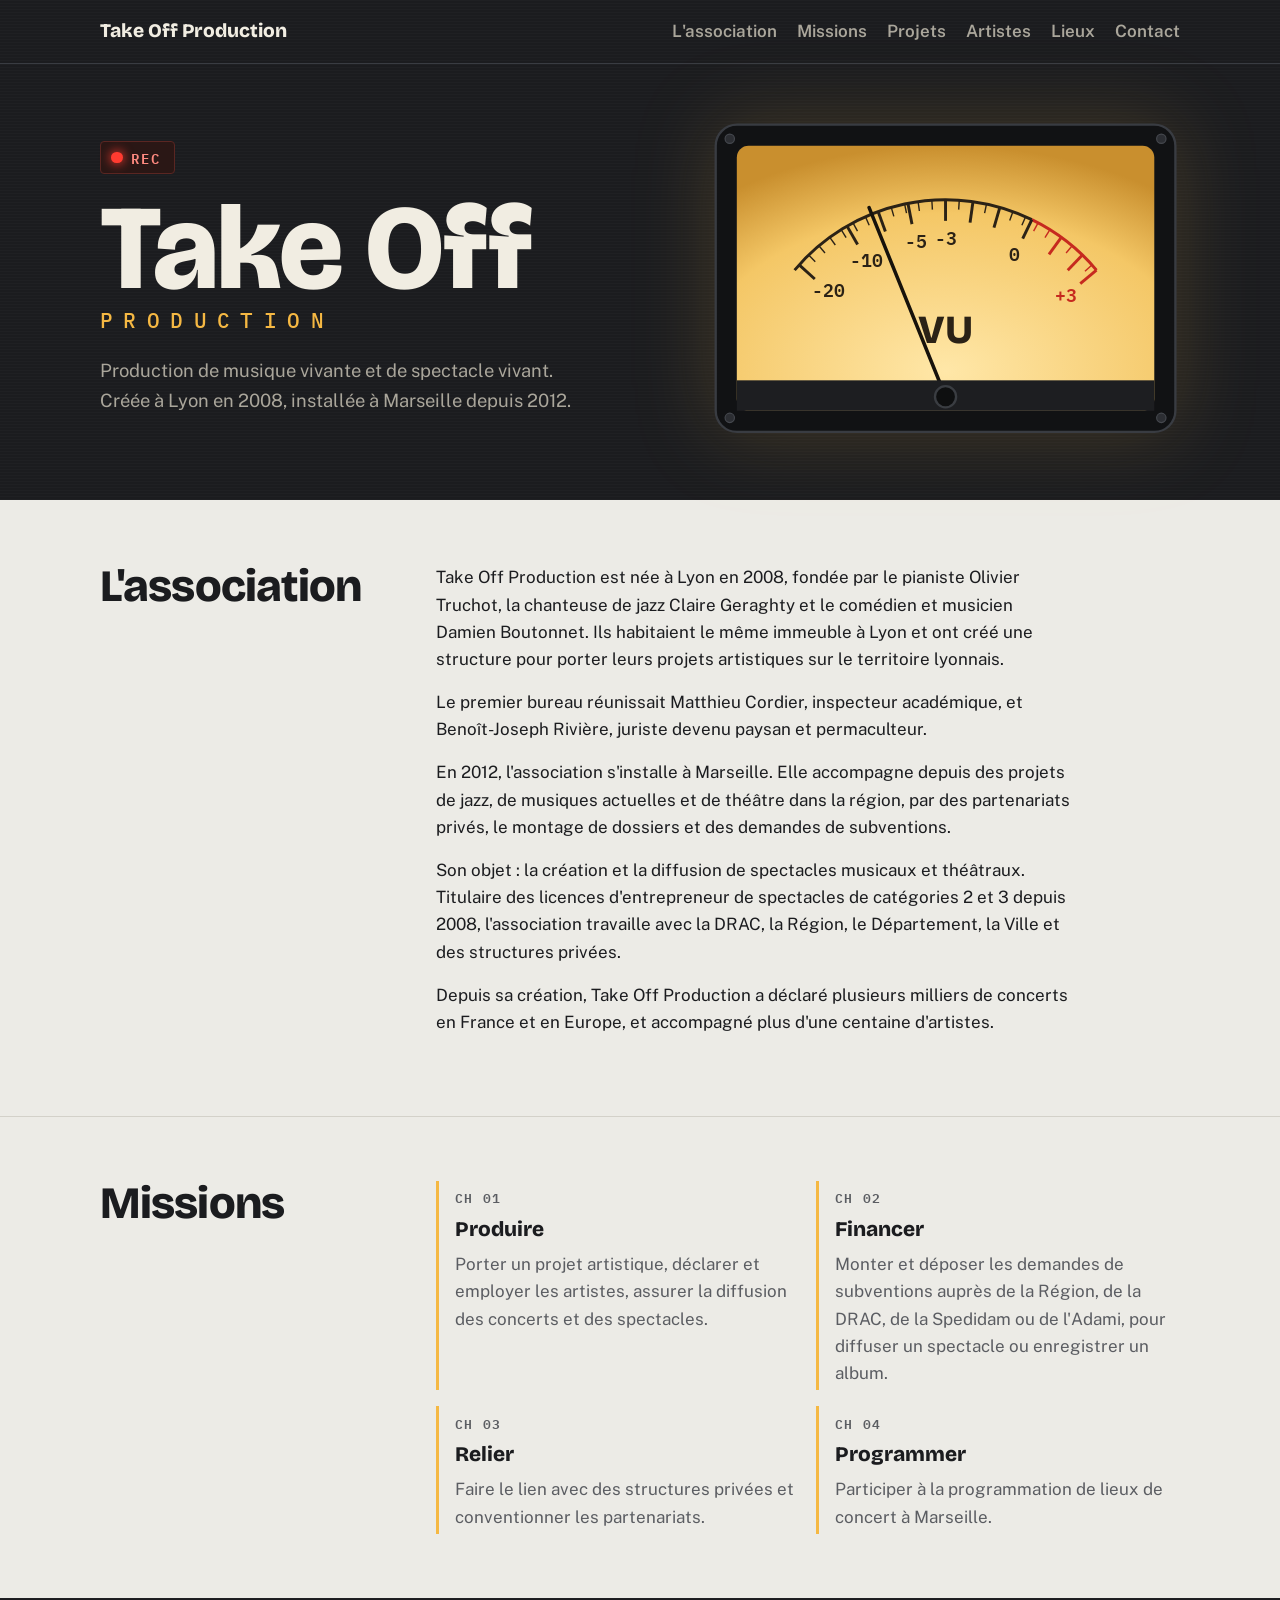
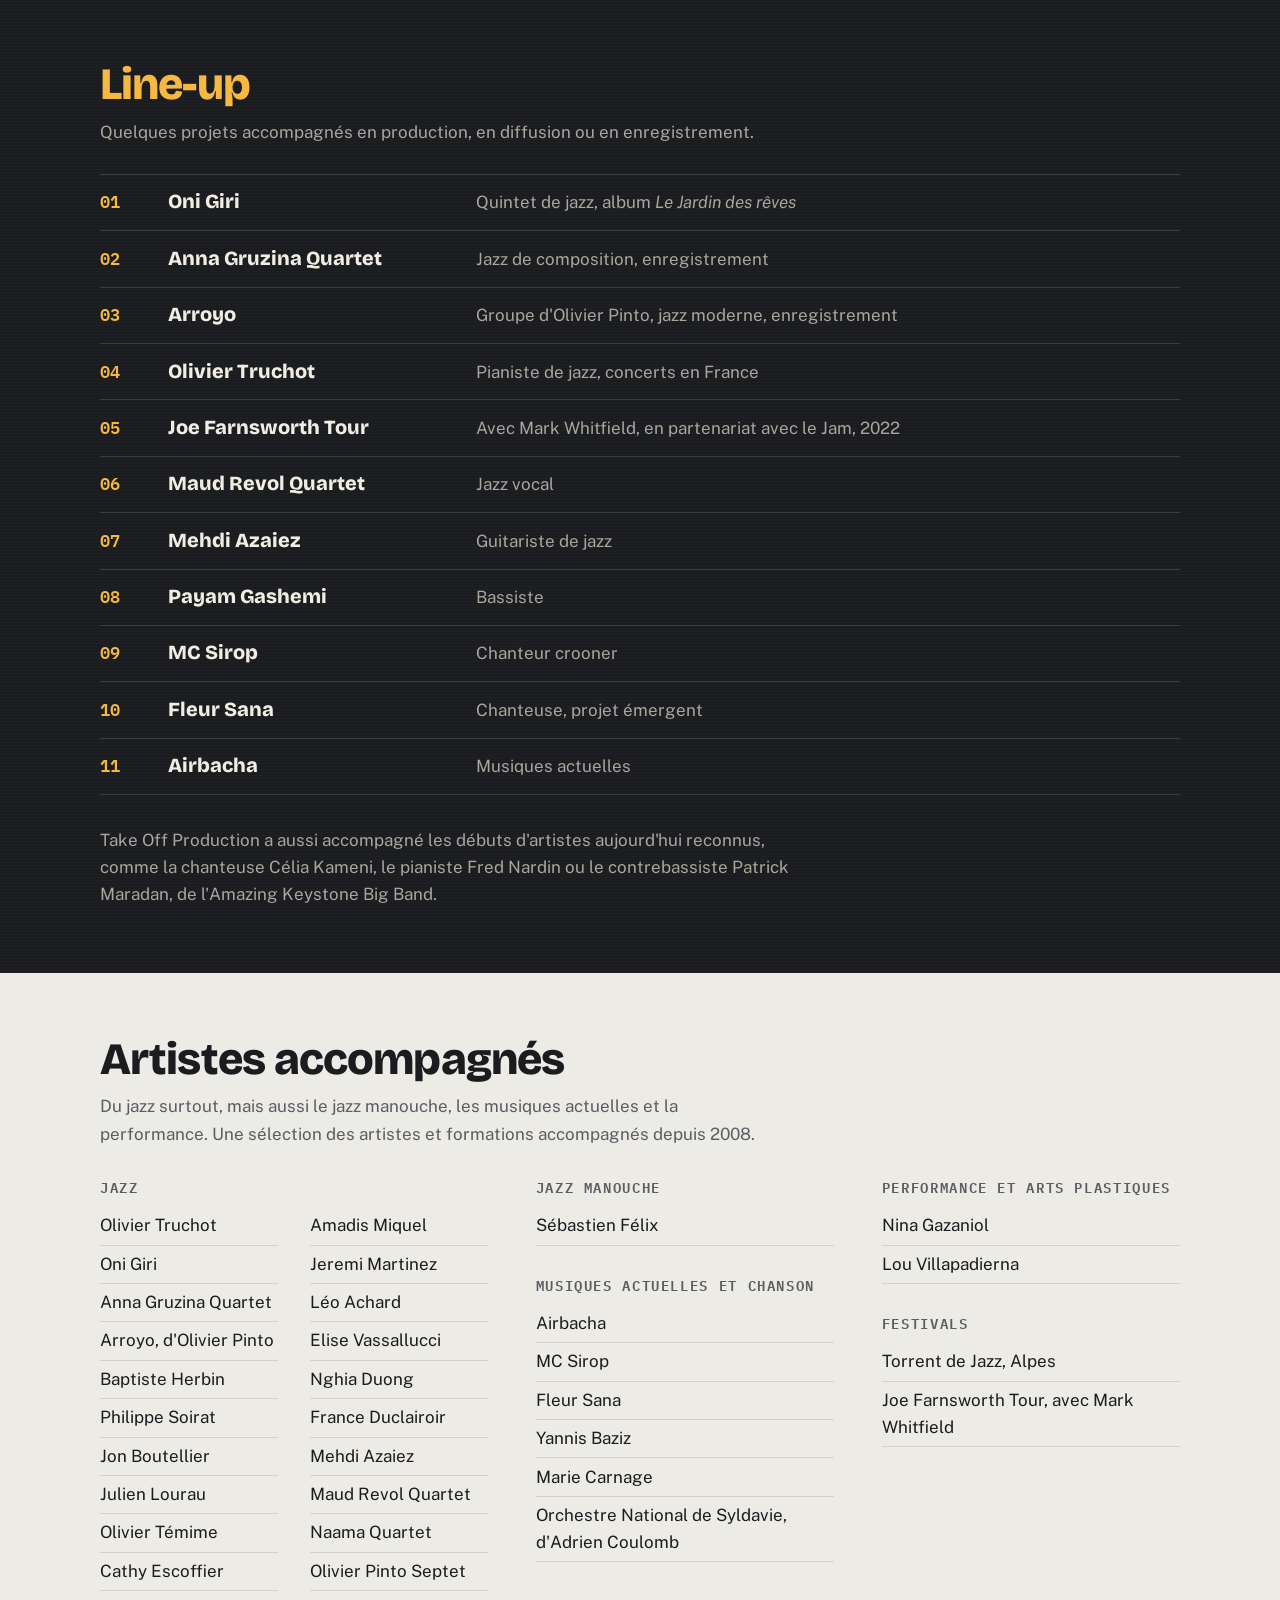
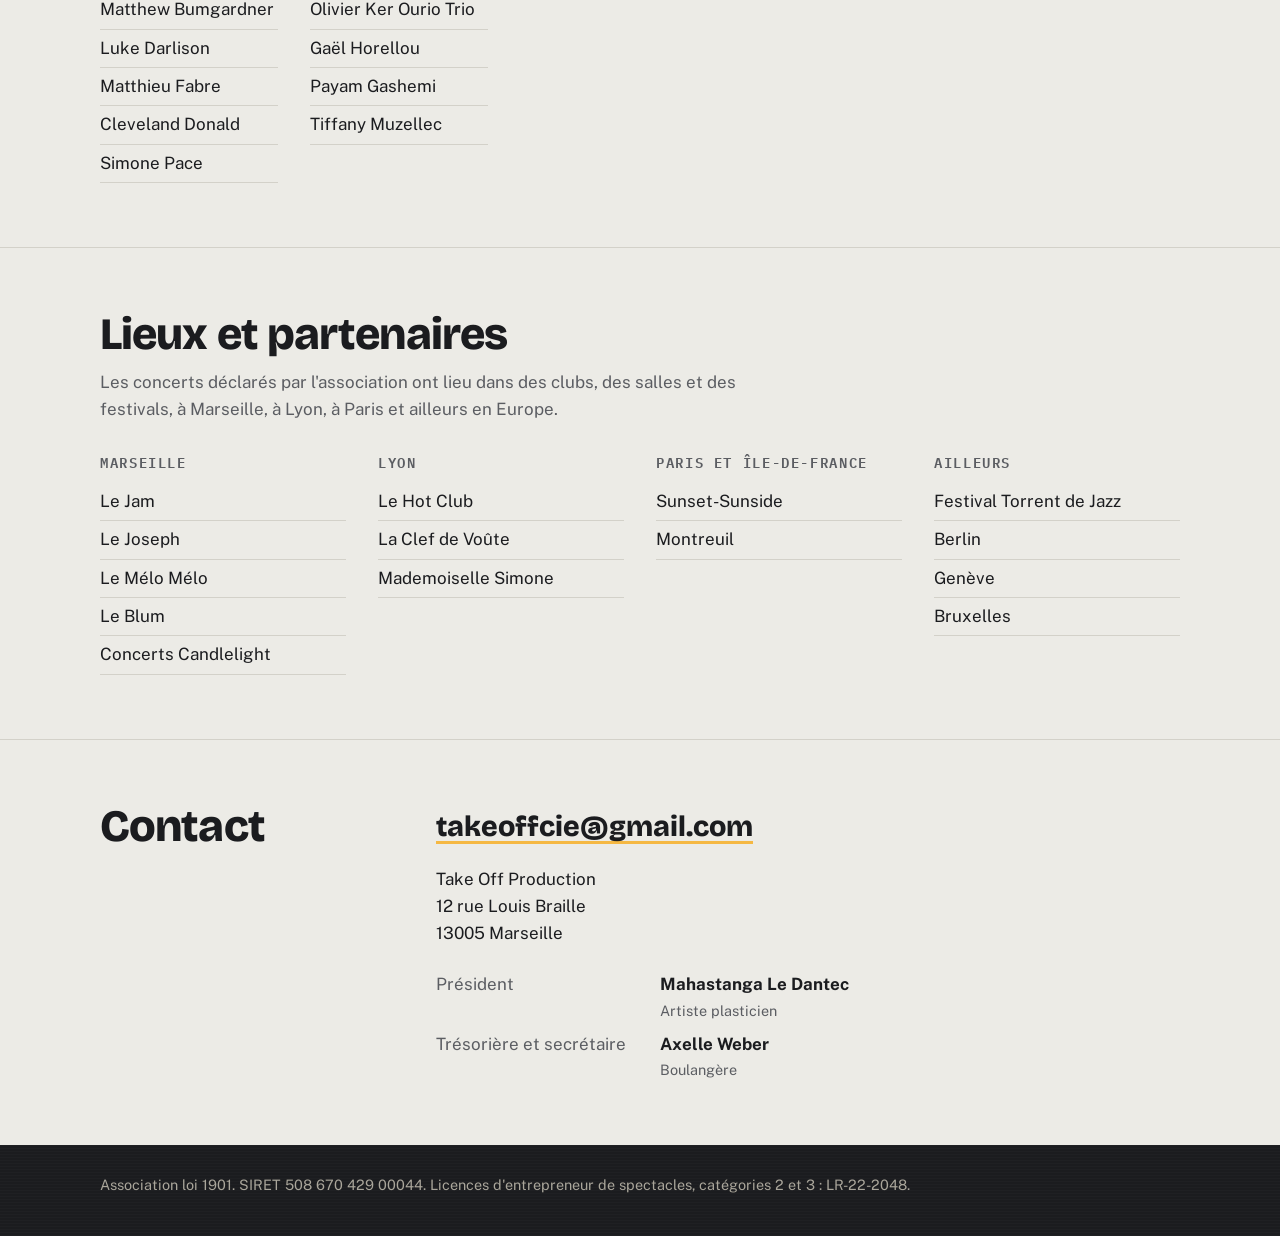
==== index.html @ 61ee7e69 "Ajout France Duclairoir Co-Authored-By: Claude Opus 5.5 <noreply@anthropic.com> Claude-Session: http" ====
<!doctype html>
<html lang="fr">
<head>
<meta charset="utf-8">
<meta name="viewport" content="width=device-width, initial-scale=1">
<title>Take Off Production, production de musique et de spectacle vivant à Marseille</title>
<meta name="description" content="Association de production de musique vivante et de spectacle vivant, créée à Lyon en 2008 et installée à Marseille depuis 2012 : production, demandes de subventions, partenariats, programmation.">
<link rel="preconnect" href="https://fonts.googleapis.com">
<link rel="preconnect" href="https://fonts.gstatic.com" crossorigin>
<link href="https://fonts.googleapis.com/css2?family=Bricolage+Grotesque:opsz,wght@12..96,500;12..96,800&family=IBM+Plex+Mono:wght@500;600&family=Public+Sans:wght@400;600;700;800&display=swap" rel="stylesheet">
<link rel="stylesheet" href="style.css?v=studio1">
</head>
<body>

<header class="top">
  <div class="wrap top-inner">
    <a class="mark" href="#">Take Off Production</a>
    <nav aria-label="Menu principal">
      <a href="#association">L'association</a>
      <a href="#missions">Missions</a>
      <a href="#projets">Projets</a>
      <a href="#artistes">Artistes</a>
      <a href="#lieux">Lieux</a>
      <a href="#contact">Contact</a>
    </nav>
  </div>
</header>

<main>

<section class="hero">
  <div class="wrap hero-grid">
    <div class="hero-text">
      <p class="rec"><span class="rec-dot" aria-hidden="true"></span>Rec</p>
      <h1><span>Take Off</span><span>Production</span></h1>
      <p class="hero-lede">Production de musique vivante et de spectacle vivant. Créée à Lyon en 2008, installée à Marseille depuis 2012.</p>
    </div>
    <figure class="vu" aria-hidden="true">
      <svg viewBox="0 0 400 270">
        <defs>
          <radialGradient id="face" cx="50%" cy="85%" r="85%"><stop offset="0" stop-color="#ffe7a8"/><stop offset=".7" stop-color="#f4c766"/><stop offset="1" stop-color="#c98f2e"/></radialGradient>
        </defs>
        <rect class="vu-case" x="4" y="4" width="392" height="262" rx="18"/>
        <rect x="22" y="22" width="356" height="226" rx="10" fill="url(#face)"/>
        <path class="arc" d="M71.3 128.0 A168 168 0 0 1 273.6 85.0"/>
        <path class="arc red" d="M273.6 85.0 A168 168 0 0 1 328.7 128.0"/>
        <line class="tick" x1="88.5" y1="135.6" x2="75.2" y2="123.6"/><line class="tick" x1="125.0" y1="106.1" x2="116.0" y2="90.5"/><line class="tick" x1="148.7" y1="95.0" x2="142.5" y2="78.1"/><line class="tick" x1="171.4" y1="88.8" x2="167.9" y2="71.1"/><line class="tick" x1="200.0" y1="86.0" x2="200.0" y2="68.0"/><line class="tick" x1="220.9" y1="87.5" x2="223.4" y2="69.6"/><line class="tick" x1="241.3" y1="91.8" x2="246.3" y2="74.5"/><line class="tick" x1="265.8" y1="101.2" x2="273.6" y2="85.0"/><line class="tick red" x1="288.2" y1="114.6" x2="298.7" y2="100.1"/><line class="tick red" x1="304.2" y1="128.1" x2="316.7" y2="115.2"/><line class="tick red" x1="314.9" y1="139.6" x2="328.7" y2="128.0"/><line class="tick fine" x1="81.1" y1="128.9" x2="75.2" y2="123.6"/><line class="tick fine" x1="88.9" y1="120.9" x2="83.3" y2="115.2"/><line class="tick fine" x1="97.2" y1="113.4" x2="92.0" y2="107.3"/><line class="tick fine" x1="106.0" y1="106.6" x2="101.3" y2="100.1"/><line class="tick fine" x1="115.2" y1="100.3" x2="111.0" y2="93.5"/><line class="tick fine" x1="124.9" y1="94.7" x2="121.1" y2="87.7"/><line class="tick fine" x1="134.9" y1="89.8" x2="131.7" y2="82.5"/><line class="tick fine" x1="145.3" y1="85.6" x2="142.5" y2="78.1"/><line class="tick fine" x1="155.9" y1="82.2" x2="153.7" y2="74.5"/><line class="tick fine" x1="166.7" y1="79.5" x2="165.1" y2="71.7"/><line class="tick fine" x1="177.7" y1="77.6" x2="176.6" y2="69.6"/><line class="tick fine" x1="188.8" y1="76.4" x2="188.3" y2="68.4"/><line class="tick fine" x1="200.0" y1="76.0" x2="200.0" y2="68.0"/><line class="tick fine" x1="211.2" y1="76.4" x2="211.7" y2="68.4"/><line class="tick fine" x1="222.3" y1="77.6" x2="223.4" y2="69.6"/><line class="tick fine" x1="233.3" y1="79.5" x2="234.9" y2="71.7"/><line class="tick fine" x1="244.1" y1="82.2" x2="246.3" y2="74.5"/><line class="tick fine" x1="254.7" y1="85.6" x2="257.5" y2="78.1"/><line class="tick fine" x1="265.1" y1="89.8" x2="268.3" y2="82.5"/><line class="tick fine red" x1="275.1" y1="94.7" x2="278.9" y2="87.7"/><line class="tick fine red" x1="284.8" y1="100.3" x2="289.0" y2="93.5"/><line class="tick fine red" x1="294.0" y1="106.6" x2="298.7" y2="100.1"/><line class="tick fine red" x1="302.8" y1="113.4" x2="308.0" y2="107.3"/><line class="tick fine red" x1="311.1" y1="120.9" x2="316.7" y2="115.2"/><line class="tick fine red" x1="318.9" y1="128.9" x2="324.8" y2="123.6"/>
        <text class="lab" x="100.4" y="151.3">-20</text><text class="lab" x="133.0" y="125.0">-10</text><text class="lab" x="174.4" y="109.5">-5</text><text class="lab" x="200.0" y="107.0">-3</text><text class="lab" x="258.7" y="120.6">0</text><text class="lab red" x="302.6" y="154.9">+3</text>
        <text class="vu-label" x="200" y="190">VU</text>
        <line class="needle" x1="200" y1="236" x2="200.0" y2="62.0"/>
        <rect class="vu-foot" x="22" y="222" width="356" height="26"/>
        <circle class="pivot" cx="200" cy="236" r="9"/>
        <circle class="screw" cx="16" cy="16" r="4"/><circle class="screw" cx="384" cy="16" r="4"/><circle class="screw" cx="16" cy="254" r="4"/><circle class="screw" cx="384" cy="254" r="4"/>
      </svg>
    </figure>
  </div>
</section>

<section id="association" class="block">
  <div class="wrap two-col">
    <h2>L'association</h2>
    <div class="prose">
      <p>Take Off Production est née à Lyon en 2008, fondée par le pianiste Olivier Truchot, la chanteuse de jazz Claire Geraghty et le comédien et musicien Damien Boutonnet. Ils habitaient le même immeuble à Lyon et ont créé une structure pour porter leurs projets artistiques sur le territoire lyonnais.</p>
      <p>Le premier bureau réunissait Matthieu Cordier, inspecteur académique, et Benoît-Joseph Rivière, juriste devenu paysan et permaculteur.</p>
      <p>En 2012, l'association s'installe à Marseille. Elle accompagne depuis des projets de jazz, de musiques actuelles et de théâtre dans la région, par des partenariats privés, le montage de dossiers et des demandes de subventions.</p>
      <p>Son objet : la création et la diffusion de spectacles musicaux et théâtraux. Titulaire des licences d'entrepreneur de spectacles de catégories 2 et 3 depuis 2008, l'association travaille avec la DRAC, la Région, le Département, la Ville et des structures privées.</p>
      <p>Depuis sa création, Take Off Production a déclaré plusieurs milliers de concerts en France et en Europe, et accompagné plus d'une centaine d'artistes.</p>
    </div>
  </div>
</section>

<section id="missions" class="block">
  <div class="wrap two-col">
    <h2>Missions</h2>
    <ul class="missions">
      <li>
        <span class="ch">CH 01</span>
        <h3>Produire</h3>
        <p>Porter un projet artistique, déclarer et employer les artistes, assurer la diffusion des concerts et des spectacles.</p>
      </li>
      <li>
        <span class="ch">CH 02</span>
        <h3>Financer</h3>
        <p>Monter et déposer les demandes de subventions auprès de la Région, de la DRAC, de la Spedidam ou de l'Adami, pour diffuser un spectacle ou enregistrer un album.</p>
      </li>
      <li>
        <span class="ch">CH 03</span>
        <h3>Relier</h3>
        <p>Faire le lien avec des structures privées et conventionner les partenariats.</p>
      </li>
      <li>
        <span class="ch">CH 04</span>
        <h3>Programmer</h3>
        <p>Participer à la programmation de lieux de concert à Marseille.</p>
      </li>
    </ul>
  </div>
</section>

<section id="projets" class="block board-block">
  <div class="wrap">
    <h2>Line-up</h2>
    <p class="section-intro">Quelques projets accompagnés en production, en diffusion ou en enregistrement.</p>
    <ol class="lineup">
      <li><strong>Oni Giri</strong><span>Quintet de jazz, album <i>Le Jardin des rêves</i></span></li>
      <li><strong>Anna Gruzina Quartet</strong><span>Jazz de composition, enregistrement</span></li>
      <li><strong>Arroyo</strong><span>Groupe d'Olivier Pinto, jazz moderne, enregistrement</span></li>
      <li><strong>Olivier Truchot</strong><span>Pianiste de jazz, concerts en France</span></li>
      <li><strong>Joe Farnsworth Tour</strong><span>Avec Mark Whitfield, en partenariat avec le Jam, 2022</span></li>
      <li><strong>Maud Revol Quartet</strong><span>Jazz vocal</span></li>
      <li><strong>Mehdi Azaiez</strong><span>Guitariste de jazz</span></li>
      <li><strong>Payam Gashemi</strong><span>Bassiste</span></li>
      <li><strong>MC Sirop</strong><span>Chanteur crooner</span></li>
      <li><strong>Fleur Sana</strong><span>Chanteuse, projet émergent</span></li>
      <li><strong>Airbacha</strong><span>Musiques actuelles</span></li>
    </ol>
    <p class="board-note">Take Off Production a aussi accompagné les débuts d'artistes aujourd'hui reconnus, comme la chanteuse Célia Kameni, le pianiste Fred Nardin ou le contrebassiste Patrick Maradan, de l'Amazing Keystone Big Band.</p>
  </div>
</section>

<section id="artistes" class="block">
  <div class="wrap">
    <h2>Artistes accompagnés</h2>
    <p class="section-intro">Du jazz surtout, mais aussi le jazz manouche, les musiques actuelles et la performance. Une sélection des artistes et formations accompagnés depuis 2008.</p>
    <div class="roster">
      <div>
        <h3>Jazz</h3>
        <ul>
          <li>Olivier Truchot</li>
          <li>Oni Giri</li>
          <li>Anna Gruzina Quartet</li>
          <li>Arroyo, d'Olivier Pinto</li>
          <li>Baptiste Herbin</li>
          <li>Philippe Soirat</li>
          <li>Jon Boutellier</li>
          <li>Julien Lourau</li>
          <li>Olivier Témime</li>
          <li>Cathy Escoffier</li>
          <li>Matthew Bumgardner</li>
          <li>Luke Darlison</li>
          <li>Matthieu Fabre</li>
          <li>Cleveland Donald</li>
          <li>Simone Pace</li>
          <li>Amadis Miquel</li>
          <li>Jeremi Martinez</li>
          <li>Léo Achard</li>
          <li>Elise Vassallucci</li>
          <li>Nghia Duong</li>
          <li>France Duclairoir</li>
          <li>Mehdi Azaiez</li>
          <li>Maud Revol Quartet</li>
          <li>Naama Quartet</li>
          <li>Olivier Pinto Septet</li>
          <li>Olivier Ker Ourio Trio</li>
          <li>Gaël Horellou</li>
          <li>Payam Gashemi</li>
          <li>Tiffany Muzellec</li>
        </ul>
      </div>
      <div>
        <h3>Jazz manouche</h3>
        <ul>
          <li>Sébastien Félix</li>
        </ul>
        <h3>Musiques actuelles et chanson</h3>
        <ul>
          <li>Airbacha</li>
          <li>MC Sirop</li>
          <li>Fleur Sana</li>
          <li>Yannis Baziz</li>
          <li>Marie Carnage</li>
          <li>Orchestre National de Syldavie, d'Adrien Coulomb</li>
        </ul>
      </div>
      <div>
        <h3>Performance et arts plastiques</h3>
        <ul>
          <li>Nina Gazaniol</li>
          <li>Lou Villapadierna</li>
        </ul>
        <h3>Festivals</h3>
        <ul>
          <li>Torrent de Jazz, Alpes</li>
          <li>Joe Farnsworth Tour, avec Mark Whitfield</li>
        </ul>
      </div>
    </div>
  </div>
</section>

<section id="lieux" class="block">
  <div class="wrap">
    <h2>Lieux et partenaires</h2>
    <p class="section-intro">Les concerts déclarés par l'association ont lieu dans des clubs, des salles et des festivals, à Marseille, à Lyon, à Paris et ailleurs en Europe.</p>
    <div class="cities">
      <div>
        <h3>Marseille</h3>
        <ul><li>Le Jam</li><li>Le Joseph</li><li>Le Mélo Mélo</li><li>Le Blum</li><li>Concerts Candlelight</li></ul>
      </div>
      <div>
        <h3>Lyon</h3>
        <ul><li>Le Hot Club</li><li>La Clef de Voûte</li><li>Mademoiselle Simone</li></ul>
      </div>
      <div>
        <h3>Paris et Île-de-France</h3>
        <ul><li>Sunset-Sunside</li><li>Montreuil</li></ul>
      </div>
      <div>
        <h3>Ailleurs</h3>
        <ul><li>Festival Torrent de Jazz</li><li>Berlin</li><li>Genève</li><li>Bruxelles</li></ul>
      </div>
    </div>
  </div>
</section>

<section id="contact" class="block">
  <div class="wrap two-col">
    <h2>Contact</h2>
    <div class="contact">
      <p class="contact-mail"><a href="mailto:takeoffcie@gmail.com">takeoffcie@gmail.com</a></p>
      <p>Take Off Production<br>12 rue Louis Braille<br>13005 Marseille</p>
      <dl class="bureau">
        <div><dt>Président</dt><dd>Mahastanga Le Dantec<small>Artiste plasticien</small></dd></div>
        <div><dt>Trésorière et secrétaire</dt><dd>Axelle Weber<small>Boulangère</small></dd></div>
      </dl>
    </div>
  </div>
</section>

</main>

<footer class="foot">
  <div class="wrap">
    <p>Association loi 1901. SIRET 508 670 429 00044. Licences d'entrepreneur de spectacles, catégories 2 et 3 : LR-22-2048.</p>
  </div>
</footer>

</body>
</html>
---- style.css ----
:root {
  --console: #1b1c1f;
  --panel: #25272b;
  --panel-line: #393c42;
  --paper: #ecebe6;
  --ink: #1b1c1f;
  --soft: #5b5d62;
  --line: #d3d1c9;
  --amber: #f5b843;
  --rec: #ff3b30;
  --cream: #f1ede2;
  --cream-soft: #aaa69b;
  --display: "Bricolage Grotesque", "Arial Narrow", sans-serif;
  --mono: "IBM Plex Mono", ui-monospace, monospace;
}
@media (prefers-color-scheme: dark) {
  :root:not([data-theme="light"]) {
    --paper: #141517;
    --ink: #ebe8df;
    --soft: #a3a097;
    --line: #2e3034;
  }
}
:root[data-theme="dark"] { --paper: #141517; --ink: #ebe8df; --soft: #a3a097; --line: #2e3034; }
* { box-sizing: border-box; }
html { -webkit-text-size-adjust: 100%; scroll-behavior: smooth; }
@media (prefers-reduced-motion: reduce) { html { scroll-behavior: auto; } }
body {
  margin: 0;
  background: var(--paper);
  color: var(--ink);
  font-family: "Public Sans", system-ui, sans-serif;
  font-size: 1.0625rem;
  line-height: 1.6;
}
a { color: inherit; text-underline-offset: 0.18em; }
a:focus-visible { outline: 3px solid var(--amber); outline-offset: 3px; border-radius: 3px; }
.wrap { max-width: 70rem; margin: 0 auto; padding: 0 1.25rem; }

/* La console : en-tête et ouverture */
.top, .hero, .board-block, .foot {
  background-color: var(--console);
  background-image: repeating-linear-gradient(180deg, rgba(255,255,255,0.018) 0 1px, transparent 1px 3px);
  color: var(--cream);
}
.top { border-bottom: 1px solid var(--panel-line); }
.top-inner { display: flex; flex-wrap: wrap; align-items: baseline; justify-content: space-between; gap: 0.5rem 1.5rem; padding-top: 1rem; padding-bottom: 1rem; }
.mark { font-family: var(--display); font-weight: 800; font-size: 1.2rem; text-decoration: none; }
.top nav { display: flex; flex-wrap: wrap; gap: 0.25rem 1.25rem; }
.top nav a { text-decoration: none; color: var(--cream-soft); font-weight: 600; }
.top nav a:hover { color: var(--amber); }

.hero { padding: 3.5rem 0 4rem; }
.hero-grid { display: grid; gap: 2.5rem 3rem; align-items: center; }
@media (min-width: 54rem) { .hero-grid { grid-template-columns: minmax(0, 1.2fr) minmax(0, 1fr); } }
.rec {
  display: inline-flex; align-items: center; gap: 0.55rem;
  margin: 0 0 1.25rem; padding: 0.3rem 0.8rem 0.3rem 0.65rem;
  border: 1px solid #5a2622; border-radius: 4px; background: #2a1715;
  font-family: var(--mono); font-weight: 600; font-size: 0.85rem; text-transform: uppercase; letter-spacing: 0.14em; color: #ff8a80;
}
.rec-dot { width: 0.7rem; height: 0.7rem; border-radius: 50%; background: var(--rec); box-shadow: 0 0 10px 2px rgba(255,59,48,0.65); }
@media (prefers-reduced-motion: no-preference) { .rec-dot { animation: blink 1.6s steps(1, end) infinite; } }
@keyframes blink { 50% { opacity: 0.25; box-shadow: none; } }
.hero h1 { margin: 0; font-family: var(--display); font-weight: 800; line-height: 0.9; letter-spacing: -0.03em; }
.hero h1 span:first-child { display: block; font-size: clamp(3.4rem, 11vw, 7.5rem); }
.hero h1 span + span {
  display: block; margin-top: 0.6rem;
  font-family: var(--mono); font-weight: 500; font-size: clamp(0.95rem, 2.4vw, 1.3rem);
  letter-spacing: 0.5em; text-transform: uppercase; color: var(--amber);
}
.hero-lede { margin: 1.6rem 0 0; max-width: 31rem; font-size: 1.15rem; color: var(--cream-soft); }

.vu { margin: 0; max-width: 30rem; width: 100%; justify-self: center; filter: drop-shadow(0 0 40px rgba(245,184,67,0.18)); }
.vu svg { display: block; width: 100%; height: auto; }
.vu-case { fill: #111214; stroke: var(--panel-line); stroke-width: 2; }
.vu .arc { fill: none; stroke: #2b2216; stroke-width: 2.5; }
.vu .arc.red, .vu .tick.red { stroke: #c62a1f; }
.vu .tick { stroke: #2b2216; stroke-width: 2.5; }
.vu .tick.fine { stroke-width: 1.2; }
.vu .lab { font-family: var(--mono); font-size: 15px; font-weight: 600; fill: #2b2216; text-anchor: middle; }
.vu .lab.red { fill: #c62a1f; }
.vu-label { font-family: var(--display); font-weight: 800; font-size: 34px; fill: #2b2216; text-anchor: middle; }
.vu .needle { stroke: #17120b; stroke-width: 3; stroke-linecap: round; transform-box: view-box; transform-origin: 200px 236px; transform: rotate(-22deg); }
.vu-foot { fill: #1d1e21; }
.vu .pivot { fill: #0e0f10; stroke: #3a3d42; stroke-width: 2; }
.vu .screw { fill: #2c2e33; stroke: #45484e; }
@media (prefers-reduced-motion: no-preference) { .vu .needle { animation: needle 3.2s ease-in-out infinite; } }
@keyframes needle {
  0% { transform: rotate(-30deg); } 12% { transform: rotate(-4deg); } 20% { transform: rotate(-16deg); }
  34% { transform: rotate(8deg); } 42% { transform: rotate(-6deg); } 55% { transform: rotate(18deg); }
  63% { transform: rotate(2deg); } 76% { transform: rotate(-12deg); } 88% { transform: rotate(4deg); } 100% { transform: rotate(-30deg); }
}

/* Blocs clairs */
.block { padding: 4rem 0; }
.block + .block { border-top: 1px solid var(--line); }
.two-col { display: grid; gap: 1rem 3rem; }
@media (min-width: 52rem) { .two-col { grid-template-columns: 18rem minmax(0, 1fr); } }
h2 { margin: 0 0 1.25rem; font-family: var(--display); font-weight: 800; font-size: clamp(2rem, 5vw, 2.8rem); line-height: 1; letter-spacing: -0.02em; }
.prose { max-width: 40rem; }
.prose p { margin: 0 0 1rem; }

/* Missions : tranches de console */
.missions { list-style: none; margin: 0; padding: 0; display: grid; gap: 1rem; }
@media (min-width: 40rem) { .missions { grid-template-columns: 1fr 1fr; } }
.missions li { border-left: 3px solid var(--amber); padding: 0.2rem 0 0.2rem 1rem; }
.ch { font-family: var(--mono); font-weight: 600; font-size: 0.8rem; letter-spacing: 0.1em; color: var(--soft); }
.missions h3 { margin: 0.1rem 0 0.3rem; font-family: var(--display); font-weight: 800; font-size: 1.3rem; }
.missions p { margin: 0; color: var(--soft); }

/* Line-up : feuille de pistes */
.block.board-block, .board-block + .block { border-top: 0; }
.board-block h2 { color: var(--amber); }
.board-block .section-intro { color: var(--cream-soft); }
.lineup { list-style: none; margin: 0; padding: 0; counter-reset: track; border-top: 1px solid var(--panel-line); }
.lineup li {
  counter-increment: track;
  display: grid; grid-template-columns: 2.6rem minmax(0, 1fr); gap: 0.1rem 1.25rem; align-items: baseline;
  padding: 0.85rem 0; border-bottom: 1px solid var(--panel-line);
}
@media (min-width: 44rem) { .lineup li { grid-template-columns: 3rem 18rem minmax(0, 1fr); } }
.lineup li::before { content: counter(track, decimal-leading-zero); font-family: var(--mono); font-weight: 600; color: var(--amber); grid-row: span 2; }
@media (min-width: 44rem) { .lineup li::before { grid-row: auto; } }
.lineup strong { font-family: var(--display); font-weight: 800; font-size: 1.25rem; line-height: 1.2; }
.lineup span { color: var(--cream-soft); }
@media (max-width: 43.99rem) { .lineup span { grid-column: 2; } }
.lineup li:hover strong { color: var(--amber); }
.board-note { max-width: 44rem; margin: 2rem 0 0; color: var(--cream-soft); }

/* Contact */
.contact p { margin: 0 0 1rem; }
.contact-mail { font-family: var(--display); font-size: clamp(1.3rem, 3.4vw, 1.8rem); font-weight: 800; overflow-wrap: anywhere; }
.contact-mail a { color: inherit; text-decoration-color: var(--amber); text-decoration-thickness: 3px; }
.bureau { margin: 1.5rem 0 0; display: grid; gap: 0.6rem; }
.bureau div { display: grid; grid-template-columns: 13rem 1fr; gap: 1rem; }
@media (max-width: 30rem) { .bureau div { grid-template-columns: 1fr; gap: 0; } }
.bureau dt { color: var(--soft); }
.bureau dd { margin: 0; font-weight: 700; }
.bureau dd small { display: block; font-weight: 400; color: var(--soft); font-size: 0.9rem; }

.foot { padding: 1.75rem 0 2.5rem; font-size: 0.9rem; color: var(--cream-soft); }
.foot p { margin: 0; }

.section-intro { max-width: 42rem; margin: -0.5rem 0 1.75rem; color: var(--soft); }
.roster { display: grid; gap: 1.5rem 3rem; }
@media (min-width: 52rem) { .roster { grid-template-columns: 1.3fr 1fr 1fr; } }
.roster h3, .cities h3 { margin: 0 0 0.6rem; font-family: var(--mono); font-weight: 600; font-size: 0.85rem; text-transform: uppercase; letter-spacing: 0.12em; color: var(--soft); }
.roster ul + h3 { margin-top: 1.75rem; }
.roster ul, .cities ul { list-style: none; margin: 0; padding: 0; }
.roster li, .cities li { padding: 0.32rem 0; border-bottom: 1px solid var(--line); }
@media (min-width: 52rem) { .roster > div:first-child ul { column-count: 2; column-gap: 2rem; } .roster > div:first-child li { break-inside: avoid; } }
.cities { display: grid; gap: 1.5rem 2rem; }
@media (min-width: 60rem) { .cities { grid-template-columns: repeat(4, 1fr); } }
@media (min-width: 40rem) and (max-width: 59.99rem) { .cities { grid-template-columns: repeat(2, 1fr); } }
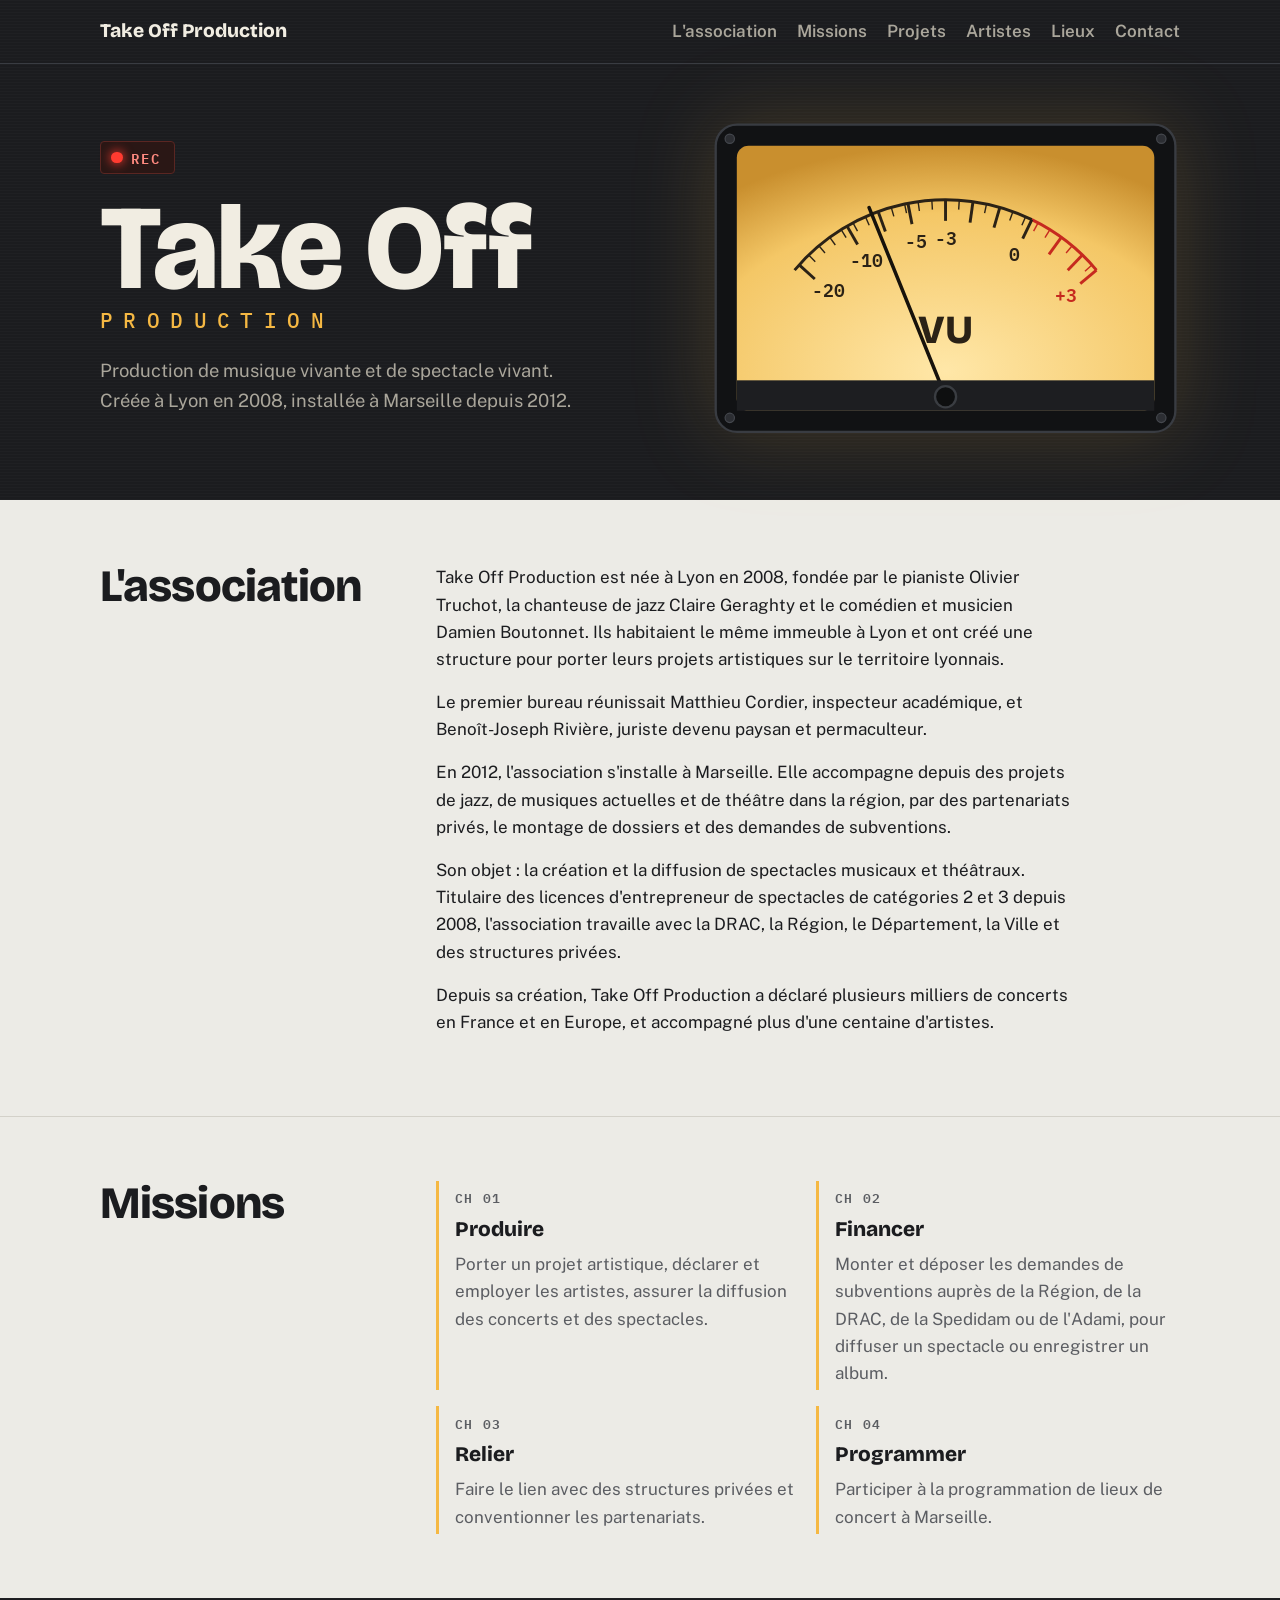
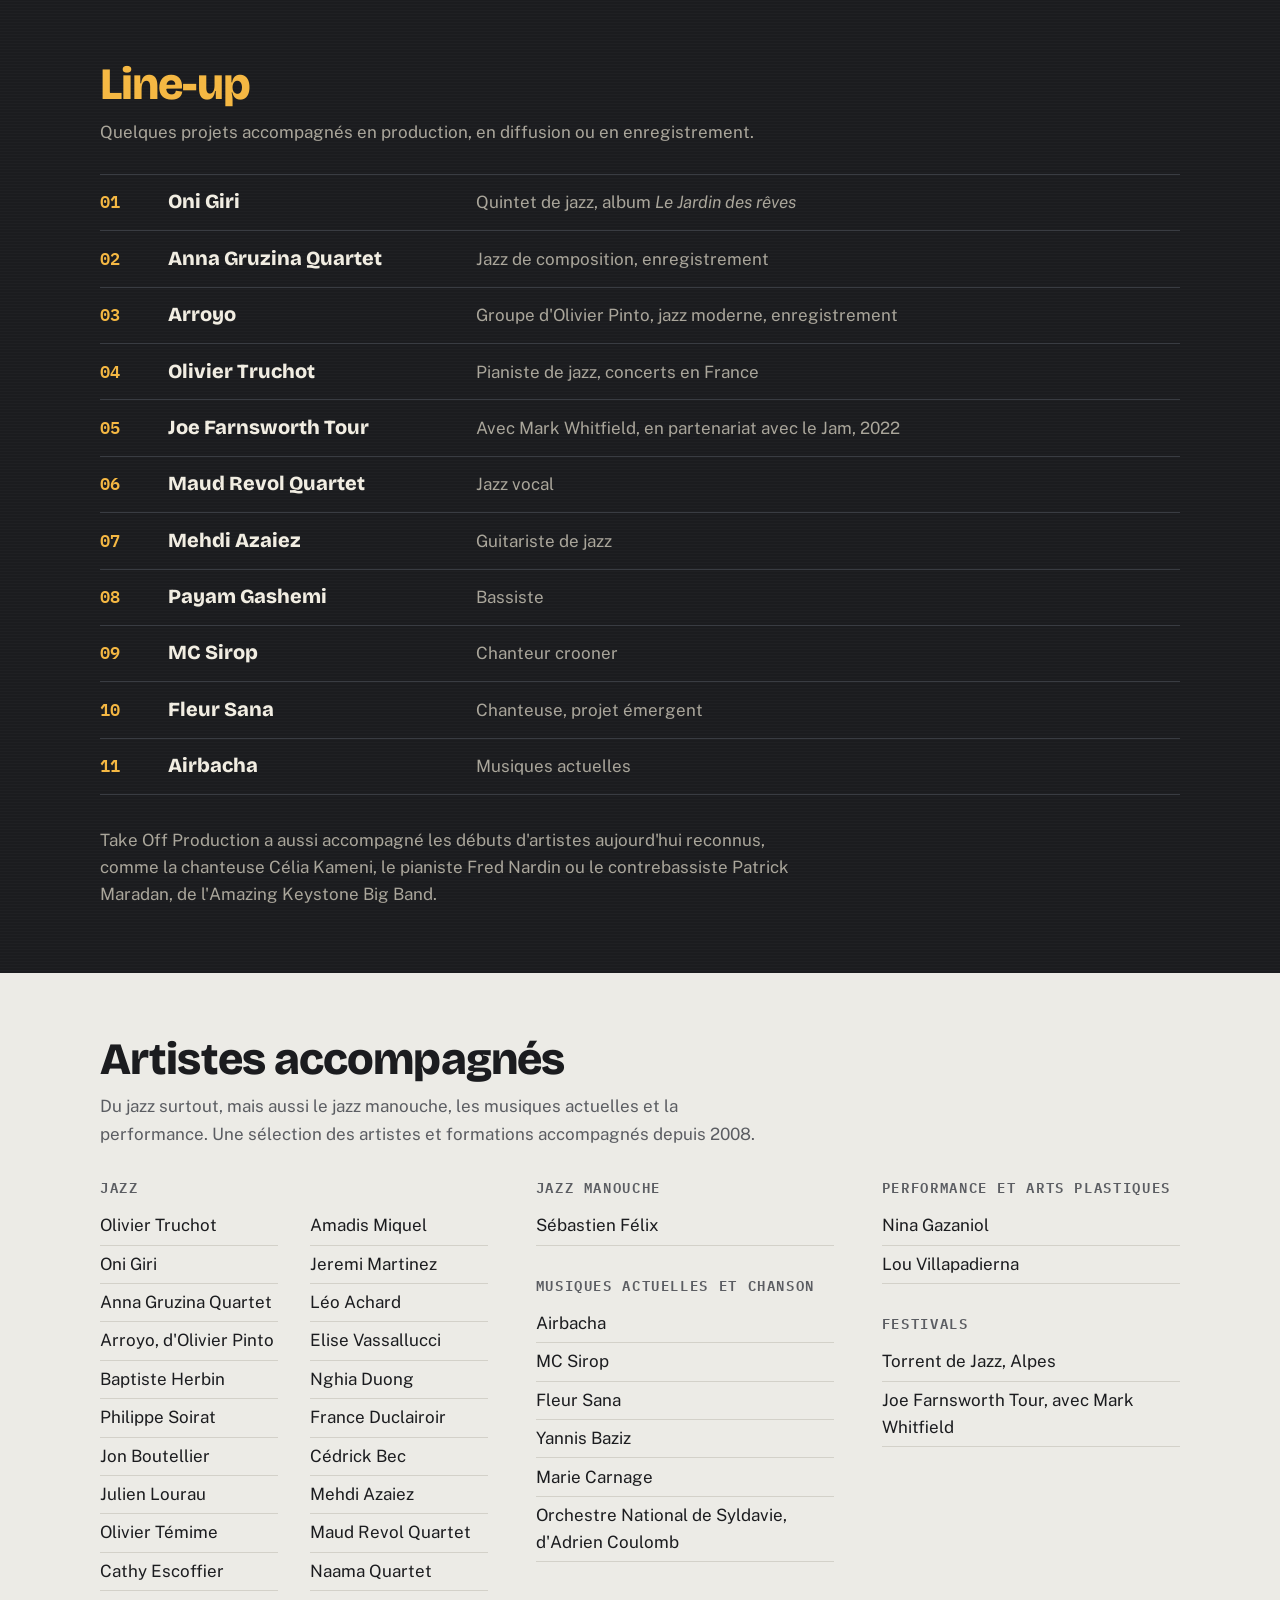
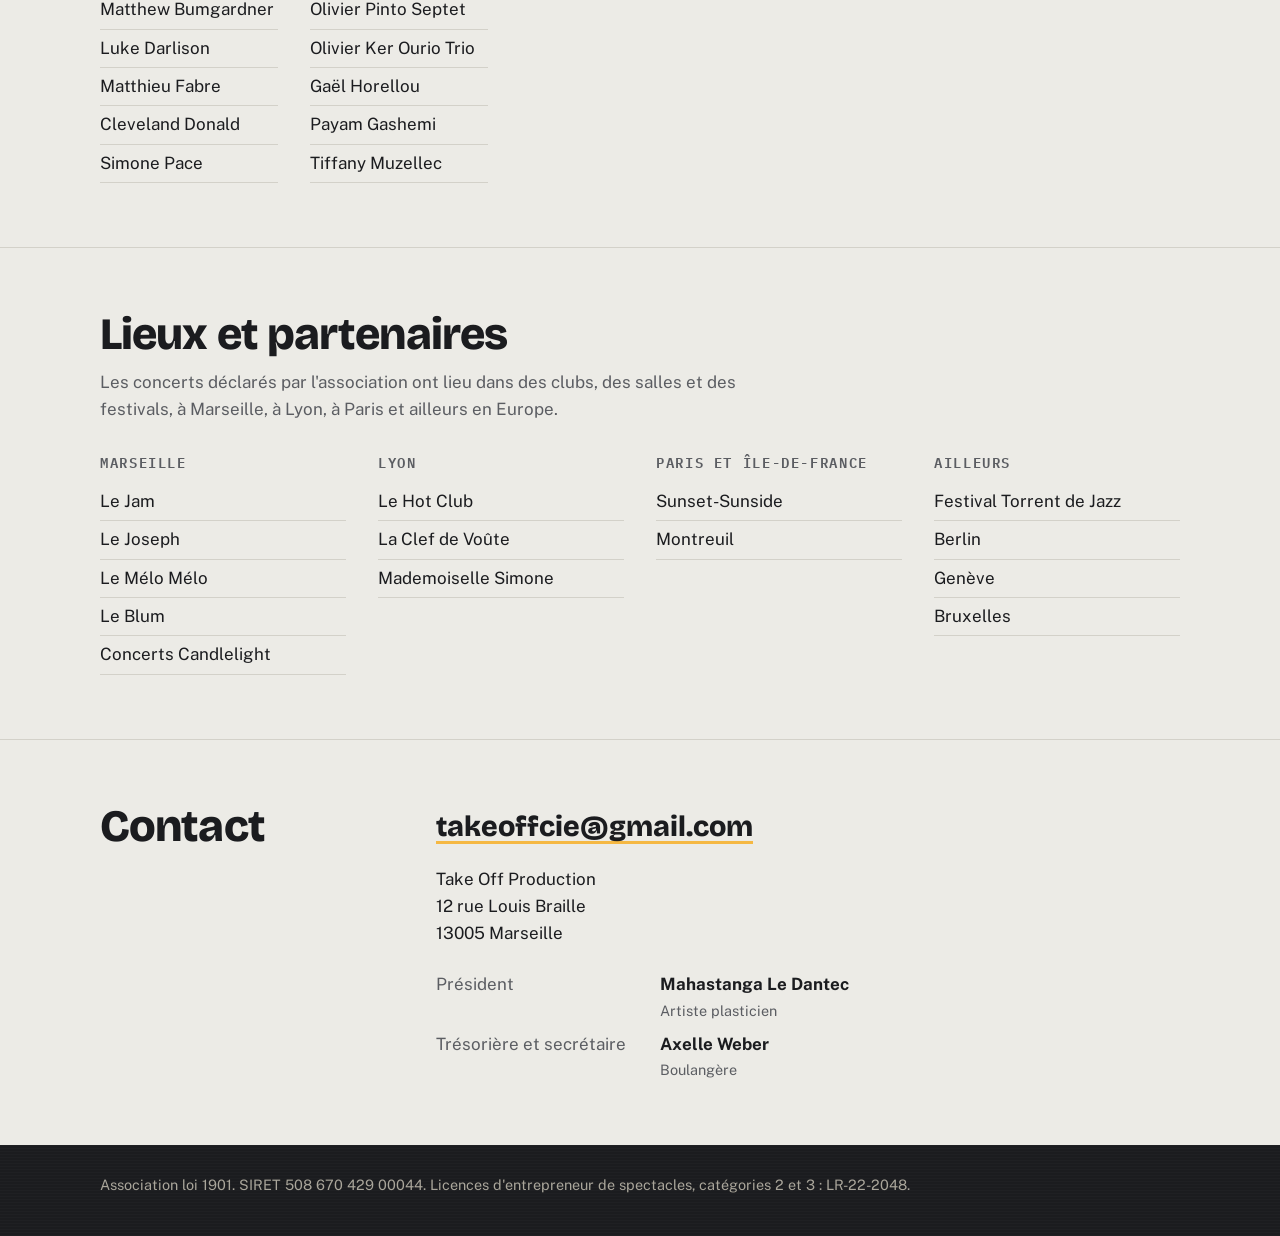
==== commit f52cc4b8: "Ajout Cédrick Bec Co-Authored-By: Claude Opus 5.5 <noreply@anthropic.com> Claude-Session: https://cl" ====
--- a/index.html
+++ b/index.html
@@ -147,6 +147,7 @@
           <li>Elise Vassallucci</li>
           <li>Nghia Duong</li>
           <li>France Duclairoir</li>
+          <li>Cédrick Bec</li>
           <li>Mehdi Azaiez</li>
           <li>Maud Revol Quartet</li>
           <li>Naama Quartet</li>
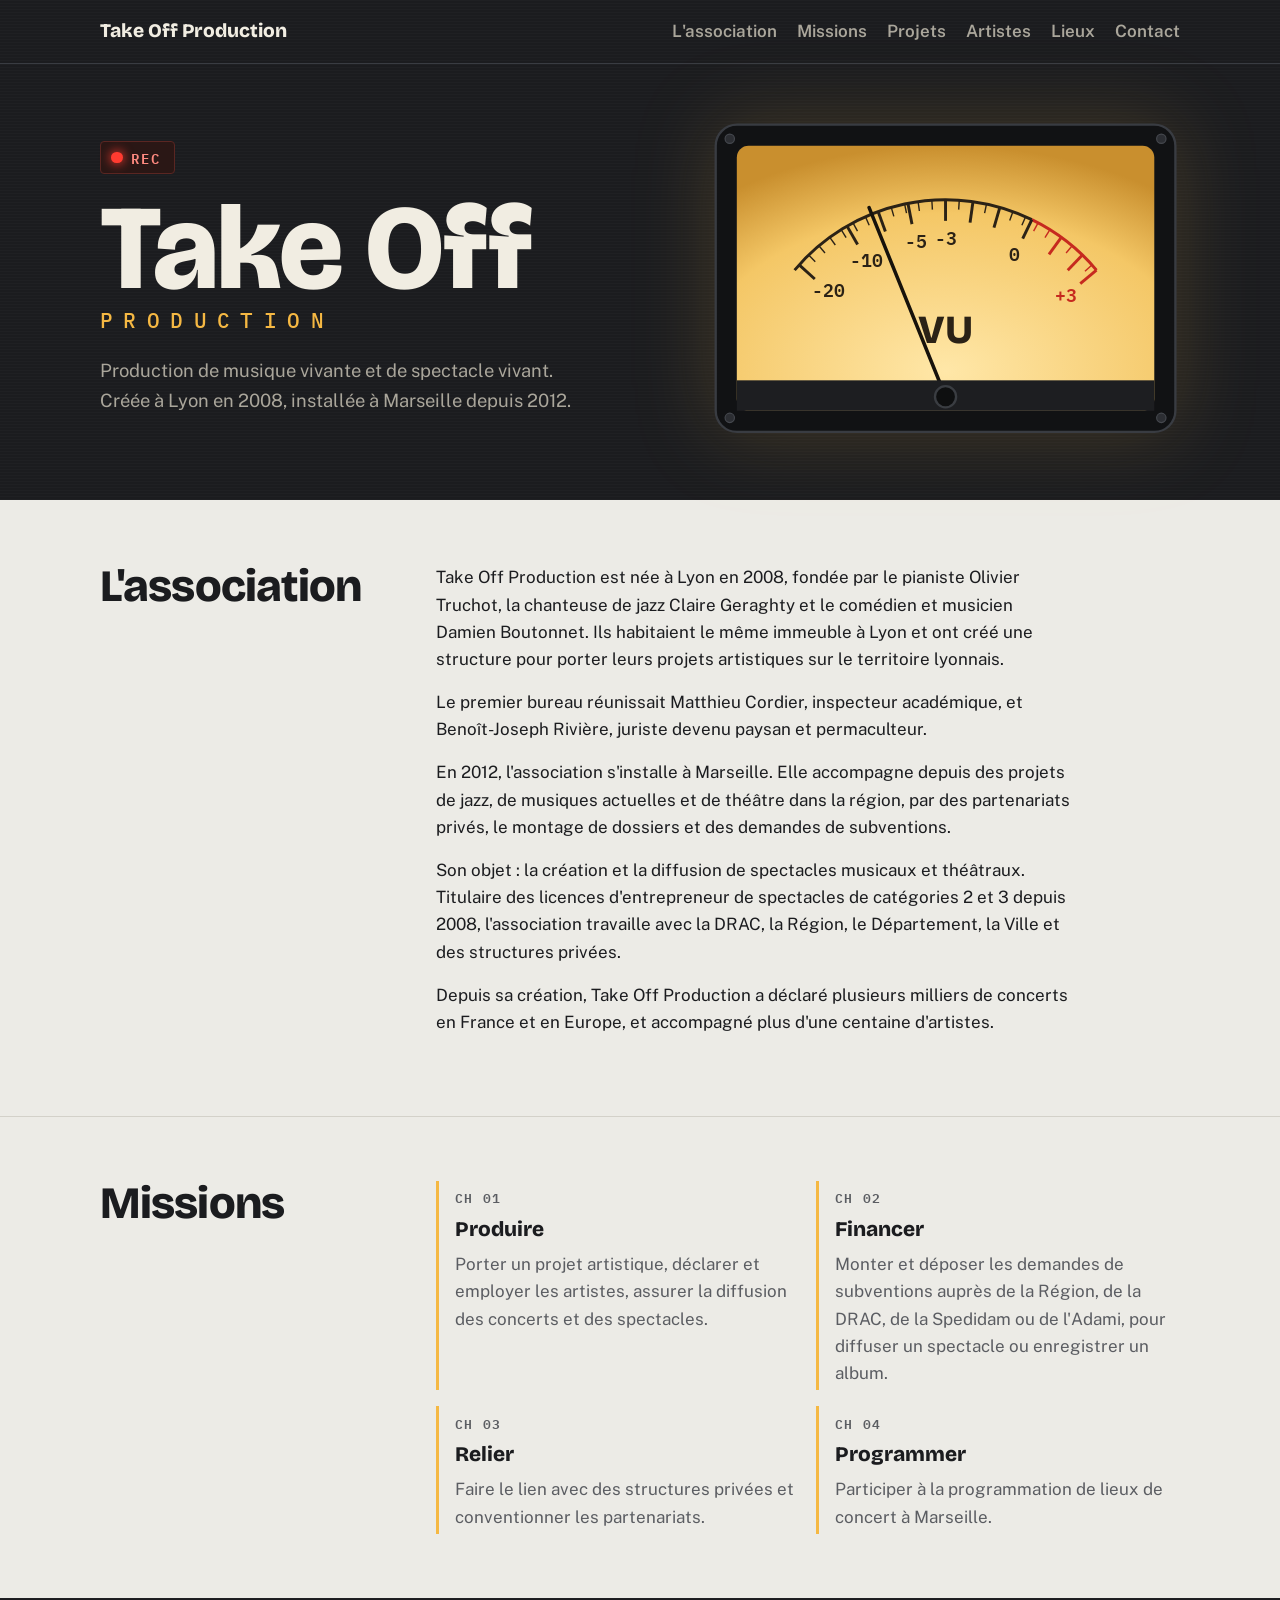
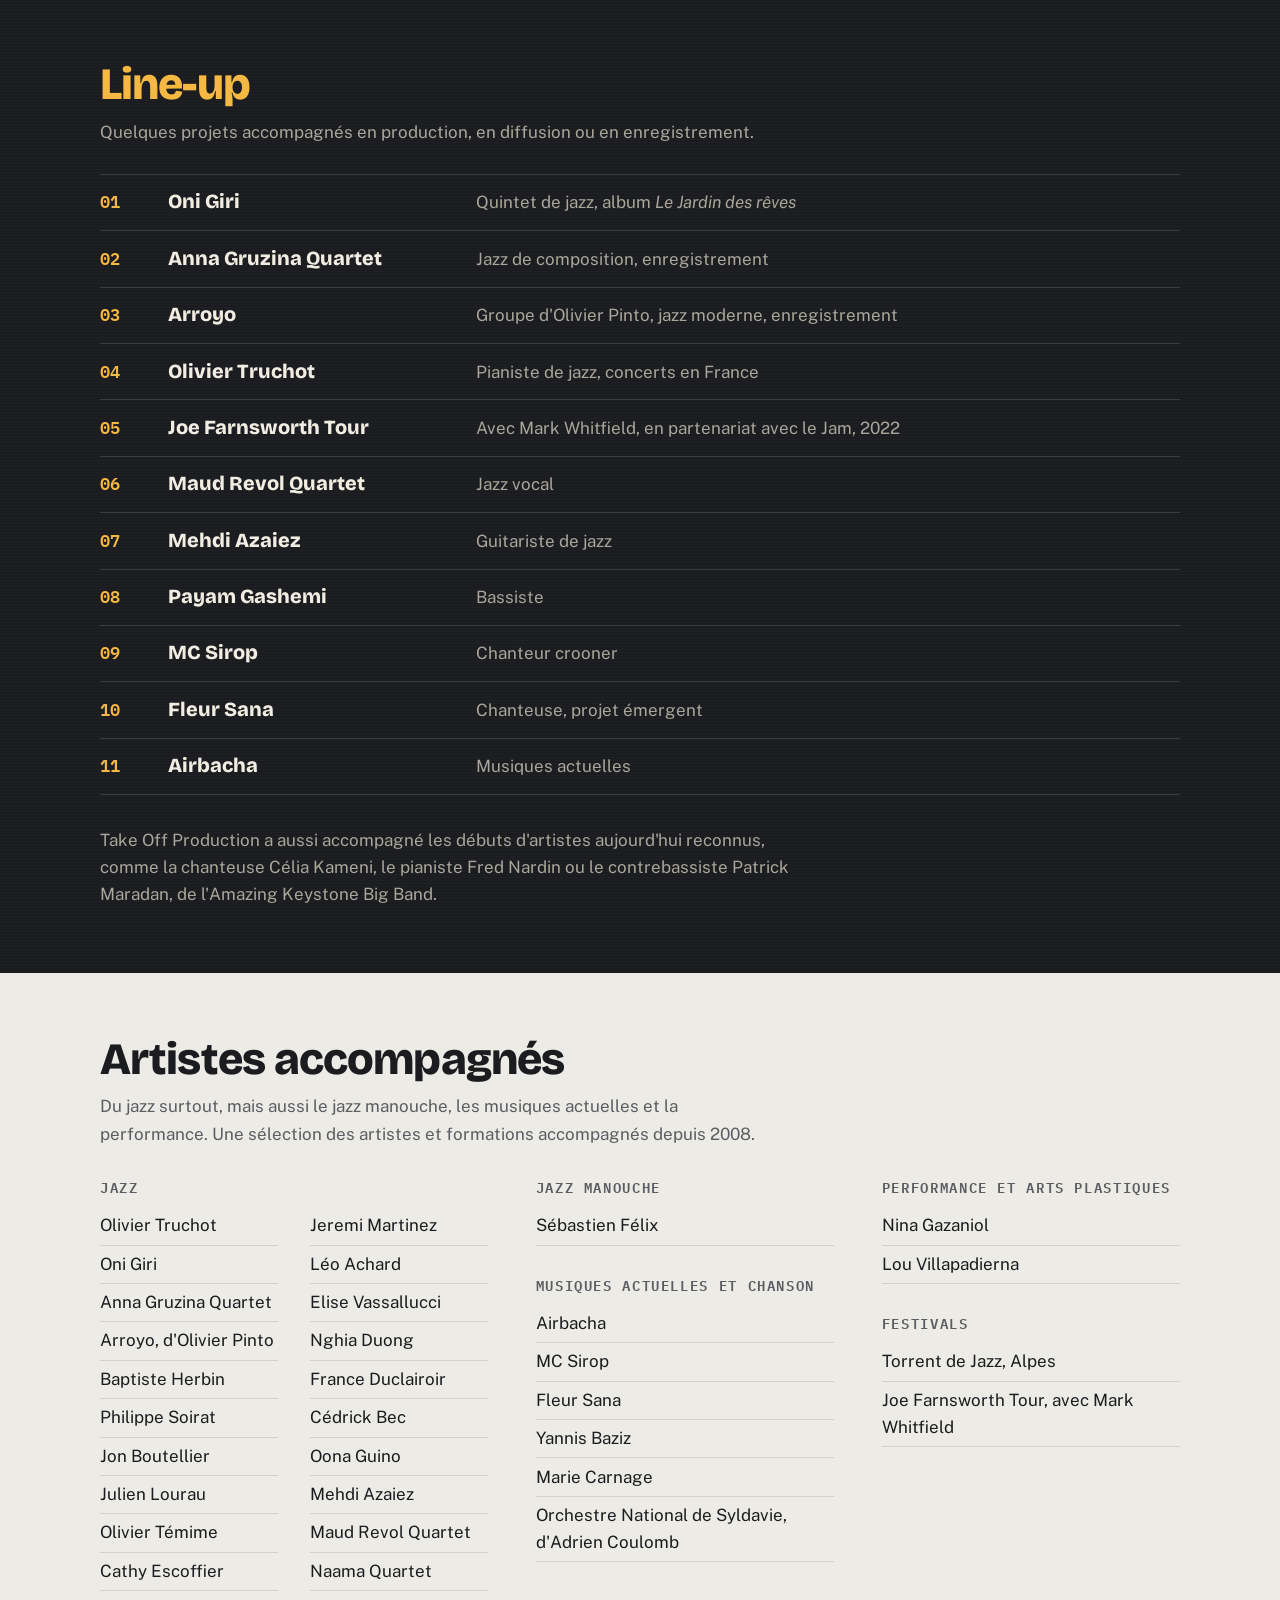
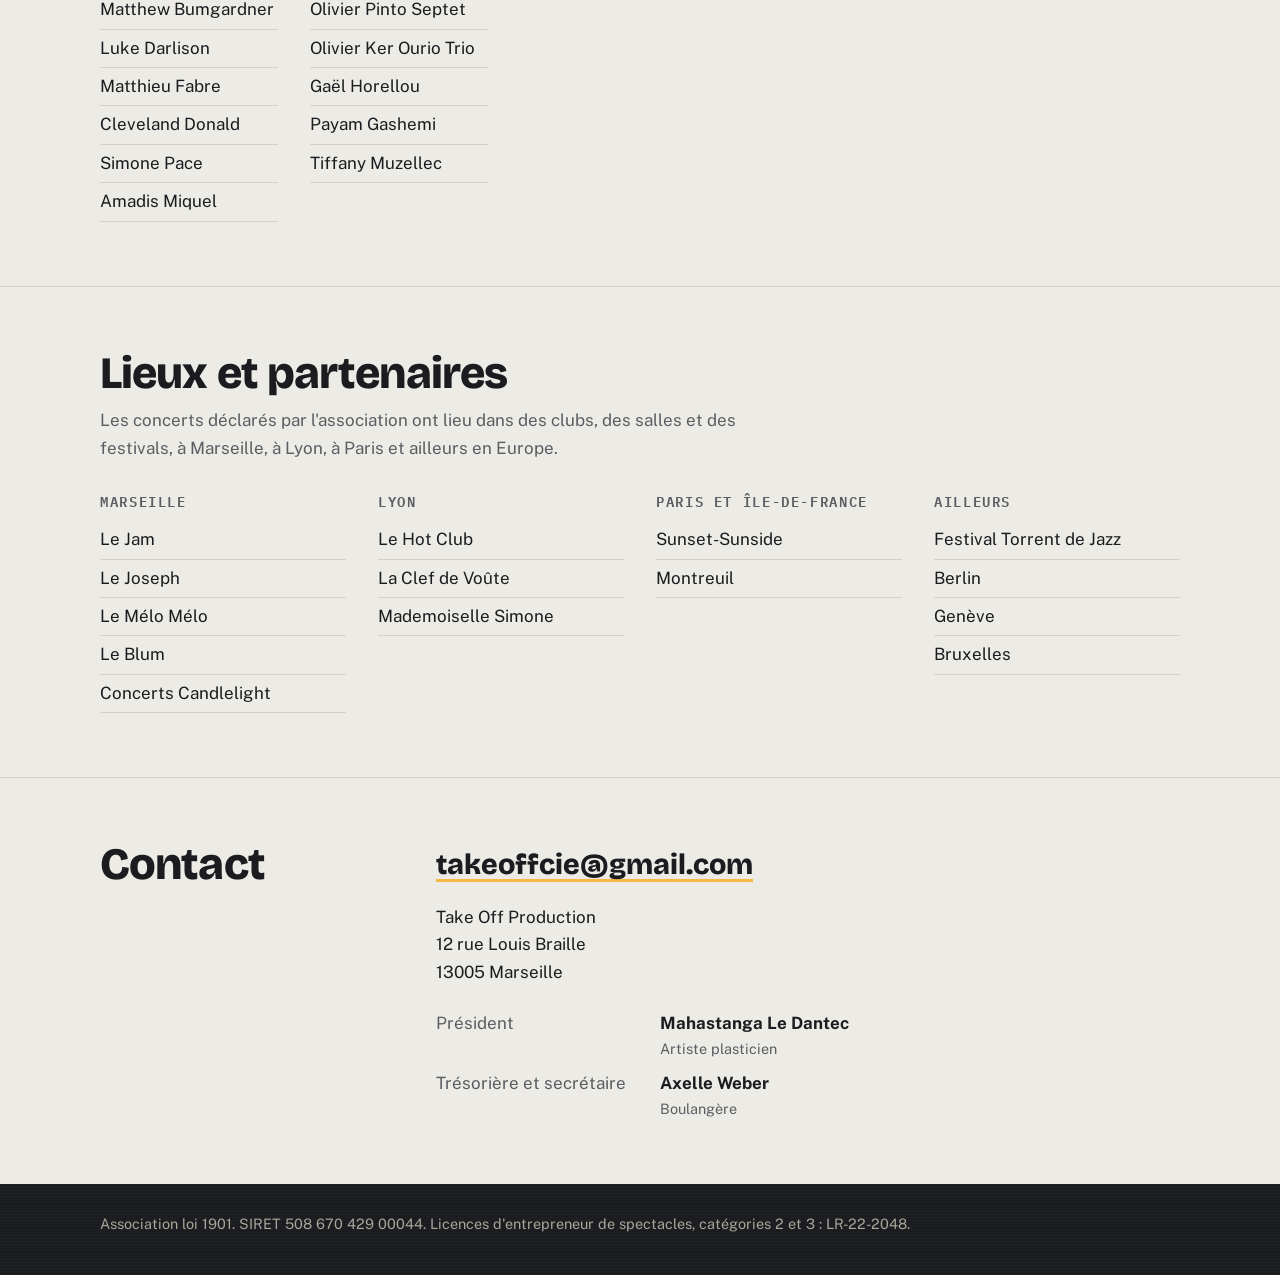
==== commit dca169cf: "Ajout Oona Guino Co-Authored-By: Claude Opus 5.5 <noreply@anthropic.com> Claude-Session: https://cla" ====
--- a/index.html
+++ b/index.html
@@ -148,6 +148,7 @@
           <li>Nghia Duong</li>
           <li>France Duclairoir</li>
           <li>Cédrick Bec</li>
+          <li>Oona Guino</li>
           <li>Mehdi Azaiez</li>
           <li>Maud Revol Quartet</li>
           <li>Naama Quartet</li>
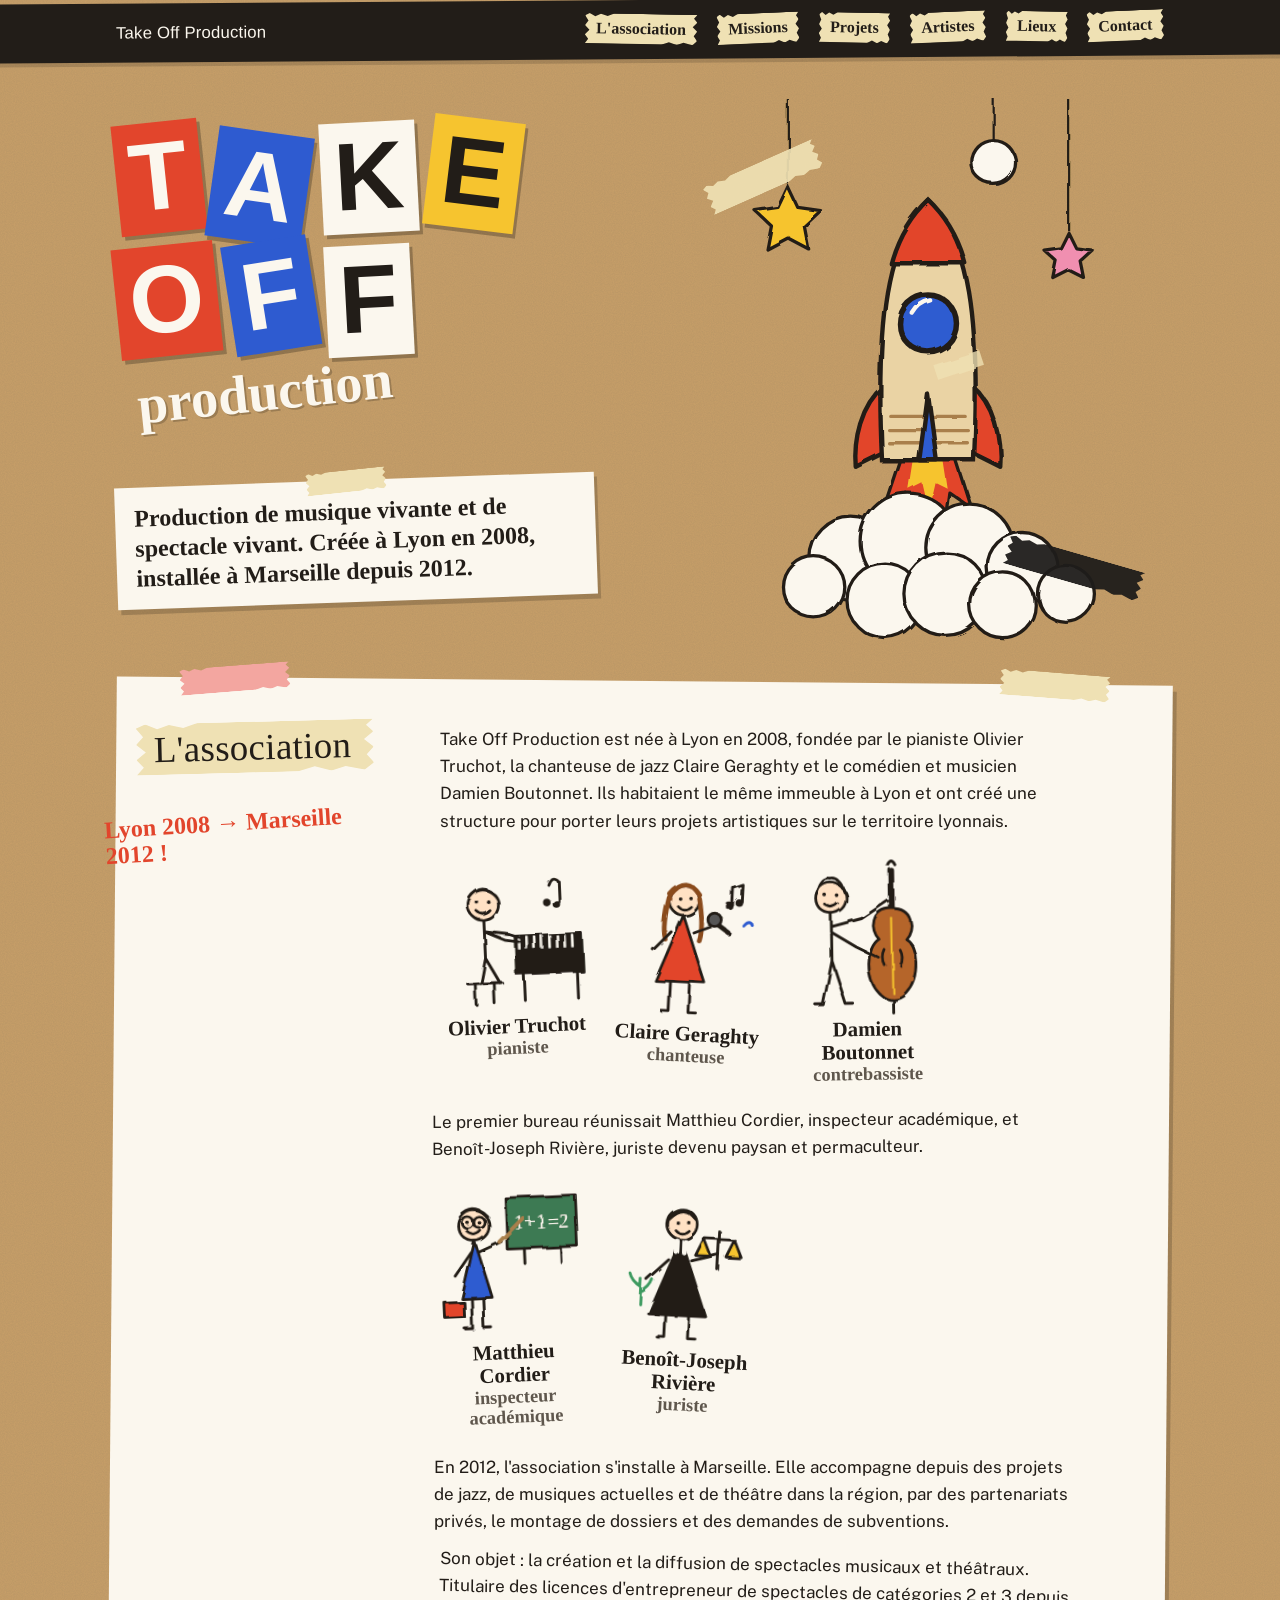
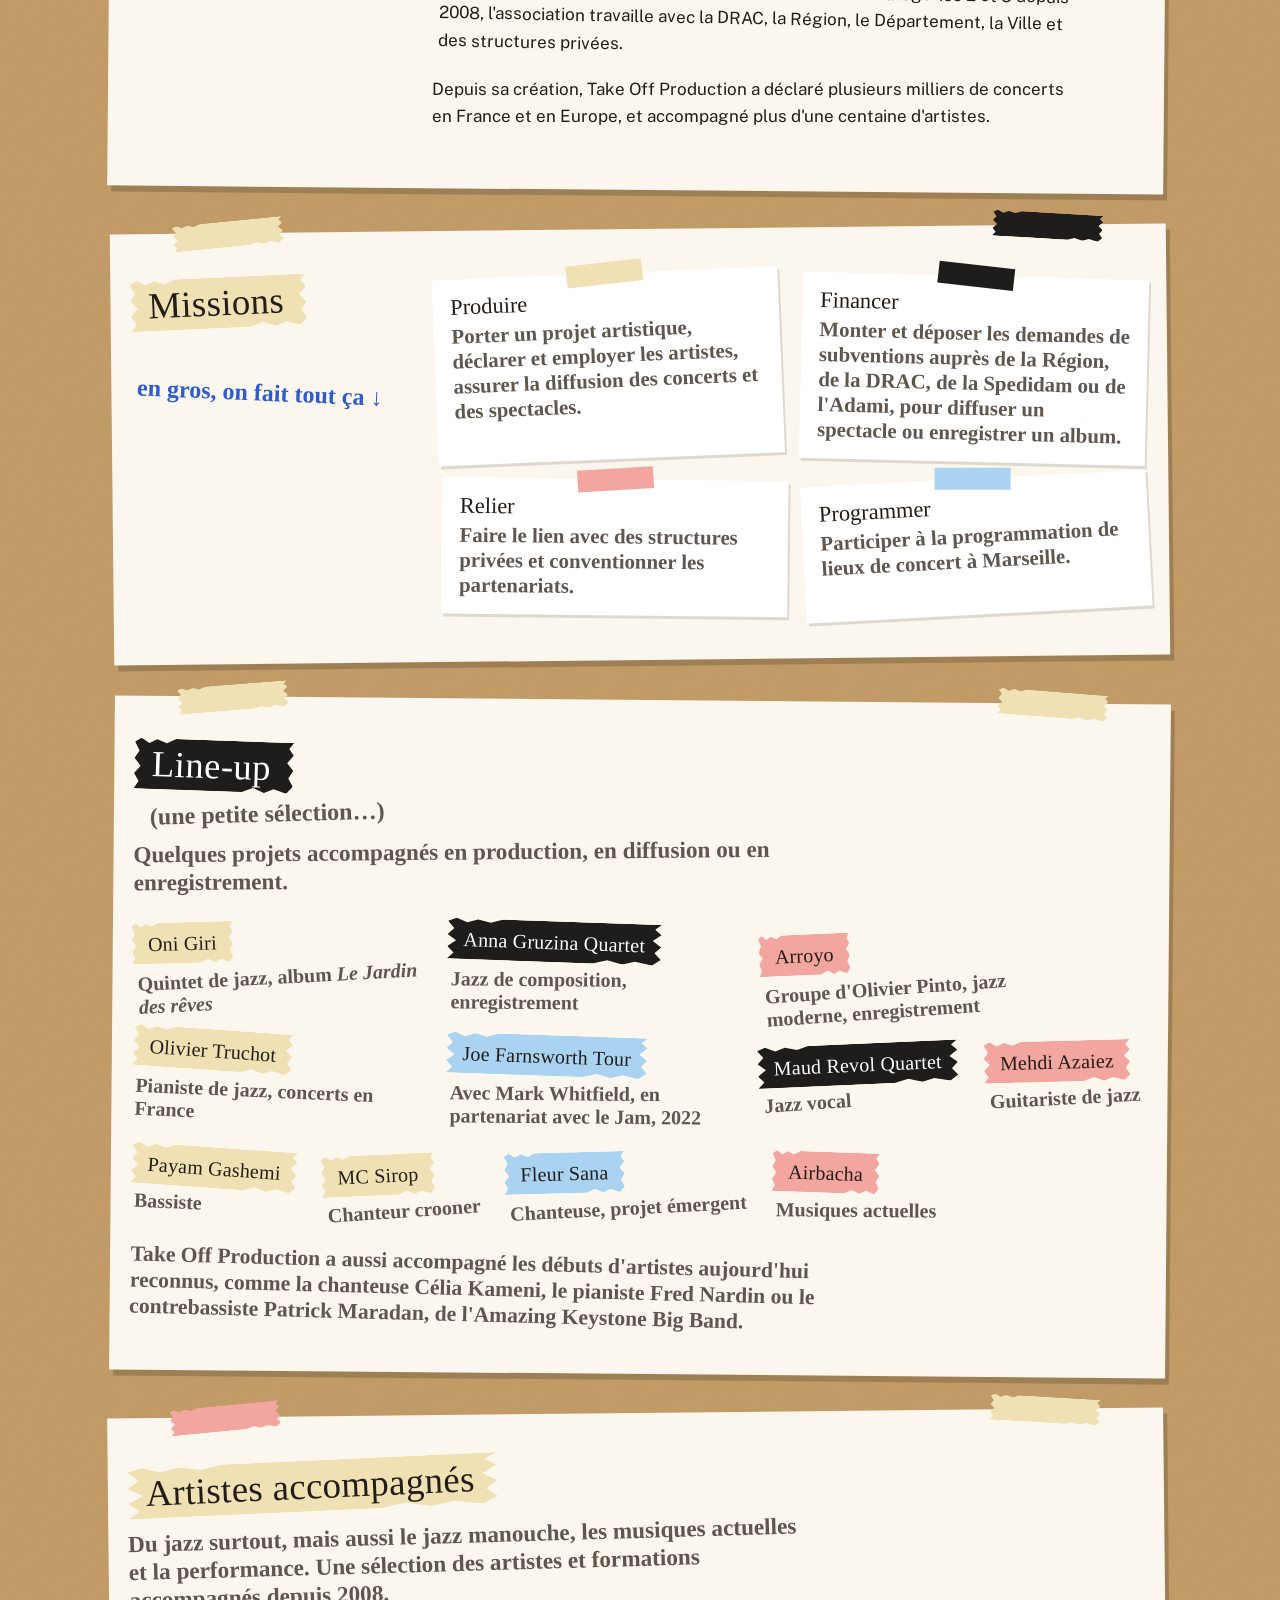
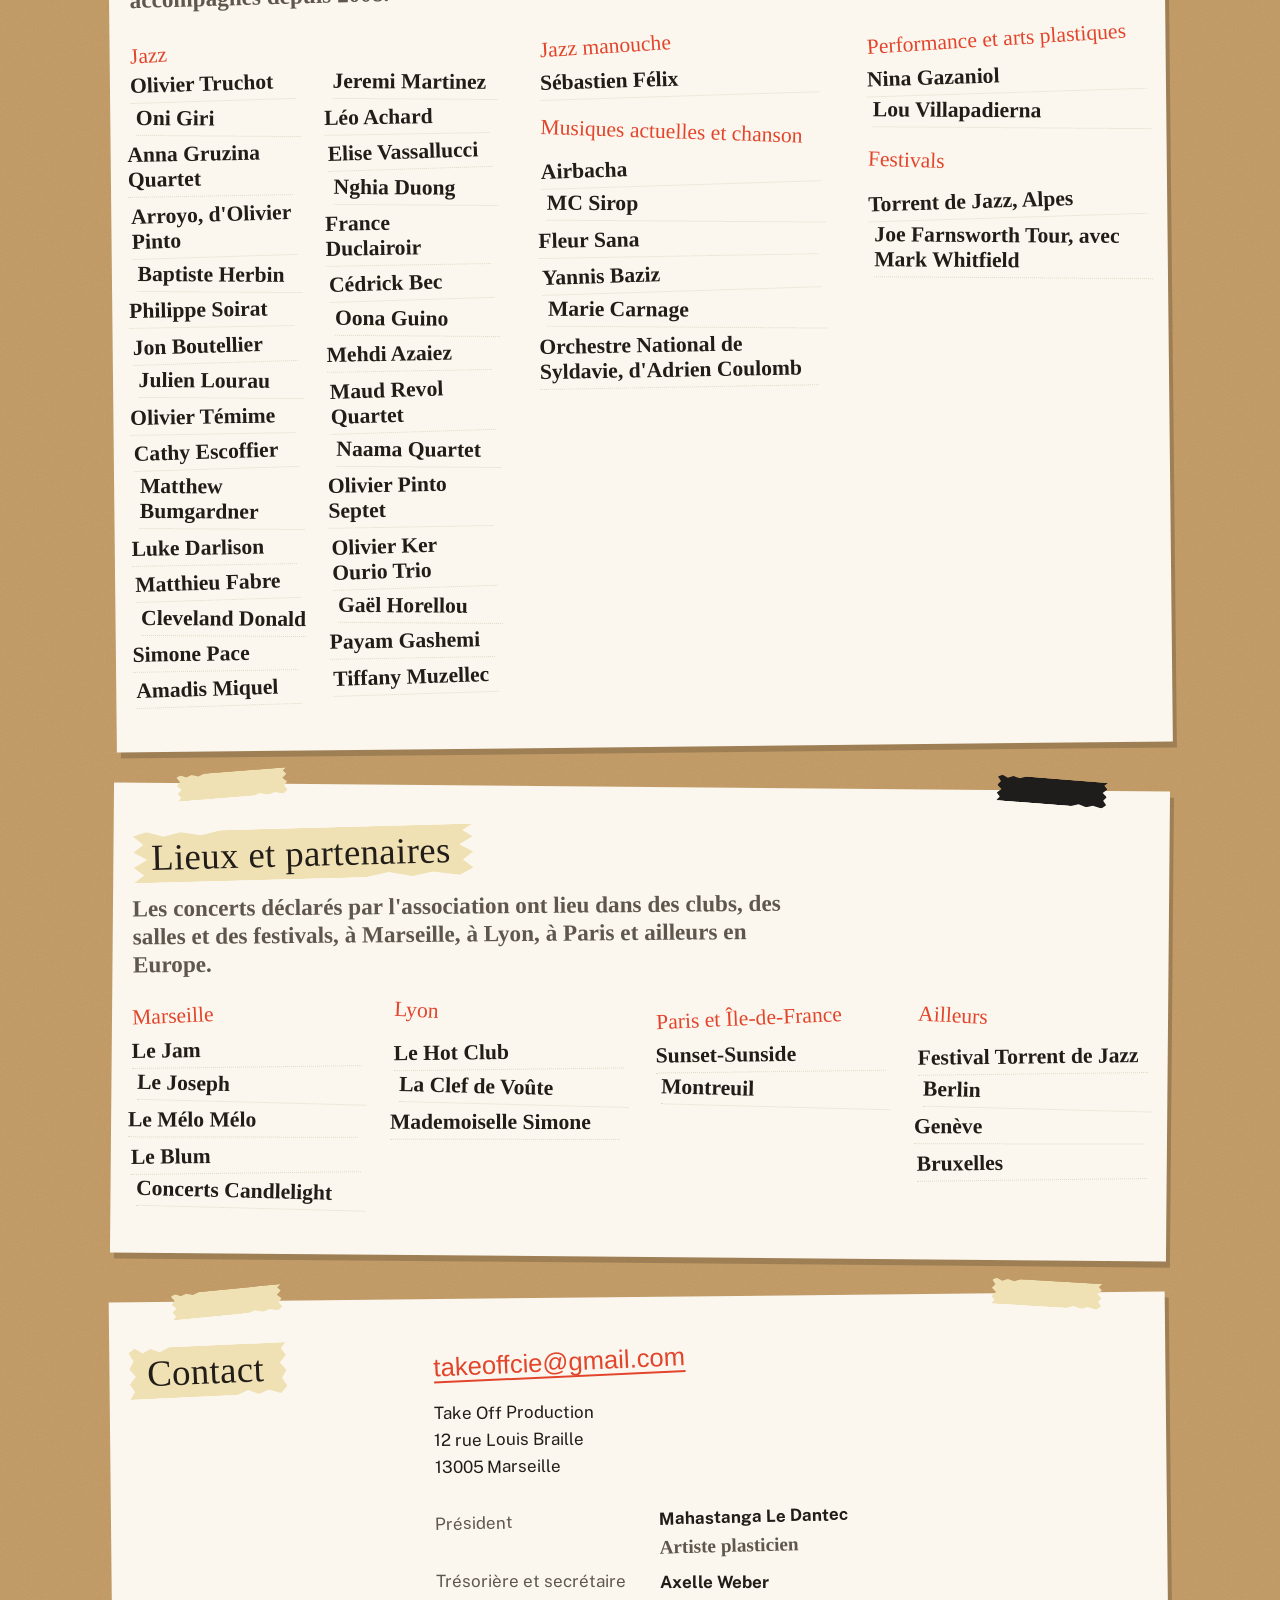
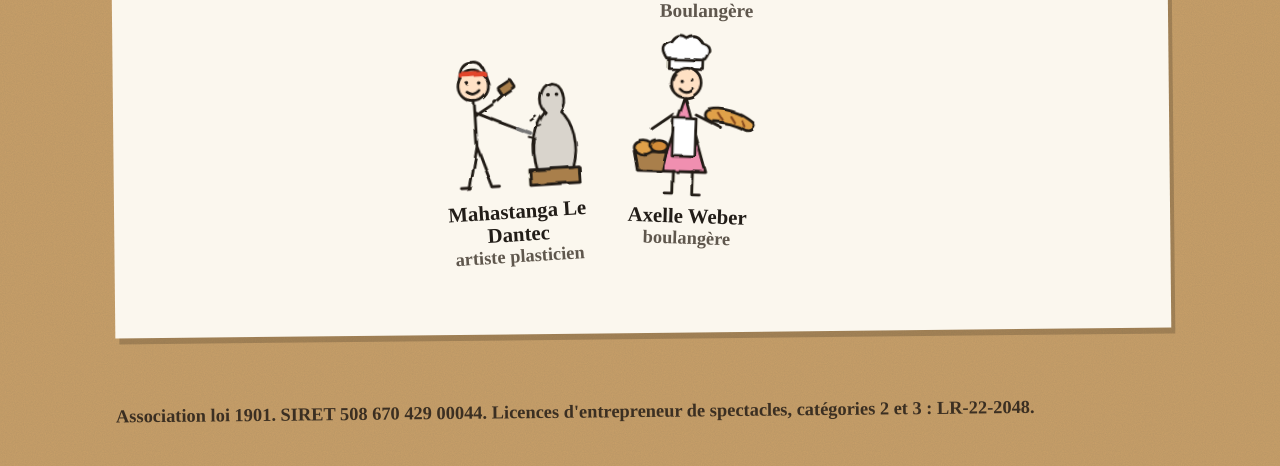
==== commit 07f8c143: "La version fusée en carton devient la page principale Co-Authored-By: Claude Opus 5.5 <noreply@anthr" ====
--- a/index.html
+++ b/index.html
@@ -7,8 +7,8 @@
 <meta name="description" content="Association de production de musique vivante et de spectacle vivant, créée à Lyon en 2008 et installée à Marseille depuis 2012 : production, demandes de subventions, partenariats, programmation.">
 <link rel="preconnect" href="https://fonts.googleapis.com">
 <link rel="preconnect" href="https://fonts.gstatic.com" crossorigin>
-<link href="https://fonts.googleapis.com/css2?family=Bricolage+Grotesque:opsz,wght@12..96,500;12..96,800&family=IBM+Plex+Mono:wght@500;600&family=Public+Sans:wght@400;600;700;800&display=swap" rel="stylesheet">
-<link rel="stylesheet" href="style.css?v=studio1">
+<link href="https://fonts.googleapis.com/css2?family=Archivo+Black&family=Caveat:wght@600;700&family=Permanent+Marker&family=Public+Sans:wght@400;600;700&display=swap" rel="stylesheet">
+<link rel="stylesheet" href="fusee.css?v=5">
 </head>
 <body>
 
@@ -31,26 +31,46 @@
 <section class="hero">
   <div class="wrap hero-grid">
     <div class="hero-text">
-      <p class="rec"><span class="rec-dot" aria-hidden="true"></span>Rec</p>
-      <h1><span>Take Off</span><span>Production</span></h1>
+      <h1 aria-label="Take Off Production"><span class="cutline" aria-hidden="true"><span class="cut c0">T</span><span class="cut c1">A</span><span class="cut c2">K</span><span class="cut c3">E</span><span class="gap"></span><span class="cut c0">O</span><span class="cut c1">F</span><span class="cut c2">F</span></span><span class="hand" aria-hidden="true">production</span></h1>
       <p class="hero-lede">Production de musique vivante et de spectacle vivant. Créée à Lyon en 2008, installée à Marseille depuis 2012.</p>
     </div>
-    <figure class="vu" aria-hidden="true">
-      <svg viewBox="0 0 400 270">
+    <figure class="rocket-scene" aria-hidden="true">
+      <span class="tp tp-a"></span><span class="tp tp-b gaff"></span>
+      <svg viewBox="0 0 380 480" id="scene">
         <defs>
-          <radialGradient id="face" cx="50%" cy="85%" r="85%"><stop offset="0" stop-color="#ffe7a8"/><stop offset=".7" stop-color="#f4c766"/><stop offset="1" stop-color="#c98f2e"/></radialGradient>
+          <filter id="boil" x="-10%" y="-10%" width="120%" height="120%">
+            <feTurbulence type="fractalNoise" baseFrequency="0.035" numOctaves="2" seed="1" result="n">
+              <animate attributeName="seed" values="1;4;8" dur="0.45s" calcMode="discrete" repeatCount="indefinite"/>
+            </feTurbulence>
+            <feDisplacementMap in="SourceGraphic" in2="n" scale="5"/>
+          </filter>
         </defs>
-        <rect class="vu-case" x="4" y="4" width="392" height="262" rx="18"/>
-        <rect x="22" y="22" width="356" height="226" rx="10" fill="url(#face)"/>
-        <path class="arc" d="M71.3 128.0 A168 168 0 0 1 273.6 85.0"/>
-        <path class="arc red" d="M273.6 85.0 A168 168 0 0 1 328.7 128.0"/>
-        <line class="tick" x1="88.5" y1="135.6" x2="75.2" y2="123.6"/><line class="tick" x1="125.0" y1="106.1" x2="116.0" y2="90.5"/><line class="tick" x1="148.7" y1="95.0" x2="142.5" y2="78.1"/><line class="tick" x1="171.4" y1="88.8" x2="167.9" y2="71.1"/><line class="tick" x1="200.0" y1="86.0" x2="200.0" y2="68.0"/><line class="tick" x1="220.9" y1="87.5" x2="223.4" y2="69.6"/><line class="tick" x1="241.3" y1="91.8" x2="246.3" y2="74.5"/><line class="tick" x1="265.8" y1="101.2" x2="273.6" y2="85.0"/><line class="tick red" x1="288.2" y1="114.6" x2="298.7" y2="100.1"/><line class="tick red" x1="304.2" y1="128.1" x2="316.7" y2="115.2"/><line class="tick red" x1="314.9" y1="139.6" x2="328.7" y2="128.0"/><line class="tick fine" x1="81.1" y1="128.9" x2="75.2" y2="123.6"/><line class="tick fine" x1="88.9" y1="120.9" x2="83.3" y2="115.2"/><line class="tick fine" x1="97.2" y1="113.4" x2="92.0" y2="107.3"/><line class="tick fine" x1="106.0" y1="106.6" x2="101.3" y2="100.1"/><line class="tick fine" x1="115.2" y1="100.3" x2="111.0" y2="93.5"/><line class="tick fine" x1="124.9" y1="94.7" x2="121.1" y2="87.7"/><line class="tick fine" x1="134.9" y1="89.8" x2="131.7" y2="82.5"/><line class="tick fine" x1="145.3" y1="85.6" x2="142.5" y2="78.1"/><line class="tick fine" x1="155.9" y1="82.2" x2="153.7" y2="74.5"/><line class="tick fine" x1="166.7" y1="79.5" x2="165.1" y2="71.7"/><line class="tick fine" x1="177.7" y1="77.6" x2="176.6" y2="69.6"/><line class="tick fine" x1="188.8" y1="76.4" x2="188.3" y2="68.4"/><line class="tick fine" x1="200.0" y1="76.0" x2="200.0" y2="68.0"/><line class="tick fine" x1="211.2" y1="76.4" x2="211.7" y2="68.4"/><line class="tick fine" x1="222.3" y1="77.6" x2="223.4" y2="69.6"/><line class="tick fine" x1="233.3" y1="79.5" x2="234.9" y2="71.7"/><line class="tick fine" x1="244.1" y1="82.2" x2="246.3" y2="74.5"/><line class="tick fine" x1="254.7" y1="85.6" x2="257.5" y2="78.1"/><line class="tick fine" x1="265.1" y1="89.8" x2="268.3" y2="82.5"/><line class="tick fine red" x1="275.1" y1="94.7" x2="278.9" y2="87.7"/><line class="tick fine red" x1="284.8" y1="100.3" x2="289.0" y2="93.5"/><line class="tick fine red" x1="294.0" y1="106.6" x2="298.7" y2="100.1"/><line class="tick fine red" x1="302.8" y1="113.4" x2="308.0" y2="107.3"/><line class="tick fine red" x1="311.1" y1="120.9" x2="316.7" y2="115.2"/><line class="tick fine red" x1="318.9" y1="128.9" x2="324.8" y2="123.6"/>
-        <text class="lab" x="100.4" y="151.3">-20</text><text class="lab" x="133.0" y="125.0">-10</text><text class="lab" x="174.4" y="109.5">-5</text><text class="lab" x="200.0" y="107.0">-3</text><text class="lab" x="258.7" y="120.6">0</text><text class="lab red" x="302.6" y="154.9">+3</text>
-        <text class="vu-label" x="200" y="190">VU</text>
-        <line class="needle" x1="200" y1="236" x2="200.0" y2="62.0"/>
-        <rect class="vu-foot" x="22" y="222" width="356" height="26"/>
-        <circle class="pivot" cx="200" cy="236" r="9"/>
-        <circle class="screw" cx="16" cy="16" r="4"/><circle class="screw" cx="384" cy="16" r="4"/><circle class="screw" cx="16" cy="254" r="4"/><circle class="screw" cx="384" cy="254" r="4"/>
+        <g filter="url(#boil)">
+          <g class="strings">
+            <line x1="62" y1="0" x2="62" y2="78"/><line x1="318" y1="0" x2="318" y2="120"/><line x1="250" y1="0" x2="250" y2="40"/>
+          </g>
+          <path class="star s1" d="M62 80 l9 19 21 3 -15 14 4 21 -19 -10 -19 10 4 -21 -15 -14 21 -3z"/>
+          <path class="star s2" d="M318 122 l7 14 15 2 -11 10 3 15 -14 -7 -14 7 3 -15 -11 -10 15 -2z"/>
+          <circle class="moon" cx="250" cy="58" r="20"/>
+          <g class="rocket">
+            <g class="flame">
+              <path class="f-out" d="M164 330 L150 372 L170 360 L176 402 L190 362 L204 404 L210 360 L230 374 L216 330Z"/>
+              <path class="f-in" d="M176 330 L172 356 L184 350 L190 376 L196 350 L208 356 L204 330Z"/>
+            </g>
+            <path class="fin" d="M150 262 C 128 280 122 312 124 336 L 160 318 Z"/>
+            <path class="fin" d="M230 262 C 252 280 258 312 256 336 L 220 318 Z"/>
+            <path class="body" d="M190 92 C 228 130 238 200 232 330 L 148 330 C 142 200 152 130 190 92 Z"/>
+            <path class="nose" d="M190 92 C 207 108 218 128 224 150 L 156 150 C 162 128 173 108 190 92 Z"/>
+            <path class="corrug" d="M156 290 L224 290 M154 302 L226 302 M154 314 L226 314"/>
+            <circle class="window" cx="190" cy="205" r="26"/>
+            <path class="glint" d="M176 196 q6 -10 16 -12"/>
+            <rect class="tape" x="196" y="236" width="44" height="14" transform="rotate(-18 218 243)"/>
+            <path class="fin mid" d="M190 270 L 182 330 L 198 330 Z"/>
+          </g>
+          <g class="clouds">
+            <circle cx="120" cy="420" r="38"/><circle cx="172" cy="404" r="44"/><circle cx="228" cy="410" r="40"/><circle cx="276" cy="428" r="32"/><circle cx="86" cy="446" r="28"/><circle cx="316" cy="452" r="26"/><circle cx="150" cy="458" r="34"/><circle cx="206" cy="452" r="38"/><circle cx="258" cy="462" r="30"/>
+          </g>
+        </g>
       </svg>
     </figure>
   </div>
@@ -59,9 +79,75 @@
 <section id="association" class="block">
   <div class="wrap two-col">
     <h2>L'association</h2>
+    <p class="note n1" aria-hidden="true">Lyon 2008 → Marseille 2012 !</p>
     <div class="prose">
       <p>Take Off Production est née à Lyon en 2008, fondée par le pianiste Olivier Truchot, la chanteuse de jazz Claire Geraghty et le comédien et musicien Damien Boutonnet. Ils habitaient le même immeuble à Lyon et ont créé une structure pour porter leurs projets artistiques sur le territoire lyonnais.</p>
+      <div class="crew">
+      <figure class="kid">
+        <svg viewBox="0 0 160 175" role="img" aria-label="Dessin : Olivier Truchot, pianiste"><g filter="url(#boil)"><rect x="82" y="92" width="70" height="40" fill="#221d18" stroke="#221d18" stroke-width="3" stroke-linecap="round" stroke-linejoin="round"/>
+      <path d="M86 92 v14 M94 92 v14 M102 92 v14 M110 92 v14 M118 92 v14 M126 92 v14 M134 92 v14 M142 92 v14" stroke="#fbf7ee" stroke-width="2.5"/>
+      <path d="M90 132 v28 M146 132 v28" stroke="#221d18" stroke-width="3" stroke-linecap="round" stroke-linejoin="round"/>
+      <path d="M30 140 h36 M38 140 v22 M58 140 v22" stroke="#221d18" stroke-width="3" stroke-linecap="round" stroke-linejoin="round"/>
+      <circle cx="50" cy="58" r="16" fill="#ffe1c4" stroke="#221d18" stroke-width="3" stroke-linecap="round" stroke-linejoin="round"/>
+      <circle cx="44" cy="55" r="2" fill="#221d18"/><circle cx="56" cy="55" r="2" fill="#221d18"/>
+      <path d="M43 64 q7 7 14 0" fill="none" stroke="#221d18" stroke-width="3" stroke-linecap="round" stroke-linejoin="round"/><path d="M36 50 q14 -18 28 0" fill="none" stroke="#221d18" stroke-width="3" stroke-linecap="round" stroke-linejoin="round"/>
+      <path d="M50 74 v40 M50 86 L72 96 L86 98 M50 86 L76 90 L88 94 M50 114 L44 140 M50 114 L64 140" fill="none" stroke="#221d18" stroke-width="3" stroke-linecap="round" stroke-linejoin="round"/>
+      <path d="M120 40 q4 -10 10 -4 v20 M130 36 v22" fill="none" stroke="#221d18" stroke-width="3" stroke-linecap="round" stroke-linejoin="round"/><circle cx="117" cy="58" r="4" fill="#221d18"/><circle cx="127" cy="60" r="4" fill="#221d18"/></g></svg>
+        <figcaption><b>Olivier Truchot</b> pianiste</figcaption>
+      </figure>
+      <figure class="kid">
+        <svg viewBox="0 0 160 175" role="img" aria-label="Dessin : Claire Geraghty, chanteuse"><g filter="url(#boil)"><circle cx="70" cy="46" r="16" fill="#ffe1c4" stroke="#221d18" stroke-width="3" stroke-linecap="round" stroke-linejoin="round"/>
+      <circle cx="64" cy="43" r="2" fill="#221d18"/><circle cx="76" cy="43" r="2" fill="#221d18"/>
+      <path d="M63 52 q7 7 14 0" fill="none" stroke="#221d18" stroke-width="3" stroke-linecap="round" stroke-linejoin="round"/><path d="M54 44 q-6 30 -2 44 M86 44 q6 30 2 44 M54 40 q16 -22 32 0" fill="none" stroke="#8a4b1f" stroke-width="5" stroke-linecap="round"/>
+      <path d="M70 62 L44 132 L96 132 Z" fill="#e2452c" stroke="#221d18" stroke-width="3" stroke-linecap="round" stroke-linejoin="round"/>
+      <path d="M58 80 L40 100 M82 80 L106 70" fill="none" stroke="#221d18" stroke-width="3" stroke-linecap="round" stroke-linejoin="round"/>
+      <path d="M106 70 L118 78" stroke="#221d18" stroke-width="5" stroke-linecap="round"/><circle cx="104" cy="66" r="7" fill="#555" stroke="#221d18" stroke-width="3" stroke-linecap="round" stroke-linejoin="round"/>
+      <path d="M60 132 v32 M80 132 v32 M60 164 h-8 M80 164 h8" stroke="#221d18" stroke-width="3" stroke-linecap="round" stroke-linejoin="round"/>
+      <path d="M120 30 v18 M120 30 l10 -4 v18" fill="none" stroke="#221d18" stroke-width="3" stroke-linecap="round" stroke-linejoin="round"/><circle cx="117" cy="49" r="4" fill="#221d18"/><circle cx="127" cy="45" r="4" fill="#221d18"/>
+      <path d="M134 70 q6 -8 10 0" fill="none" stroke="#2e5bd0" stroke-width="3" stroke-linecap="round"/></g></svg>
+        <figcaption><b>Claire Geraghty</b> chanteuse</figcaption>
+      </figure>
+      <figure class="kid">
+        <svg viewBox="0 0 160 175" role="img" aria-label="Dessin : Damien Boutonnet, contrebassiste"><g filter="url(#boil)"><path d="M108 20 v40" stroke="#221d18" stroke-width="6" stroke-linecap="round"/>
+      <path d="M104 14 q4 -8 8 0" fill="none" stroke="#221d18" stroke-width="3" stroke-linecap="round" stroke-linejoin="round"/>
+      <path d="M108 60 C 86 60 84 82 94 92 C 80 100 78 134 94 150 C 102 158 114 158 122 150 C 138 134 136 100 122 92 C 132 82 130 60 108 60 Z" fill="#b5652b" stroke="#221d18" stroke-width="3" stroke-linecap="round" stroke-linejoin="round"/>
+      <path d="M100 104 q-4 8 0 16 M116 104 q4 8 0 16" fill="none" stroke="#221d18" stroke-width="3" stroke-linecap="round" stroke-linejoin="round"/><path d="M108 70 v80" stroke="#f6c42f" stroke-width="2"/>
+      <path d="M108 158 v12" stroke="#221d18" stroke-width="3" stroke-linecap="round" stroke-linejoin="round"/>
+      <circle cx="44" cy="48" r="16" fill="#ffe1c4" stroke="#221d18" stroke-width="3" stroke-linecap="round" stroke-linejoin="round"/>
+      <circle cx="38" cy="45" r="2" fill="#221d18"/><circle cx="50" cy="45" r="2" fill="#221d18"/>
+      <path d="M37 54 q7 7 14 0" fill="none" stroke="#221d18" stroke-width="3" stroke-linecap="round" stroke-linejoin="round"/><path d="M30 42 q4 -16 14 -14 q10 -2 14 14" fill="none" stroke="#221d18" stroke-width="3" stroke-linecap="round" stroke-linejoin="round"/>
+      <path d="M44 64 v50 M44 78 L76 70 L104 52 M44 84 L70 100 L94 112 M44 114 L34 160 M44 114 L58 160 M34 160 h-8 M58 160 h8" fill="none" stroke="#221d18" stroke-width="3" stroke-linecap="round" stroke-linejoin="round"/></g></svg>
+        <figcaption><b>Damien Boutonnet</b> contrebassiste</figcaption>
+      </figure>
+      </div>
       <p>Le premier bureau réunissait Matthieu Cordier, inspecteur académique, et Benoît-Joseph Rivière, juriste devenu paysan et permaculteur.</p>
+      <div class="crew">
+      <figure class="kid">
+        <svg viewBox="0 0 160 175" role="img" aria-label="Dessin : Matthieu Cordier, inspecteur académique"><g filter="url(#boil)"><rect x="78" y="24" width="74" height="54" fill="#3c7a52" stroke="#221d18" stroke-width="3" stroke-linecap="round" stroke-linejoin="round"/>
+      <text x="115" y="58" text-anchor="middle" font-family="Caveat, cursive" font-size="22" fill="#fbf7ee">1+1=2</text>
+      <path d="M96 78 v16 M134 78 v16" stroke="#221d18" stroke-width="3" stroke-linecap="round" stroke-linejoin="round"/>
+      <circle cx="44" cy="52" r="16" fill="#ffe1c4" stroke="#221d18" stroke-width="3" stroke-linecap="round" stroke-linejoin="round"/>
+      <circle cx="38" cy="49" r="2" fill="#221d18"/><circle cx="50" cy="49" r="2" fill="#221d18"/>
+      <path d="M37 58 q7 7 14 0" fill="none" stroke="#221d18" stroke-width="3" stroke-linecap="round" stroke-linejoin="round"/><circle cx="38" cy="49" r="6" fill="none" stroke="#221d18" stroke-width="3" stroke-linecap="round" stroke-linejoin="round"/><circle cx="50" cy="49" r="6" fill="none" stroke="#221d18" stroke-width="3" stroke-linecap="round" stroke-linejoin="round"/><path d="M30 42 q14 -14 28 0" fill="none" stroke="#221d18" stroke-width="3" stroke-linecap="round" stroke-linejoin="round"/>
+      <path d="M44 68 L28 128 L60 128 Z" fill="#2e5bd0" stroke="#221d18" stroke-width="3" stroke-linecap="round" stroke-linejoin="round"/>
+      <path d="M40 80 L22 104 M48 80 L72 70" fill="none" stroke="#221d18" stroke-width="3" stroke-linecap="round" stroke-linejoin="round"/><path d="M70 70 L96 46" stroke="#a97f4b" stroke-width="4" stroke-linecap="round"/>
+      <path d="M38 128 v32 M50 128 v32 M38 160 h-8 M50 160 h8" stroke="#221d18" stroke-width="3" stroke-linecap="round" stroke-linejoin="round"/>
+      <rect x="10" y="132" width="20" height="16" fill="#e2452c" stroke="#221d18" stroke-width="3" stroke-linecap="round" stroke-linejoin="round"/></g></svg>
+        <figcaption><b>Matthieu Cordier</b> inspecteur académique</figcaption>
+      </figure>
+      <figure class="kid">
+        <svg viewBox="0 0 160 175" role="img" aria-label="Dessin : Benoît-Joseph Rivière, juriste"><g filter="url(#boil)"><circle cx="70" cy="44" r="16" fill="#ffe1c4" stroke="#221d18" stroke-width="3" stroke-linecap="round" stroke-linejoin="round"/>
+      <circle cx="64" cy="41" r="2" fill="#221d18"/><circle cx="76" cy="41" r="2" fill="#221d18"/>
+      <path d="M63 50 q7 7 14 0" fill="none" stroke="#221d18" stroke-width="3" stroke-linecap="round" stroke-linejoin="round"/><path d="M56 38 q14 -16 28 0" fill="none" stroke="#221d18" stroke-width="3" stroke-linecap="round" stroke-linejoin="round"/>
+      <path d="M70 60 L40 140 L100 140 Z" fill="#221d18" stroke="#221d18" stroke-width="3" stroke-linecap="round" stroke-linejoin="round"/>
+      <path d="M66 62 v12 M74 62 v12" stroke="#fbf7ee" stroke-width="5" stroke-linecap="round"/>
+      <path d="M58 82 L36 104 M82 82 L110 74" fill="none" stroke="#221d18" stroke-width="3" stroke-linecap="round" stroke-linejoin="round"/>
+      <path d="M110 50 v40 M94 58 h32 M94 58 l-8 18 h16 Z M126 58 l-8 18 h16 Z" fill="#f6c42f" stroke="#221d18" stroke-width="3" stroke-linecap="round" stroke-linejoin="round"/>
+      <path d="M58 140 v24 M82 140 v24 M58 164 h-8 M82 164 h8" stroke="#221d18" stroke-width="3" stroke-linecap="round" stroke-linejoin="round"/>
+      <path d="M30 104 v26 M30 112 q-10 -6 -12 -14 M30 118 q10 -6 12 -14" fill="none" stroke="#3c9a5f" stroke-width="3" stroke-linecap="round"/></g></svg>
+        <figcaption><b>Benoît-Joseph Rivière</b> juriste</figcaption>
+      </figure>
+      </div>
       <p>En 2012, l'association s'installe à Marseille. Elle accompagne depuis des projets de jazz, de musiques actuelles et de théâtre dans la région, par des partenariats privés, le montage de dossiers et des demandes de subventions.</p>
       <p>Son objet : la création et la diffusion de spectacles musicaux et théâtraux. Titulaire des licences d'entrepreneur de spectacles de catégories 2 et 3 depuis 2008, l'association travaille avec la DRAC, la Région, le Département, la Ville et des structures privées.</p>
       <p>Depuis sa création, Take Off Production a déclaré plusieurs milliers de concerts en France et en Europe, et accompagné plus d'une centaine d'artistes.</p>
@@ -72,24 +158,25 @@
 <section id="missions" class="block">
   <div class="wrap two-col">
     <h2>Missions</h2>
+    <p class="note n2" aria-hidden="true">en gros, on fait tout ça ↓</p>
     <ul class="missions">
       <li>
-        <span class="ch">CH 01</span>
+        <span class="ch" hidden>CH 01</span>
         <h3>Produire</h3>
         <p>Porter un projet artistique, déclarer et employer les artistes, assurer la diffusion des concerts et des spectacles.</p>
       </li>
       <li>
-        <span class="ch">CH 02</span>
+        <span class="ch" hidden>CH 02</span>
         <h3>Financer</h3>
         <p>Monter et déposer les demandes de subventions auprès de la Région, de la DRAC, de la Spedidam ou de l'Adami, pour diffuser un spectacle ou enregistrer un album.</p>
       </li>
       <li>
-        <span class="ch">CH 03</span>
+        <span class="ch" hidden>CH 03</span>
         <h3>Relier</h3>
         <p>Faire le lien avec des structures privées et conventionner les partenariats.</p>
       </li>
       <li>
-        <span class="ch">CH 04</span>
+        <span class="ch" hidden>CH 04</span>
         <h3>Programmer</h3>
         <p>Participer à la programmation de lieux de concert à Marseille.</p>
       </li>
@@ -100,6 +187,7 @@
 <section id="projets" class="block board-block">
   <div class="wrap">
     <h2>Line-up</h2>
+    <p class="note n3" aria-hidden="true">(une petite sélection…)</p>
     <p class="section-intro">Quelques projets accompagnés en production, en diffusion ou en enregistrement.</p>
     <ol class="lineup">
       <li><strong>Oni Giri</strong><span>Quintet de jazz, album <i>Le Jardin des rêves</i></span></li>
@@ -225,6 +313,38 @@
         <div><dt>Président</dt><dd>Mahastanga Le Dantec<small>Artiste plasticien</small></dd></div>
         <div><dt>Trésorière et secrétaire</dt><dd>Axelle Weber<small>Boulangère</small></dd></div>
       </dl>
+
+      <div class="crew">
+      <figure class="kid">
+        <svg viewBox="0 0 160 175" role="img" aria-label="Dessin : Mahastanga Le Dantec, artiste plasticien"><g filter="url(#boil)"><path d="M96 160 h52 v-16 h-52 Z" fill="#a97f4b" stroke="#221d18" stroke-width="3" stroke-linecap="round" stroke-linejoin="round"/>
+      <path d="M104 144 C 98 120 104 96 116 84 C 108 74 112 56 124 54 C 136 56 140 74 132 84 C 144 96 150 120 142 144 Z" fill="#d9d4cc" stroke="#221d18" stroke-width="3" stroke-linecap="round" stroke-linejoin="round"/>
+      <circle cx="120" cy="66" r="2" fill="#221d18"/><circle cx="129" cy="66" r="2" fill="#221d18"/>
+      <circle cx="42" cy="52" r="16" fill="#ffe1c4" stroke="#221d18" stroke-width="3" stroke-linecap="round" stroke-linejoin="round"/>
+      <circle cx="36" cy="49" r="2" fill="#221d18"/><circle cx="48" cy="49" r="2" fill="#221d18"/>
+      <path d="M35 58 q7 7 14 0" fill="none" stroke="#221d18" stroke-width="3" stroke-linecap="round" stroke-linejoin="round"/><path d="M28 44 q2 -18 14 -16 q12 -2 14 16" fill="none" stroke="#221d18" stroke-width="3" stroke-linecap="round" stroke-linejoin="round"/><path d="M30 40 h24" stroke="#e2452c" stroke-width="5" stroke-linecap="round"/>
+      <path d="M42 68 v48 M42 80 L68 92 L86 100 M42 84 L62 72 L74 62 M42 116 L32 160 M42 116 L56 160 M32 160 h-8 M56 160 h8" fill="none" stroke="#221d18" stroke-width="3" stroke-linecap="round" stroke-linejoin="round"/>
+      <path d="M86 100 L100 106" stroke="#777" stroke-width="4" stroke-linecap="round"/>
+      <rect x="68" y="50" width="16" height="10" rx="2" fill="#a97f4b" transform="rotate(-30 76 55)" stroke="#221d18" stroke-width="3" stroke-linecap="round" stroke-linejoin="round"/>
+      <path d="M100 92 l6 -4 M104 100 l7 -2 M98 110 l6 2" stroke="#221d18" stroke-width="2" stroke-linecap="round"/></g></svg>
+        <figcaption><b>Mahastanga Le Dantec</b> artiste plasticien</figcaption>
+      </figure>
+      <figure class="kid">
+        <svg viewBox="0 0 160 175" role="img" aria-label="Dessin : Axelle Weber, boulangère"><g filter="url(#boil)"><path d="M54 22 q-10 -14 4 -18 q6 -10 16 -4 q10 -6 16 4 q14 4 4 18 Z" fill="#fff" stroke="#221d18" stroke-width="3" stroke-linecap="round" stroke-linejoin="round"/>
+      <path d="M56 22 h36 v10 h-36 Z" fill="#fff" stroke="#221d18" stroke-width="3" stroke-linecap="round" stroke-linejoin="round"/>
+      <circle cx="74" cy="46" r="16" fill="#ffe1c4" stroke="#221d18" stroke-width="3" stroke-linecap="round" stroke-linejoin="round"/>
+      <circle cx="68" cy="43" r="2" fill="#221d18"/><circle cx="80" cy="43" r="2" fill="#221d18"/>
+      <path d="M67 52 q7 7 14 0" fill="none" stroke="#221d18" stroke-width="3" stroke-linecap="round" stroke-linejoin="round"/>
+      <path d="M74 62 L50 140 L98 140 Z" fill="#f08fb0" stroke="#221d18" stroke-width="3" stroke-linecap="round" stroke-linejoin="round"/>
+      <path d="M62 84 h24 v40 h-24 Z" fill="#fff" stroke="#221d18" stroke-width="3" stroke-linecap="round" stroke-linejoin="round"/>
+      <path d="M62 80 L40 96 M86 80 L112 92" fill="none" stroke="#221d18" stroke-width="3" stroke-linecap="round" stroke-linejoin="round"/>
+      <path d="M100 74 C 114 70 134 76 146 86 C 150 92 144 96 138 94 C 126 88 112 86 102 86 C 94 84 94 76 100 74 Z" fill="#e0a14a" stroke="#221d18" stroke-width="3" stroke-linecap="round" stroke-linejoin="round"/>
+      <path d="M110 78 l4 6 M122 80 l4 6 M134 84 l3 6" stroke="#8a4b1f" stroke-width="2.5" stroke-linecap="round"/>
+      <path d="M22 120 h34 l-4 20 h-26 Z" fill="#a97f4b" stroke="#221d18" stroke-width="3" stroke-linecap="round" stroke-linejoin="round"/>
+      <ellipse cx="32" cy="116" rx="10" ry="7" fill="#e0a14a" stroke="#221d18" stroke-width="3" stroke-linecap="round" stroke-linejoin="round"/><ellipse cx="48" cy="114" rx="9" ry="6" fill="#d38c38" stroke="#221d18" stroke-width="3" stroke-linecap="round" stroke-linejoin="round"/>
+      <path d="M64 140 v24 M84 140 v24 M64 164 h-8 M84 164 h8" stroke="#221d18" stroke-width="3" stroke-linecap="round" stroke-linejoin="round"/></g></svg>
+        <figcaption><b>Axelle Weber</b> boulangère</figcaption>
+      </figure>
+      </div>
     </div>
   </div>
 </section>
@@ -237,5 +357,8 @@
   </div>
 </footer>
 
+<script>
+try { if (window.matchMedia('(prefers-reduced-motion: reduce)').matches) document.getElementById('scene').pauseAnimations(); } catch (e) {}
+</script>
 </body>
 </html>
--- a/fusee.css
+++ b/fusee.css
@@ -0,0 +1,267 @@
+:root {
+  --kraft: #c89f68;
+  --kraft-dark: #a97f4b;
+  --sheet: #fbf7ee;
+  --ink: #221d18;
+  --soft: #5f574d;
+  --line: #e2d9c7;
+  --red: #e2452c;
+  --blue: #2e5bd0;
+  --yellow: #f6c42f;
+  --green: #3c9a5f;
+  --pink: #f08fb0;
+  --tape: rgba(240, 226, 180, 0.78);
+  --hand: "Caveat", "Comic Sans MS", cursive;
+  --cut: "Archivo Black", "Arial Black", sans-serif;
+}
+* { box-sizing: border-box; }
+html { -webkit-text-size-adjust: 100%; scroll-behavior: smooth; }
+@media (prefers-reduced-motion: reduce) { html { scroll-behavior: auto; } }
+body {
+  margin: 0;
+  color: var(--ink);
+  font-family: "Public Sans", system-ui, sans-serif;
+  font-size: 1.0625rem;
+  line-height: 1.6;
+  background-color: var(--kraft);
+  background-image: url("data:image/svg+xml,%3Csvg xmlns='http://www.w3.org/2000/svg' width='240' height='240'%3E%3Cfilter id='n'%3E%3CfeTurbulence type='fractalNoise' baseFrequency='0.9' numOctaves='3' stitchTiles='stitch'/%3E%3CfeColorMatrix values='0 0 0 0 0.35 0 0 0 0 0.24 0 0 0 0 0.12 0 0 0 0.35 0'/%3E%3C/filter%3E%3Crect width='240' height='240' filter='url(%23n)'/%3E%3C/svg%3E");
+}
+a { color: inherit; text-underline-offset: 0.18em; }
+a:focus-visible { outline: 3px dashed var(--blue); outline-offset: 4px; }
+.wrap { max-width: 68rem; margin: 0 auto; padding: 0 1.25rem; }
+
+/* En-tête : une bande de papier noir */
+.top { background: var(--ink); color: var(--sheet); transform: rotate(-0.4deg); margin: 0 -10px; box-shadow: 0 4px 0 rgba(0,0,0,0.15); }
+.top-inner { display: flex; flex-wrap: wrap; align-items: baseline; justify-content: space-between; gap: 0.5rem 1.5rem; padding-top: 0.9rem; padding-bottom: 0.9rem; }
+.mark { font-family: var(--cut); font-size: 1.05rem; text-decoration: none; letter-spacing: 0.01em; }
+.top nav { display: flex; flex-wrap: wrap; gap: 0.25rem 1.25rem; }
+.top nav a { text-decoration: none; font-family: var(--hand); font-weight: 700; font-size: 1.35rem; color: var(--yellow); }
+.top nav a:hover { color: var(--pink); }
+
+/* Ouverture */
+.hero { padding: 2.5rem 0 1rem; overflow: hidden; }
+.hero-grid { display: grid; gap: 1rem 2rem; align-items: center; }
+@media (min-width: 54rem) { .hero-grid { grid-template-columns: minmax(0, 1.15fr) minmax(0, 1fr); } }
+.hero h1 { margin: 0; }
+.cutline { display: flex; flex-wrap: wrap; gap: 0.12em; font-size: clamp(2.6rem, 10vw, 6rem); line-height: 1; }
+.cut {
+  display: inline-block; font-family: var(--cut); color: var(--sheet);
+  padding: 0.06em 0.14em 0.1em; box-shadow: 3px 4px 0 rgba(0,0,0,0.25);
+}
+.cut.c0 { background: var(--red); transform: rotate(-6deg); }
+.cut.c1 { background: var(--blue); transform: rotate(4deg) translateY(0.06em); }
+.cut.c2 { background: var(--sheet); color: var(--ink); transform: rotate(-3deg); }
+.cut.c3 { background: var(--yellow); color: var(--ink); transform: rotate(7deg) translateY(-0.04em); }
+.cut.c4 { background: var(--green); transform: rotate(-5deg) translateY(0.05em); }
+.gap { width: 0.35em; }
+.hand { display: block; margin-top: 0.15em; font-family: var(--hand); font-weight: 700; font-size: clamp(2rem, 6vw, 3.4rem); color: var(--sheet); transform: rotate(-3deg); transform-origin: left; text-shadow: 2px 2px 0 rgba(0,0,0,0.2); }
+.hero-lede {
+  position: relative; display: inline-block; margin: 1.75rem 0 0; max-width: 30rem;
+  background: var(--sheet); padding: 1rem 1.2rem; transform: rotate(1deg);
+  box-shadow: 3px 5px 0 rgba(0,0,0,0.18);
+}
+.hero-lede::before { content: ""; position: absolute; top: -10px; left: 40%; width: 80px; height: 22px; background: var(--tape); transform: rotate(-4deg); }
+
+.rocket-scene { margin: 0; max-width: 26rem; justify-self: center; width: 100%; }
+.rocket-scene svg { display: block; width: 100%; height: auto; overflow: visible; }
+.strings line { stroke: var(--ink); stroke-width: 2; }
+.star { fill: var(--yellow); stroke: var(--ink); stroke-width: 3; stroke-linejoin: round; }
+.star.s2 { fill: var(--pink); }
+.moon { fill: var(--sheet); stroke: var(--ink); stroke-width: 3; }
+.body { fill: #ead3a4; stroke: var(--ink); stroke-width: 4; }
+.nose, .fin { fill: var(--red); stroke: var(--ink); stroke-width: 4; stroke-linejoin: round; }
+.fin.mid { fill: var(--blue); }
+.corrug { stroke: var(--kraft-dark); stroke-width: 3; stroke-linecap: round; }
+.window { fill: var(--blue); stroke: var(--ink); stroke-width: 5; }
+.glint { fill: none; stroke: var(--sheet); stroke-width: 4; stroke-linecap: round; }
+.tape { fill: var(--tape); }
+.f-out { fill: var(--red); stroke: var(--ink); stroke-width: 3; stroke-linejoin: round; }
+.f-in { fill: var(--yellow); }
+.clouds circle, .clouds rect { fill: var(--sheet); }
+.clouds circle { stroke: var(--ink); stroke-width: 3; }
+.flame { transform-box: fill-box; transform-origin: top center; }
+@media (prefers-reduced-motion: no-preference) {
+  .rocket { animation: liftoff 1.2s steps(3) infinite alternate; }
+  .flame { animation: flicker 0.36s steps(2) infinite; }
+  .star { transform-box: fill-box; transform-origin: center; animation: swing 2.4s steps(4) infinite alternate; }
+}
+@keyframes liftoff { from { transform: translate(0, 4px) rotate(-1deg); } to { transform: translate(0, -14px) rotate(1.5deg); } }
+@keyframes flicker { 50% { transform: scaleY(1.25) scaleX(0.92); } }
+@keyframes swing { from { transform: rotate(-8deg); } to { transform: rotate(8deg); } }
+
+/* Les blocs : des feuilles de papier scotchées sur le carton */
+main > .block {
+  position: relative;
+  max-width: 66rem; margin: 2.5rem auto; padding: 2.75rem 0;
+  background: var(--sheet);
+  box-shadow: 4px 6px 0 rgba(0,0,0,0.18);
+}
+main > .block:nth-of-type(odd) { transform: rotate(-0.6deg); }
+main > .block:nth-of-type(even) { transform: rotate(0.5deg); }
+main > .block::before, main > .block::after { content: ""; position: absolute; top: -12px; width: 110px; height: 26px; background: var(--tape); }
+main > .block::before { left: 6%; transform: rotate(-5deg); }
+main > .block::after { right: 6%; transform: rotate(4deg); }
+@media (max-width: 68rem) { main > .block { margin-left: 0.75rem; margin-right: 0.75rem; } }
+.two-col { display: grid; gap: 1rem 3rem; }
+@media (min-width: 52rem) { .two-col { grid-template-columns: 16rem minmax(0, 1fr); } }
+h2 { margin: 0 0 1.25rem; font-family: var(--cut); font-weight: 400; font-size: clamp(1.8rem, 4.5vw, 2.4rem); line-height: 1.05; }
+.two-col h2 { align-self: start; }
+h2::after { content: ""; display: block; width: 3.2rem; height: 0.45rem; margin-top: 0.5rem; background: var(--red); transform: rotate(-2deg); }
+.prose { max-width: 40rem; }
+.prose p { margin: 0 0 1rem; }
+
+/* Missions : quatre fiches bristol */
+.missions { list-style: none; margin: 0; padding: 0; display: grid; gap: 1.25rem; }
+@media (min-width: 40rem) { .missions { grid-template-columns: 1fr 1fr; } }
+.missions li { padding: 1rem 1.1rem; background: #fff; border-top: 8px solid var(--blue); box-shadow: 2px 3px 0 rgba(0,0,0,0.12); }
+.missions li:nth-child(2) { border-color: var(--red); transform: rotate(1deg); }
+.missions li:nth-child(3) { border-color: var(--yellow); transform: rotate(-1deg); }
+.missions li:nth-child(4) { border-color: var(--green); }
+.missions h3 { margin: 0 0 0.3rem; font-family: var(--hand); font-weight: 700; font-size: 1.7rem; line-height: 1.1; }
+.missions p { margin: 0; color: var(--soft); }
+
+/* Line-up : étiquettes Dymo */
+.board-block .section-intro { color: var(--soft); }
+.lineup { list-style: none; margin: 0; padding: 0; display: flex; flex-wrap: wrap; gap: 1.4rem 1.6rem; }
+.lineup li { display: flex; flex-direction: column; align-items: flex-start; }
+.lineup li:nth-child(3n+1) { transform: rotate(-2deg); }
+.lineup li:nth-child(3n+2) { transform: rotate(1.5deg); }
+.lineup strong {
+  font-family: "Courier New", ui-monospace, monospace; font-weight: 700; text-transform: uppercase; letter-spacing: 0.12em;
+  font-size: 1.05rem; color: #fff; background: var(--ink); padding: 0.3rem 0.8rem; border-radius: 3px;
+  text-shadow: 0 1px 0 rgba(255,255,255,0.25);
+  box-shadow: 2px 3px 0 rgba(0,0,0,0.2);
+}
+.lineup li:nth-child(4n+2) strong { background: var(--red); }
+.lineup li:nth-child(4n+3) strong { background: var(--blue); }
+.lineup span { margin-top: 0.3rem; padding-left: 0.3rem; font-family: var(--hand); font-weight: 600; font-size: 1.25rem; line-height: 1.15; color: var(--soft); max-width: 18rem; }
+.board-note { max-width: 44rem; margin: 2rem 0 0; color: var(--soft); }
+
+/* Contact */
+.contact p { margin: 0 0 1rem; }
+.contact-mail { font-family: var(--cut); font-size: clamp(1.2rem, 3.2vw, 1.6rem); overflow-wrap: anywhere; }
+.contact-mail a { color: var(--red); }
+.bureau { margin: 1.5rem 0 0; display: grid; gap: 0.6rem; }
+.bureau div { display: grid; grid-template-columns: 13rem 1fr; gap: 1rem; }
+@media (max-width: 30rem) { .bureau div { grid-template-columns: 1fr; gap: 0; } }
+.bureau dt { color: var(--soft); }
+.bureau dd { margin: 0; font-weight: 700; }
+.bureau dd small { display: block; font-weight: 400; color: var(--soft); font-size: 0.9rem; }
+
+.foot { padding: 1.5rem 0 2.5rem; font-size: 0.9rem; color: #3b2f22; }
+.foot p { margin: 0; }
+
+.section-intro { max-width: 42rem; margin: -0.5rem 0 1.75rem; color: var(--soft); }
+.roster { display: grid; gap: 1.5rem 3rem; }
+@media (min-width: 52rem) { .roster { grid-template-columns: 1.3fr 1fr 1fr; } }
+.roster h3, .cities h3 { margin: 0 0 0.4rem; font-family: var(--hand); font-weight: 700; font-size: 1.8rem; line-height: 1.1; color: var(--red); }
+.roster ul + h3 { margin-top: 1.5rem; }
+.roster ul, .cities ul { list-style: none; margin: 0; padding: 0; }
+.roster li, .cities li { padding: 0.3rem 0; border-bottom: 1px dashed var(--line); }
+@media (min-width: 52rem) { .roster > div:first-child ul { column-count: 2; column-gap: 2rem; } .roster > div:first-child li { break-inside: avoid; } }
+.cities { display: grid; gap: 1.5rem 2rem; }
+@media (min-width: 60rem) { .cities { grid-template-columns: repeat(4, 1fr); } }
+@media (min-width: 40rem) and (max-width: 59.99rem) { .cities { grid-template-columns: repeat(2, 1fr); } }
+
+/* ---------- Scotch partout ---------- */
+:root { --marker: "Permanent Marker", "Caveat", cursive; --masking: #efe1b4; --gaffer: #1f1d1b; }
+/* bords déchirés */
+.tp, main > .block::before, main > .block::after, .hero-lede::before, h2, .lineup strong, .top nav a {
+  --torn: polygon(0 8%, 4% 0, 9% 10%, 14% 2%, 20% 9%, 26% 0, 100% 0, 97% 12%, 100% 25%, 96% 40%, 100% 55%, 97% 70%, 100% 86%, 96% 100%, 88% 92%, 82% 100%, 75% 91%, 68% 100%, 0 100%, 3% 85%, 0 70%, 4% 55%, 0 40%, 3% 25%);
+}
+.tp { position: absolute; z-index: 2; width: 120px; height: 30px; background: var(--masking); opacity: 0.92; clip-path: var(--torn); box-shadow: 0 1px 0 rgba(0,0,0,0.08); }
+.tp.gaff { background: var(--gaffer); opacity: 0.95; }
+.rocket-scene { position: relative; }
+.tp-a { top: 12%; left: -4%; transform: rotate(-24deg); }
+.tp-b { bottom: 8%; right: -2%; width: 140px; transform: rotate(16deg); }
+main > .block::before, main > .block::after, .hero-lede::before { clip-path: var(--torn); background: var(--masking); }
+main > .block:nth-of-type(3n)::after { background: var(--gaffer); }
+main > .block:nth-of-type(3n+2)::before { background: #f3a6a0; }
+
+/* titres : écrits au feutre sur une bande de scotch */
+h2 {
+  display: inline-block; font-family: var(--marker); font-weight: 400; letter-spacing: 0.01em;
+  font-size: clamp(1.7rem, 4.2vw, 2.3rem); line-height: 1.1;
+  background: var(--masking); padding: 0.35rem 1.4rem 0.3rem 1.1rem;
+  clip-path: var(--torn); transform: rotate(-2deg);
+}
+h2::after { display: none; }
+.board-block h2 { background: var(--gaffer); color: #fff; transform: rotate(1.5deg); }
+.two-col > h2 { justify-self: start; }
+
+/* menu : petites étiquettes de scotch */
+.top nav a { background: var(--masking); color: var(--ink); font-family: var(--marker); font-size: 1rem; padding: 0.15rem 0.7rem; clip-path: var(--torn); }
+.top nav a:nth-child(2n) { transform: rotate(-2deg); }
+.top nav a:nth-child(2n+1) { transform: rotate(1.5deg); }
+.top nav a:hover { background: var(--yellow); color: var(--ink); }
+
+/* line-up : noms au feutre sur scotch, comme les étiquettes d'une console */
+.lineup strong {
+  font-family: var(--marker); font-weight: 400; text-transform: none; letter-spacing: 0.01em; font-size: 1.25rem;
+  color: var(--ink); background: var(--masking); border-radius: 0; text-shadow: none; box-shadow: none;
+  padding: 0.3rem 1rem 0.25rem; clip-path: var(--torn);
+}
+.lineup li:nth-child(4n+2) strong { background: var(--gaffer); color: #fff; }
+.lineup li:nth-child(4n+3) strong { background: #f3a6a0; }
+.lineup li:nth-child(5n) strong { background: #a9d3f0; color: var(--ink); }
+
+/* missions : fiches tenues par un bout de scotch */
+.missions li { position: relative; border-top: 0; }
+.missions li::before { content: ""; position: absolute; top: -11px; left: 50%; width: 76px; height: 22px; margin-left: -38px; background: var(--masking); clip-path: var(--torn); transform: rotate(-4deg); }
+.missions li:nth-child(2)::before { background: var(--gaffer); transform: rotate(5deg); }
+.missions li:nth-child(3)::before { background: #f3a6a0; }
+.missions li:nth-child(4)::before { background: #a9d3f0; transform: rotate(3deg); }
+.missions h3 { font-family: var(--marker); font-weight: 400; font-size: 1.4rem; }
+.roster h3, .cities h3 { font-family: var(--marker); font-weight: 400; font-size: 1.35rem; }
+
+/* ---------- Rien n'est droit ---------- */
+.note { margin: 0.6rem 0 0; font-family: var(--hand); font-weight: 700; font-size: 1.5rem; line-height: 1.1; color: var(--red); transform: rotate(-4deg); transform-origin: left; }
+.note.n2 { color: var(--blue); transform: rotate(3deg); }
+.note.n3 { color: var(--soft); transform: rotate(-2deg); margin: -0.4rem 0 0.8rem 1rem; }
+.two-col > .note { grid-column: 1; }
+@media (min-width: 52rem) { .two-col { grid-template-rows: auto 1fr; } .two-col > .prose, .two-col > .missions, .two-col > .contact { grid-column: 2; grid-row: 1 / span 2; } }
+
+.prose p:nth-child(odd) { transform: rotate(-0.5deg); }
+.prose p:nth-child(even) { transform: rotate(0.6deg) translateX(0.4rem); }
+.prose p:nth-child(3) { transform: rotate(-0.8deg) translateX(-0.3rem); }
+
+.hero-lede { font-family: var(--hand); font-weight: 600; font-size: 1.5rem; line-height: 1.25; transform: rotate(-2deg); }
+.hand { transform: rotate(-6deg) translateX(0.4em); }
+.cutline .cut:nth-child(2) { transform: rotate(8deg) translateY(0.1em); }
+.cutline .cut:nth-child(7) { transform: rotate(-9deg) translateY(-0.05em); }
+
+.section-intro { font-family: var(--hand); font-weight: 600; font-size: 1.45rem; line-height: 1.2; transform: rotate(-1deg); }
+
+.missions p { font-family: var(--hand); font-weight: 600; font-size: 1.3rem; line-height: 1.2; }
+.missions li:nth-child(1) { transform: rotate(-1.8deg); }
+.missions li:nth-child(2) { transform: rotate(2deg) translateY(0.4rem); }
+.missions li:nth-child(3) { transform: rotate(1.2deg) translateX(0.3rem); }
+.missions li:nth-child(4) { transform: rotate(-2.4deg) translateY(0.2rem); }
+
+.lineup li:nth-child(3n+3) { transform: rotate(-3deg) translateY(0.3rem); }
+.lineup li:nth-child(4n) { transform: rotate(3.5deg); }
+.lineup span { transform: rotate(-1.5deg); }
+
+.roster li, .cities li { font-family: var(--hand); font-weight: 600; font-size: 1.35rem; line-height: 1.15; border-bottom-style: dotted; }
+.roster li:nth-child(3n+1), .cities li:nth-child(3n+1) { transform: rotate(-1.2deg); }
+.roster li:nth-child(3n+2), .cities li:nth-child(3n+2) { transform: rotate(1deg) translateX(0.35rem); }
+.roster li:nth-child(3n), .cities li:nth-child(3n) { transform: rotate(-0.4deg) translateX(-0.2rem); }
+.roster h3:nth-of-type(odd), .cities div:nth-child(odd) h3 { transform: rotate(-3deg); }
+.roster h3:nth-of-type(even), .cities div:nth-child(even) h3 { transform: rotate(2.5deg); }
+
+.contact-mail { transform: rotate(-2deg); display: inline-block; }
+.bureau div:nth-child(1) { transform: rotate(-0.8deg); }
+.bureau div:nth-child(2) { transform: rotate(0.9deg); }
+.bureau dd small { font-family: var(--hand); font-size: 1.2rem; font-weight: 600; }
+.board-note { font-family: var(--hand); font-weight: 600; font-size: 1.35rem; line-height: 1.2; transform: rotate(1deg); }
+.foot p { font-family: var(--hand); font-weight: 600; font-size: 1.15rem; transform: rotate(-0.6deg); }
+
+/* Bonshommes dessinés */
+.crew { display: flex; flex-wrap: wrap; gap: 0.5rem 1.5rem; margin: 0.25rem 0 1.5rem; transform: none; }
+.kid { margin: 0; width: 9.5rem; text-align: center; }
+.kid svg { display: block; width: 100%; height: auto; overflow: visible; }
+.kid figcaption { font-family: var(--hand); font-weight: 600; font-size: 1.15rem; line-height: 1.1; color: var(--soft); }
+.kid figcaption b { display: block; font-weight: 700; font-size: 1.3rem; color: var(--ink); }
+.kid:nth-child(1) { transform: rotate(-3deg); }
+.kid:nth-child(2) { transform: rotate(2.5deg) translateY(0.4rem); }
+.kid:nth-child(3) { transform: rotate(-1.5deg); }
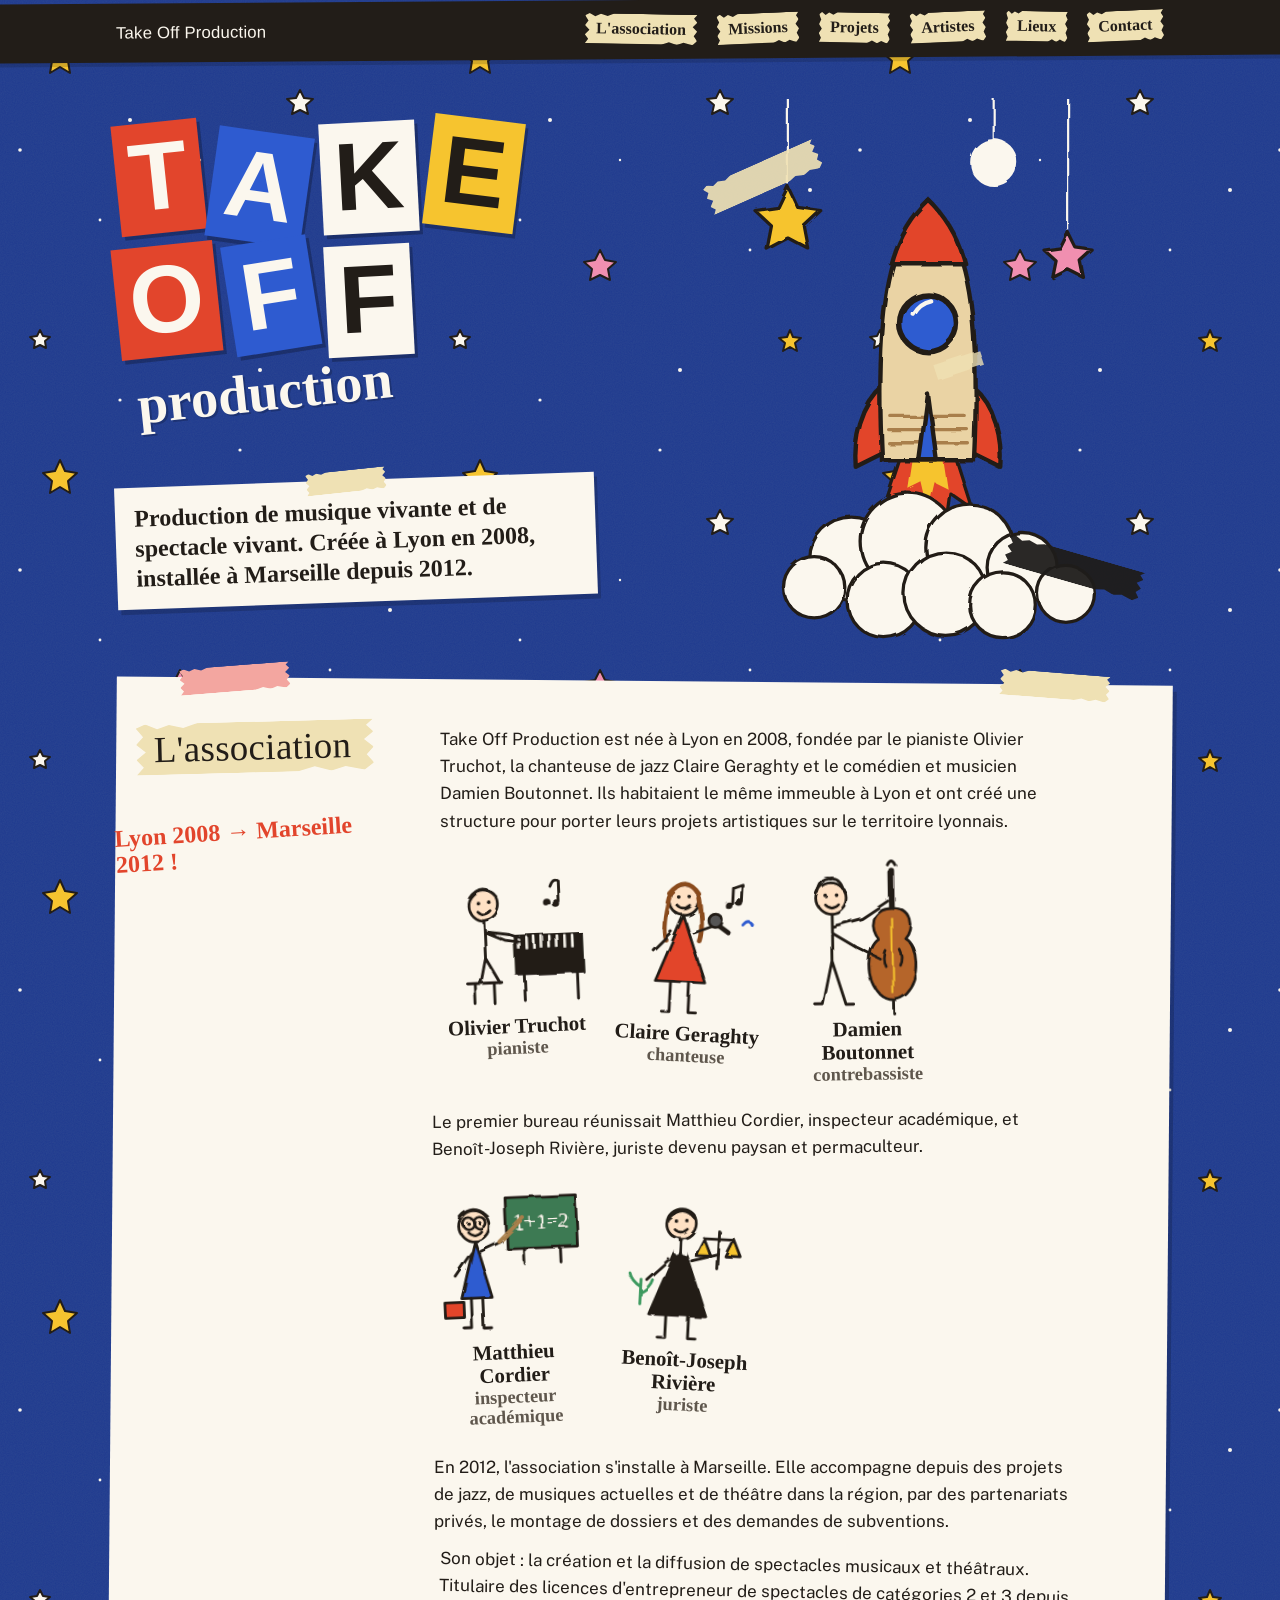
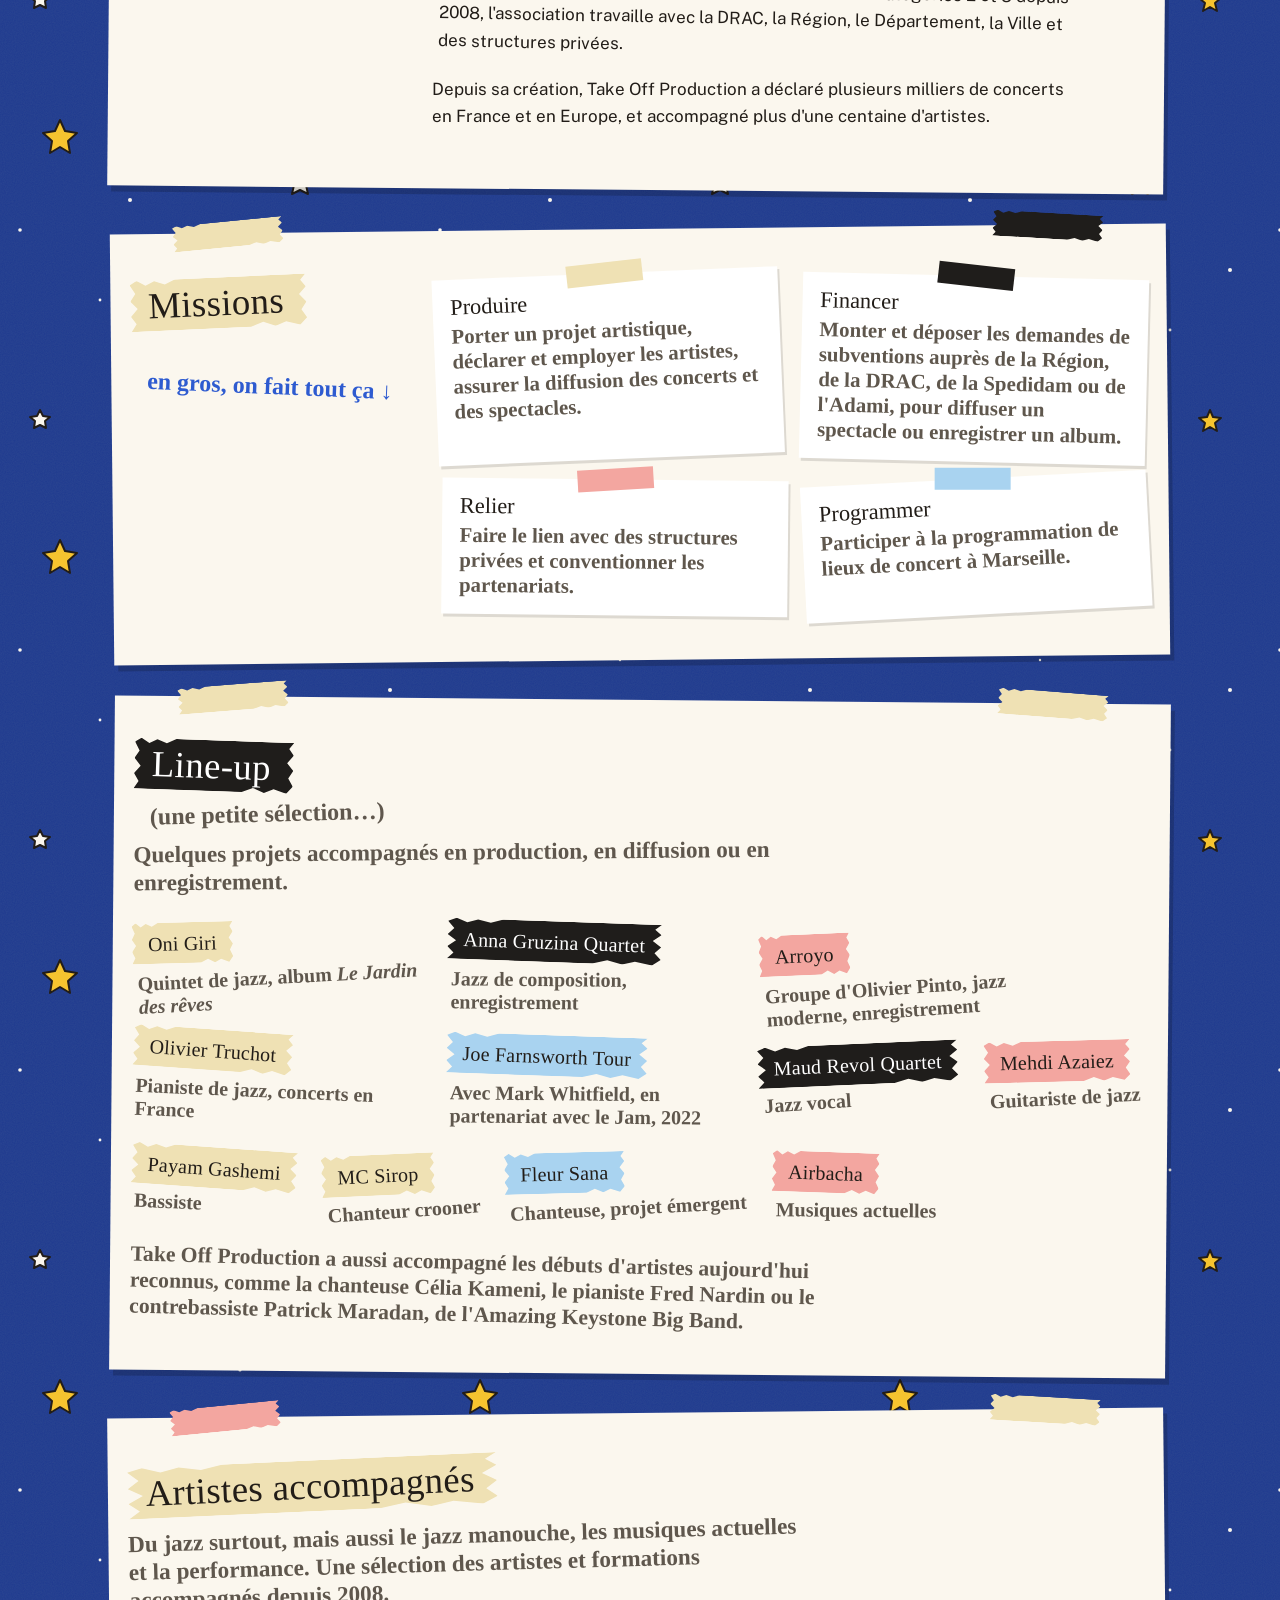
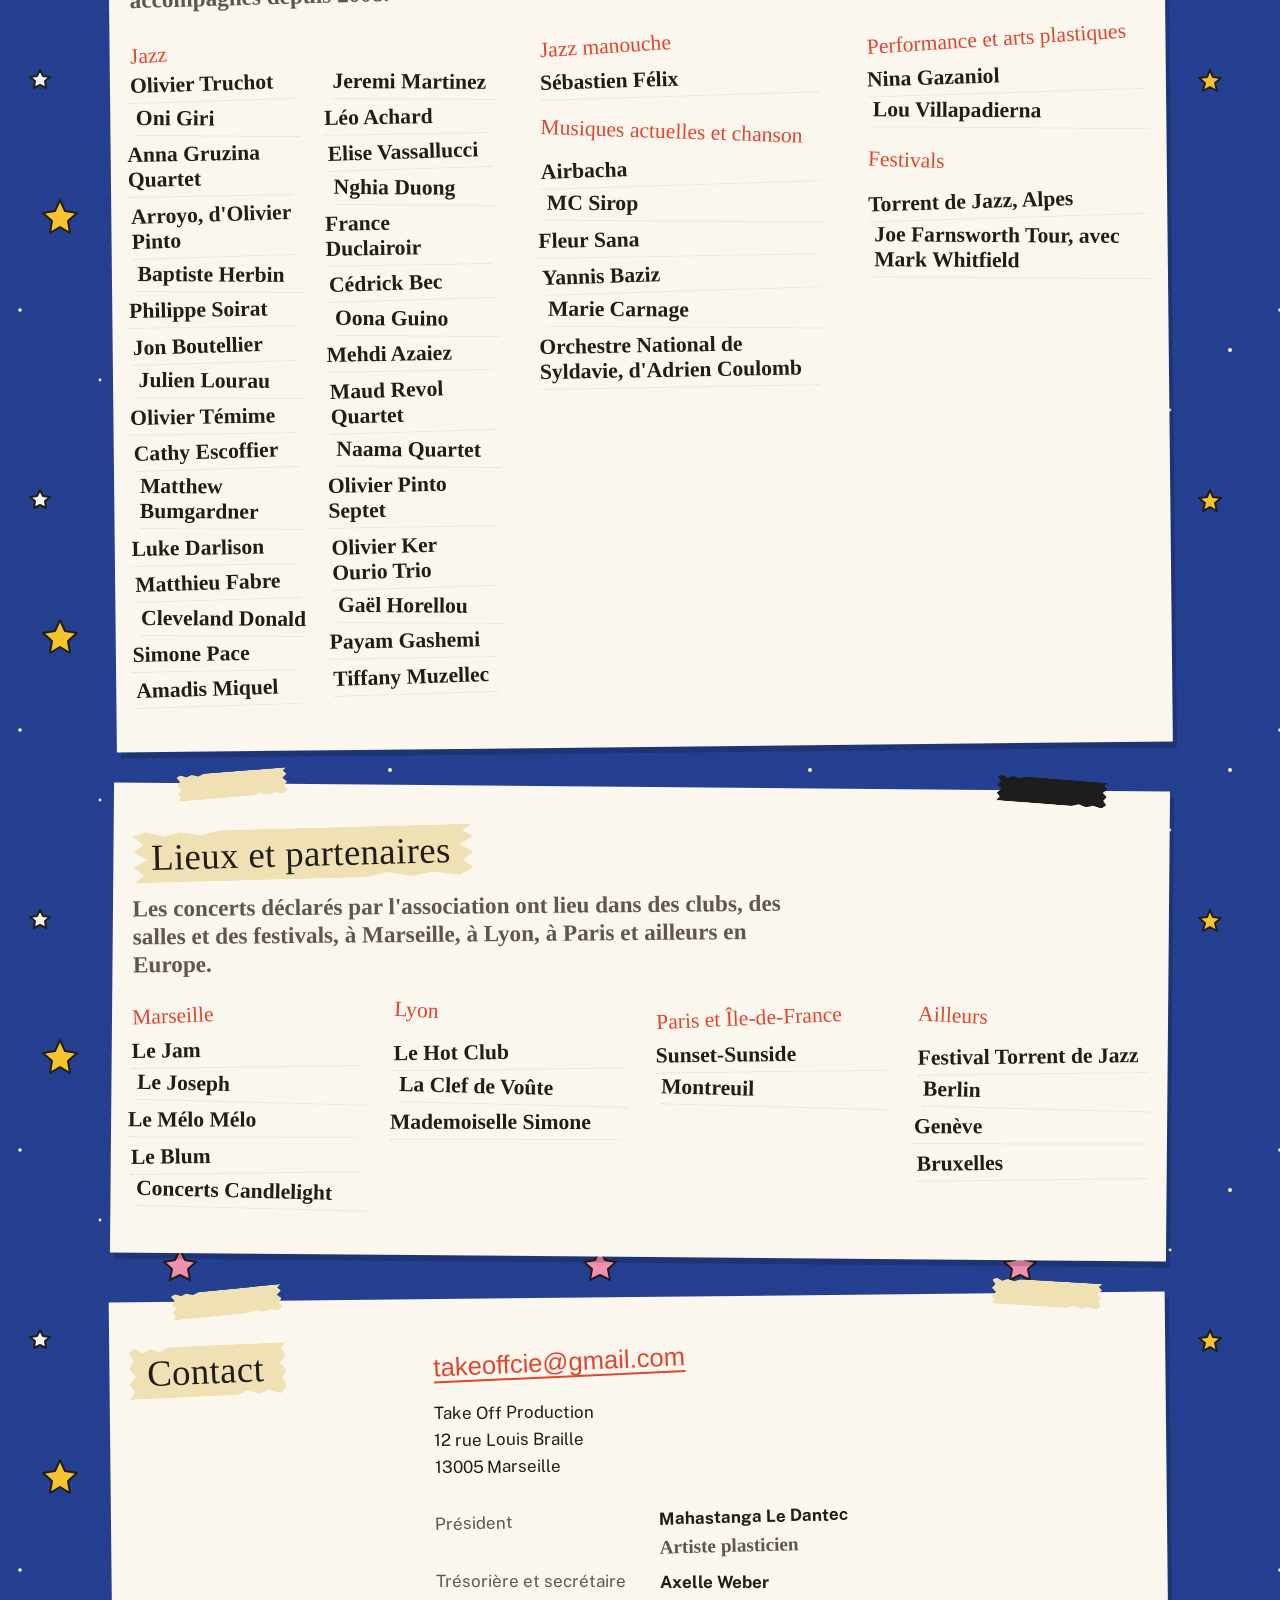
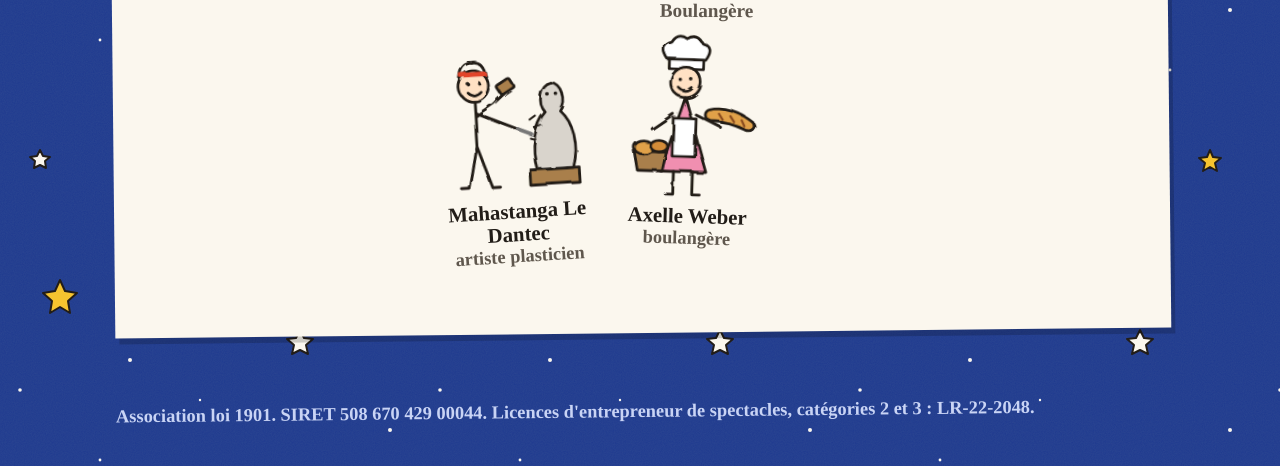
==== commit 2e63e6ff: "Fond bleu étoilé Co-Authored-By: Claude Opus 5.5 <noreply@anthropic.com> Claude-Session: https://cla" ====
--- a/index.html
+++ b/index.html
@@ -8,7 +8,7 @@
 <link rel="preconnect" href="https://fonts.googleapis.com">
 <link rel="preconnect" href="https://fonts.gstatic.com" crossorigin>
 <link href="https://fonts.googleapis.com/css2?family=Archivo+Black&family=Caveat:wght@600;700&family=Permanent+Marker&family=Public+Sans:wght@400;600;700&display=swap" rel="stylesheet">
-<link rel="stylesheet" href="fusee.css?v=5">
+<link rel="stylesheet" href="fusee.css?v=7">
 </head>
 <body>
 
--- a/fusee.css
+++ b/fusee.css
@@ -265,3 +265,16 @@
 .kid:nth-child(1) { transform: rotate(-3deg); }
 .kid:nth-child(2) { transform: rotate(2.5deg) translateY(0.4rem); }
 .kid:nth-child(3) { transform: rotate(-1.5deg); }
+
+/* ---------- Ciel bleu étoilé ---------- */
+:root { --night-sky: #1f3a8f; }
+body {
+  background-color: var(--night-sky);
+  background-image:
+    url("data:image/svg+xml,%3Csvg xmlns='http://www.w3.org/2000/svg' width='420' height='420'%3E%3Cg stroke='%23221d18' stroke-width='2' stroke-linejoin='round'%3E%3Cpath fill='%23f6c42f' d='M60 40l5 11 12 2-9 8 2 12-10-6-10 6 2-12-9-8 12-2z'/%3E%3Cpath fill='%23fbf7ee' d='M300 90l4 8 9 1-7 6 2 9-8-4-8 4 2-9-7-6 9-1z'/%3E%3Cpath fill='%23f08fb0' d='M180 250l5 10 11 2-8 7 2 11-10-5-10 5 2-11-8-7 11-2z'/%3E%3Cpath fill='%23f6c42f' d='M370 330l3 7 8 1-6 5 2 8-7-4-7 4 2-8-6-5 8-1z'/%3E%3Cpath fill='%23fbf7ee' d='M40 330l3 6 7 1-5 4 1 7-6-3-6 3 1-7-5-4 7-1z'/%3E%3C/g%3E%3Cg fill='%23fbf7ee'%3E%3Ccircle cx='130' cy='120' r='2'/%3E%3Ccircle cx='240' cy='30' r='1.6'/%3E%3Ccircle cx='390' cy='190' r='2'/%3E%3Ccircle cx='100' cy='220' r='1.4'/%3E%3Ccircle cx='260' cy='370' r='2'/%3E%3Ccircle cx='330' cy='250' r='1.4'/%3E%3Ccircle cx='20' cy='150' r='1.8'/%3E%3Ccircle cx='200' cy='160' r='1.2'/%3E%3Ccircle cx='120' cy='400' r='1.6'/%3E%3C/g%3E%3C/svg%3E"),
+    url("data:image/svg+xml,%3Csvg xmlns='http://www.w3.org/2000/svg' width='240' height='240'%3E%3Cfilter id='n'%3E%3CfeTurbulence type='fractalNoise' baseFrequency='0.9' numOctaves='3' stitchTiles='stitch'/%3E%3CfeColorMatrix values='0 0 0 0 0.05 0 0 0 0 0.1 0 0 0 0 0.3 0 0 0 0.35 0'/%3E%3C/filter%3E%3Crect width='240' height='240' filter='url(%23n)'/%3E%3C/svg%3E");
+}
+.strings line { stroke: var(--sheet); }
+.moon { stroke: var(--sheet); }
+.foot { color: #c9d4f5; }
+.two-col > .note { margin-left: 0.6rem; transform-origin: center; }
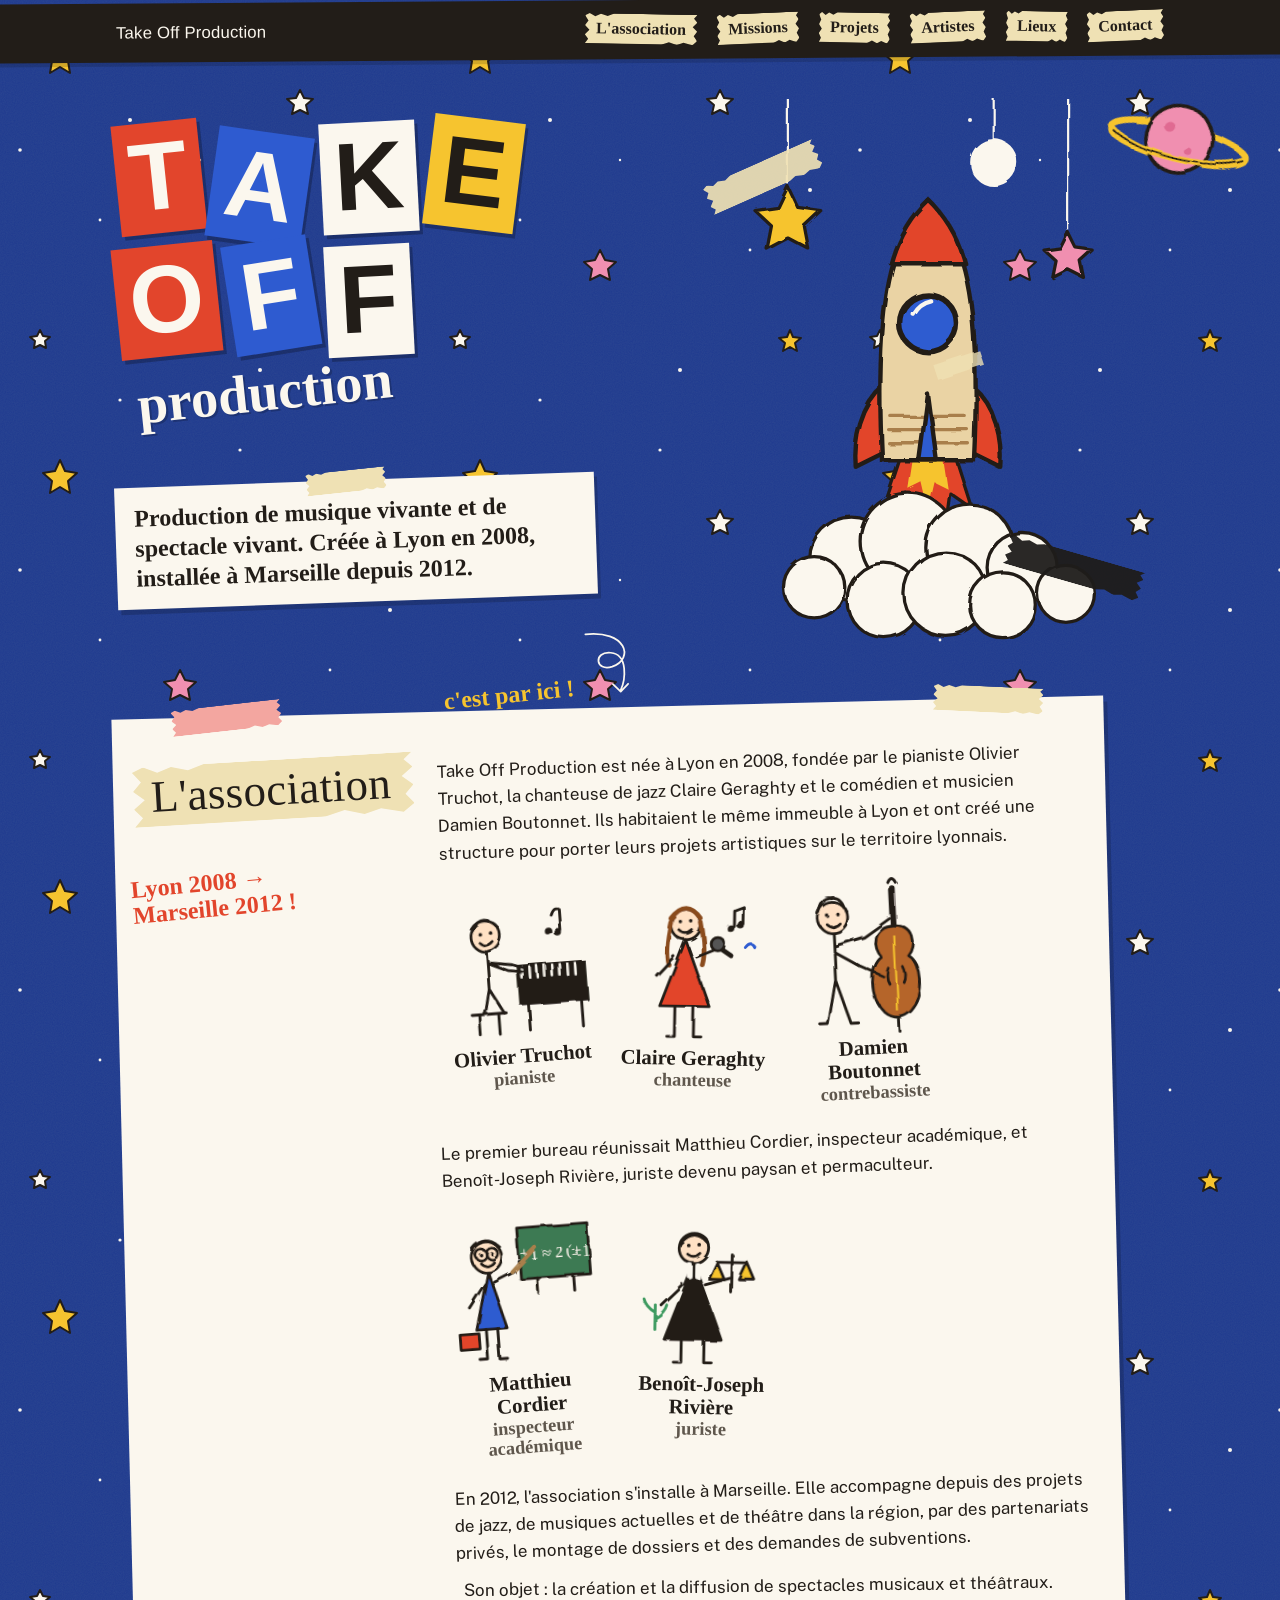
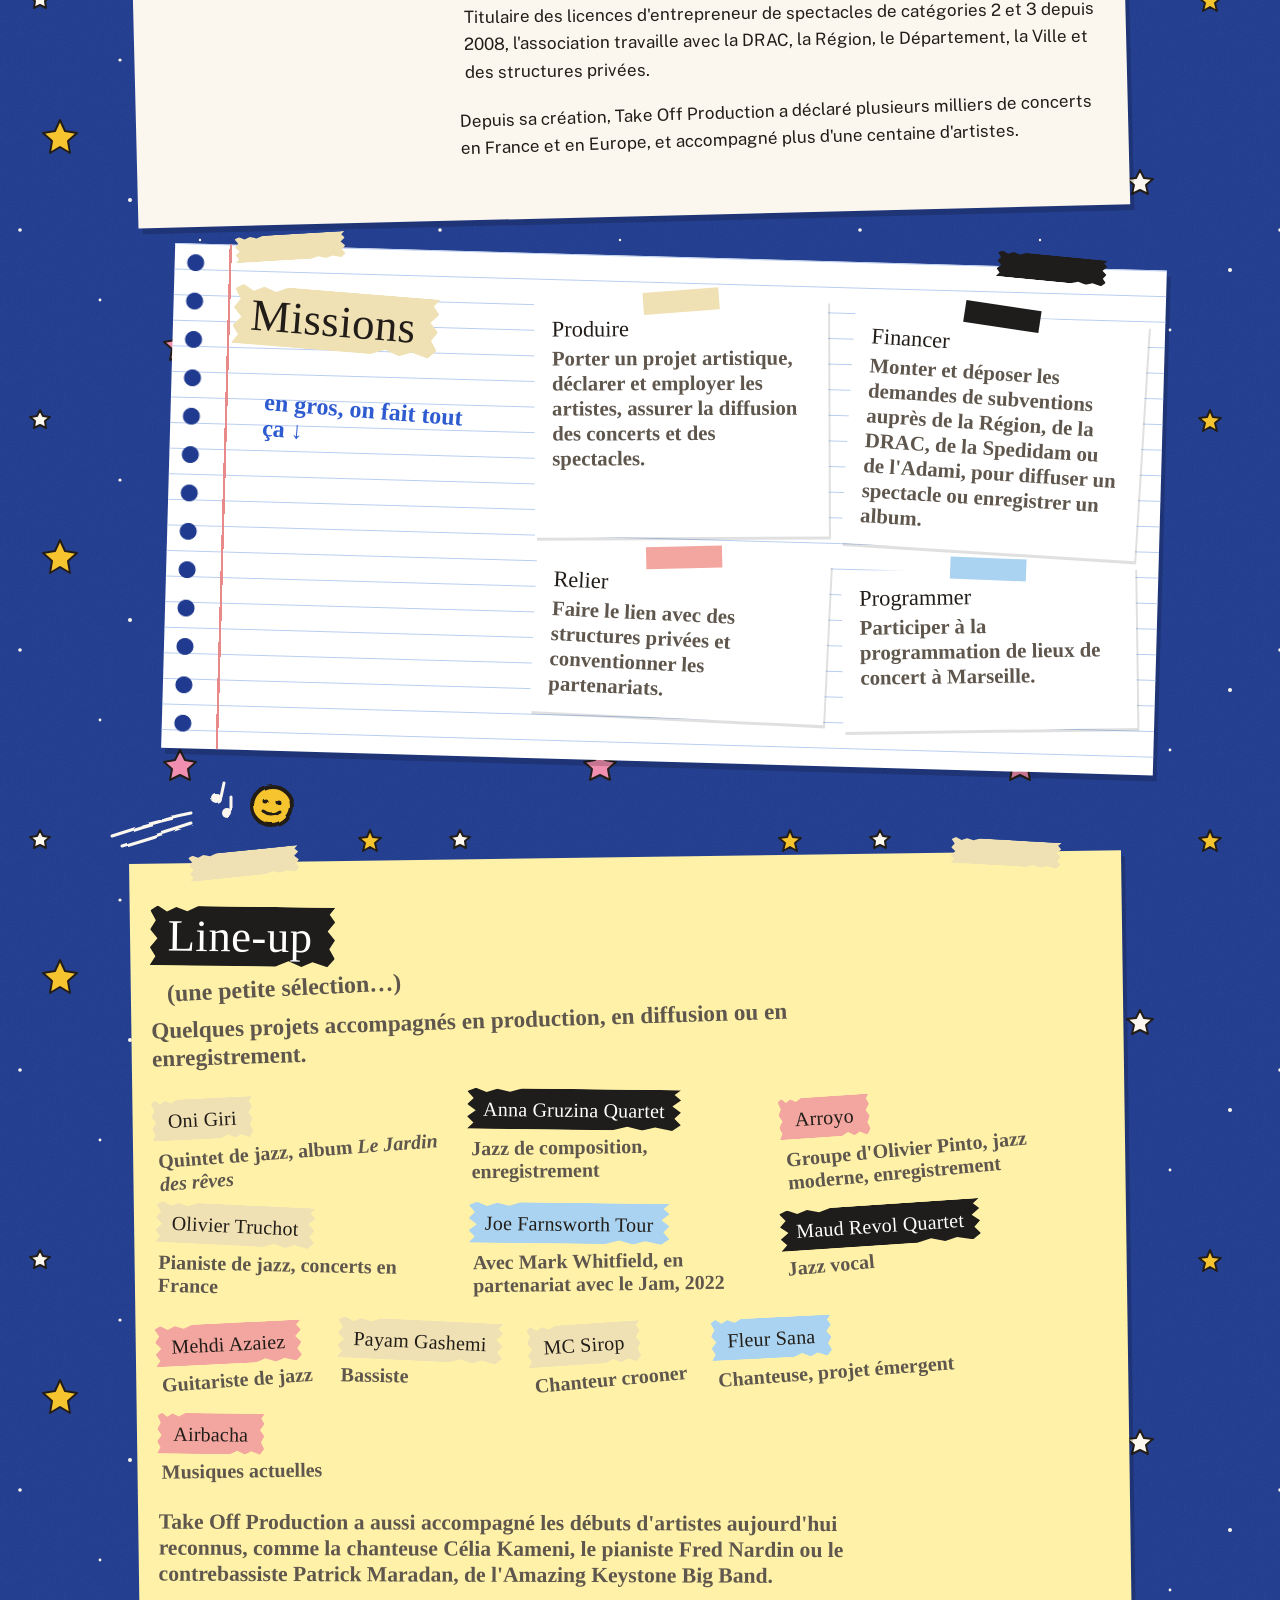
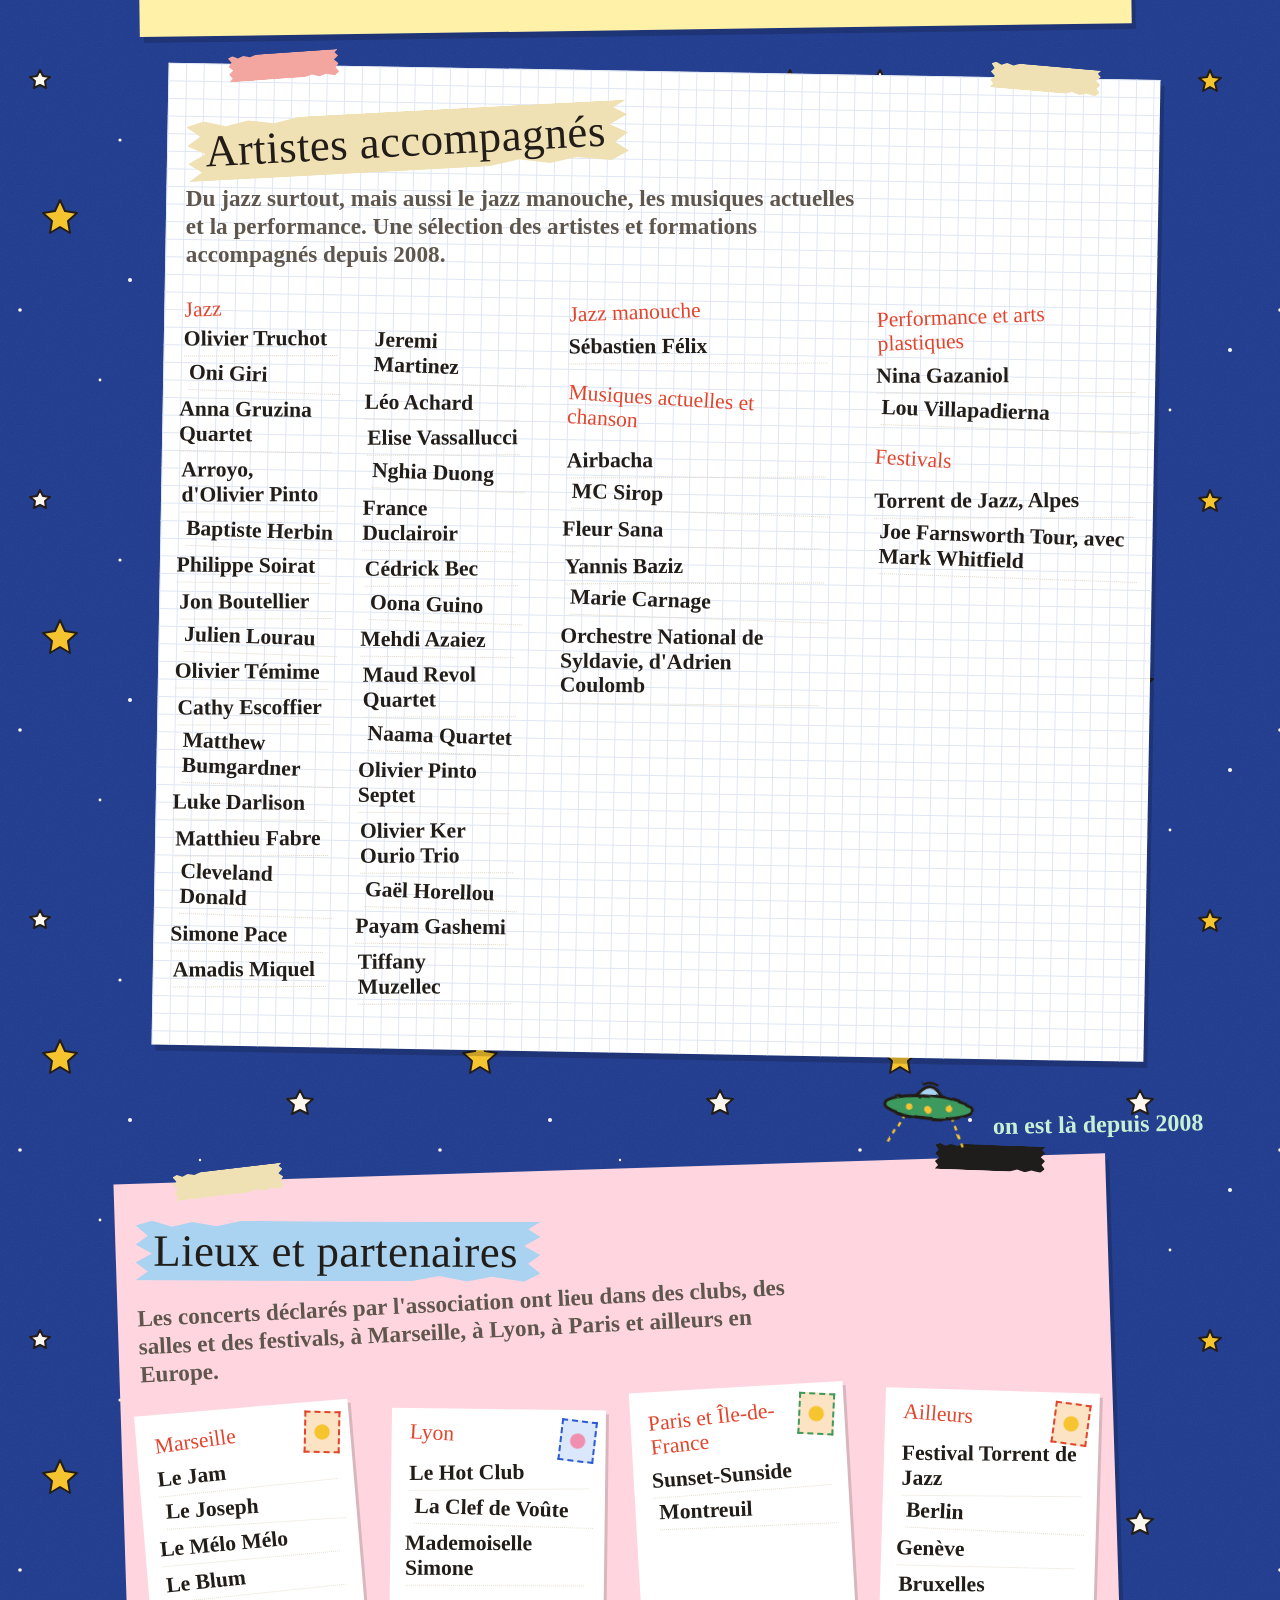
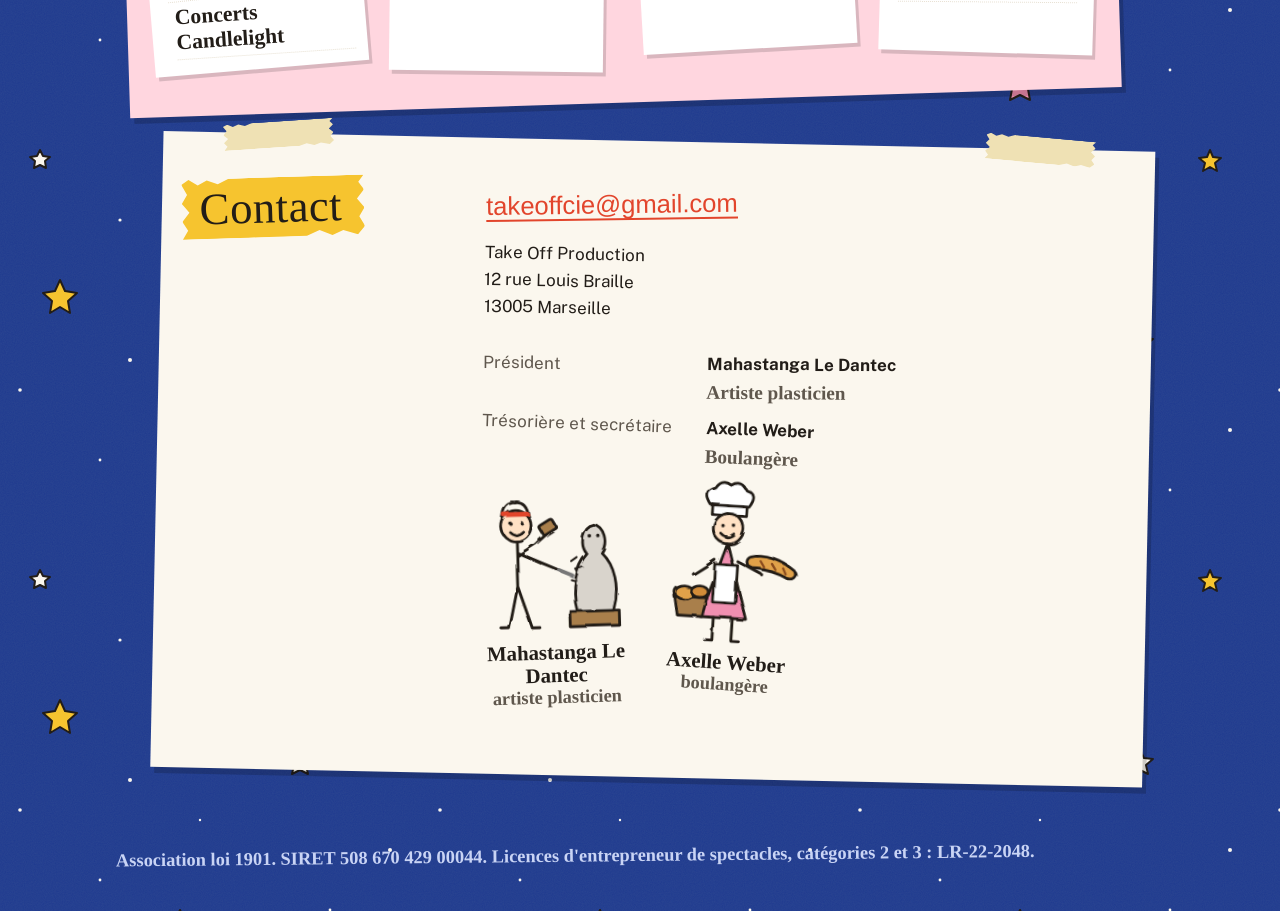
==== commit bc59844d: "Plus foufou : feuilles variées, gribouillis, cartes postales, 1+1 ≈ 2 Co-Authored-By: Claude Opus 5." ====
--- a/index.html
+++ b/index.html
@@ -8,7 +8,7 @@
 <link rel="preconnect" href="https://fonts.googleapis.com">
 <link rel="preconnect" href="https://fonts.gstatic.com" crossorigin>
 <link href="https://fonts.googleapis.com/css2?family=Archivo+Black&family=Caveat:wght@600;700&family=Permanent+Marker&family=Public+Sans:wght@400;600;700&display=swap" rel="stylesheet">
-<link rel="stylesheet" href="fusee.css?v=7">
+<link rel="stylesheet" href="fusee.css?v=10">
 </head>
 <body>
 
@@ -76,6 +76,8 @@
   </div>
 </section>
 
+<div class="doodle d-arrow" aria-hidden="true"><span>c'est par ici !</span><svg viewBox="0 0 120 120"><path fill="none" stroke="#fbf7ee" stroke-width="3" stroke-linecap="round" stroke-linejoin="round" d="M20 10 C 90 10 100 60 60 70 C 30 76 30 40 60 46 C 90 52 80 95 70 112 M58 100 L70 114 L84 102"/></svg></div>
+<div class="doodle d-planet" aria-hidden="true"><svg viewBox="0 0 160 120"><g filter="url(#boil)"><ellipse cx="80" cy="64" rx="74" ry="18" fill="none" stroke="#f6c42f" stroke-width="7"/><circle cx="80" cy="60" r="36" fill="#f08fb0" stroke="#221d18" stroke-width="4"/><circle cx="68" cy="50" r="6" fill="#e06b92"/><circle cx="92" cy="70" r="4" fill="#e06b92"/><path d="M8 66 C 40 86 120 86 152 66" fill="none" stroke="#f6c42f" stroke-width="7" stroke-linecap="round"/><path d="M8 66 C 40 86 120 86 152 66" fill="none" stroke="#221d18" stroke-width="2"/></g></svg></div>
 <section id="association" class="block">
   <div class="wrap two-col">
     <h2>L'association</h2>
@@ -124,7 +126,7 @@
       <div class="crew">
       <figure class="kid">
         <svg viewBox="0 0 160 175" role="img" aria-label="Dessin : Matthieu Cordier, inspecteur académique"><g filter="url(#boil)"><rect x="78" y="24" width="74" height="54" fill="#3c7a52" stroke="#221d18" stroke-width="3" stroke-linecap="round" stroke-linejoin="round"/>
-      <text x="115" y="58" text-anchor="middle" font-family="Caveat, cursive" font-size="22" fill="#fbf7ee">1+1=2</text>
+      <text x="115" y="58" text-anchor="middle" font-family="Caveat, cursive" font-size="17" fill="#fbf7ee">1+1 ≈ 2 (±1)</text>
       <path d="M96 78 v16 M134 78 v16" stroke="#221d18" stroke-width="3" stroke-linecap="round" stroke-linejoin="round"/>
       <circle cx="44" cy="52" r="16" fill="#ffe1c4" stroke="#221d18" stroke-width="3" stroke-linecap="round" stroke-linejoin="round"/>
       <circle cx="38" cy="49" r="2" fill="#221d18"/><circle cx="50" cy="49" r="2" fill="#221d18"/>
@@ -184,6 +186,7 @@
   </div>
 </section>
 
+<div class="doodle d-comet" aria-hidden="true"><svg viewBox="0 0 220 80"><g filter="url(#boil)"><path fill="none" stroke="#fbf7ee" stroke-width="3" stroke-linecap="round" stroke-linejoin="round" d="M10 60 q30 -10 60 -18 M20 70 q40 -12 70 -22 M40 50 q30 -8 50 -12"/><path d="M118 20 l3 -14 M128 34 v-14" stroke="#fbf7ee" stroke-width="3" stroke-linecap="round"/><circle cx="114" cy="22" r="5" fill="#fbf7ee"/><circle cx="124" cy="36" r="5" fill="#fbf7ee"/><circle cx="170" cy="30" r="20" fill="#f6c42f" stroke="#221d18" stroke-width="4"/><circle cx="164" cy="26" r="2.5" fill="#221d18"/><circle cx="176" cy="26" r="2.5" fill="#221d18"/><path d="M162 36 q8 6 16 0" fill="none" stroke="#221d18" stroke-width="3" stroke-linecap="round"/></g></svg></div>
 <section id="projets" class="block board-block">
   <div class="wrap">
     <h2>Line-up</h2>
@@ -278,6 +281,7 @@
   </div>
 </section>
 
+<div class="doodle d-ufo" aria-hidden="true"><svg viewBox="0 0 140 110"><g filter="url(#boil)"><path d="M40 62 L20 104 M100 62 L120 104" stroke="#f6c42f" stroke-width="3" stroke-dasharray="6 6"/><path d="M50 44 q20 -36 40 0 Z" fill="#a9d3f0" stroke="#221d18" stroke-width="4"/><ellipse cx="70" cy="52" rx="56" ry="14" fill="#3c9a5f" stroke="#221d18" stroke-width="4"/><circle cx="44" cy="52" r="4" fill="#f6c42f"/><circle cx="70" cy="56" r="4" fill="#f6c42f"/><circle cx="96" cy="52" r="4" fill="#f6c42f"/><path d="M60 24 q10 -6 20 0" fill="none" stroke="#221d18" stroke-width="3"/></g></svg><span>on est là depuis 2008</span></div>
 <section id="lieux" class="block">
   <div class="wrap">
     <h2>Lieux et partenaires</h2>
--- a/fusee.css
+++ b/fusee.css
@@ -278,3 +278,74 @@
 .moon { stroke: var(--sheet); }
 .foot { color: #c9d4f5; }
 .two-col > .note { margin-left: 0.6rem; transform-origin: center; }
+
+/* ---------- Plus foufou ---------- */
+main { position: relative; }
+/* les lettres sautillent image par image */
+@media (prefers-reduced-motion: no-preference) {
+  .cut { animation: jig 0.9s steps(1) infinite; }
+  .cut:nth-child(2n) { animation-delay: -0.3s; }
+  .cut:nth-child(3n) { animation-delay: -0.6s; }
+  .d-ufo svg { animation: hover 2.6s steps(4) infinite alternate; }
+  .d-comet { animation: zoom 3s steps(6) infinite alternate; }
+}
+@keyframes jig { 0% { translate: 0 0; } 33% { translate: 0 -4px; } 66% { translate: 2px 1px; } }
+@keyframes hover { from { translate: 0 0; } to { translate: 0 -10px; } }
+@keyframes zoom { from { translate: 0 0; } to { translate: 24px -8px; } }
+
+/* des feuilles de toutes sortes, posées n'importe comment */
+main > .block { max-width: 62rem; }
+#association { transform: rotate(-1.4deg) translateX(-1.2rem); }
+#missions {
+  transform: rotate(1.6deg) translateX(1.5rem);
+  background-color: #fff;
+  background-image:
+    radial-gradient(circle at 1.3rem 50%, var(--night-sky) 0 0.5rem, transparent 0.55rem),
+    linear-gradient(90deg, transparent 3.4rem, #e98a8a 3.4rem 3.55rem, transparent 3.55rem),
+    linear-gradient(#b9cdf0 1px, transparent 1px);
+  background-size: 2.6rem 2.4rem, 100% 100%, 100% 1.6rem;
+  background-repeat: repeat-y, no-repeat, repeat;
+  padding-left: 2.5rem;
+}
+#projets { transform: rotate(-0.8deg) translateX(-0.6rem); background: #fff2a8; }
+#artistes {
+  transform: rotate(1deg) translateX(1rem);
+  background-color: #fff;
+  background-image: linear-gradient(#dfe6f3 1px, transparent 1px), linear-gradient(90deg, #dfe6f3 1px, transparent 1px);
+  background-size: 1.1rem 1.1rem;
+}
+#lieux { transform: rotate(-1.8deg) translateX(-1.4rem); background: #ffd6df; }
+#contact { transform: rotate(1.2deg) translateX(0.8rem); }
+@media (max-width: 40rem) { main > .block { transform: rotate(-0.8deg) !important; } #missions { transform: rotate(0.9deg) !important; } }
+
+h2 { font-size: clamp(2rem, 5vw, 2.8rem); }
+#missions h2 { transform: rotate(3deg); }
+#artistes h2 { transform: rotate(-4deg); }
+#lieux h2 { background: #a9d3f0; transform: rotate(2deg); }
+#contact h2 { background: var(--yellow); transform: rotate(-3deg); }
+
+/* les lieux : des cartes postales avec un timbre */
+#lieux .cities > div { position: relative; background: #fff; padding: 1rem 1.1rem 0.9rem; box-shadow: 3px 4px 0 rgba(0,0,0,0.15); }
+#lieux .cities > div:nth-child(1) { transform: rotate(-3deg); }
+#lieux .cities > div:nth-child(2) { transform: rotate(2.5deg) translateY(0.6rem); }
+#lieux .cities > div:nth-child(3) { transform: rotate(-1.5deg) translateY(-0.3rem); }
+#lieux .cities > div:nth-child(4) { transform: rotate(3.5deg) translateY(0.4rem); }
+#lieux .cities > div::after { content: ""; position: absolute; top: 0.6rem; right: 0.6rem; width: 2rem; height: 2.4rem; border: 2px dashed var(--red); background: radial-gradient(circle, var(--yellow) 0 0.45rem, transparent 0.5rem), #fbe3c4; transform: rotate(6deg); }
+#lieux .cities > div:nth-child(2)::after { border-color: var(--blue); background: radial-gradient(circle, var(--pink) 0 0.45rem, transparent 0.5rem), #dbe8fb; }
+#lieux .cities > div:nth-child(3)::after { border-color: var(--green); }
+#lieux .cities li { border-bottom-color: #e7e0d2; }
+
+/* gribouillis dans le ciel */
+.doodle { position: relative; z-index: 3; pointer-events: none; }
+.doodle svg { display: block; overflow: visible; }
+.doodle span { font-family: var(--hand); font-weight: 700; font-size: 1.5rem; line-height: 1; color: var(--yellow); }
+.d-arrow { display: flex; align-items: flex-end; gap: 0.3rem; width: max-content; margin: -0.5rem auto -2.2rem; transform: translateX(-6rem) rotate(-6deg); }
+.d-arrow svg { width: 70px; }
+.d-planet { position: absolute; right: 2%; top: 1.5rem; width: 150px; transform: rotate(14deg); }
+.d-comet { width: 220px; margin: -1.6rem 0 -2.4rem 8%; }
+.d-ufo { display: flex; align-items: center; gap: 0.6rem; width: max-content; margin: -1rem 6% -2.2rem auto; transform: rotate(5deg); }
+.d-ufo svg { width: 110px; }
+.d-ufo span { color: #c8f0d4; transform: rotate(-6deg); }
+@media (max-width: 52rem) { .d-planet { width: 96px; top: -1rem; right: 0; } .d-arrow { transform: rotate(-6deg); } }
+.two-col > .note { margin-left: 1.6rem; max-width: 14rem; }
+@media (max-width: 40rem) { .kid { width: 8.2rem; } .crew { gap: 0.4rem 0.8rem; justify-content: center; } .d-arrow { margin-bottom: -0.6rem; } }
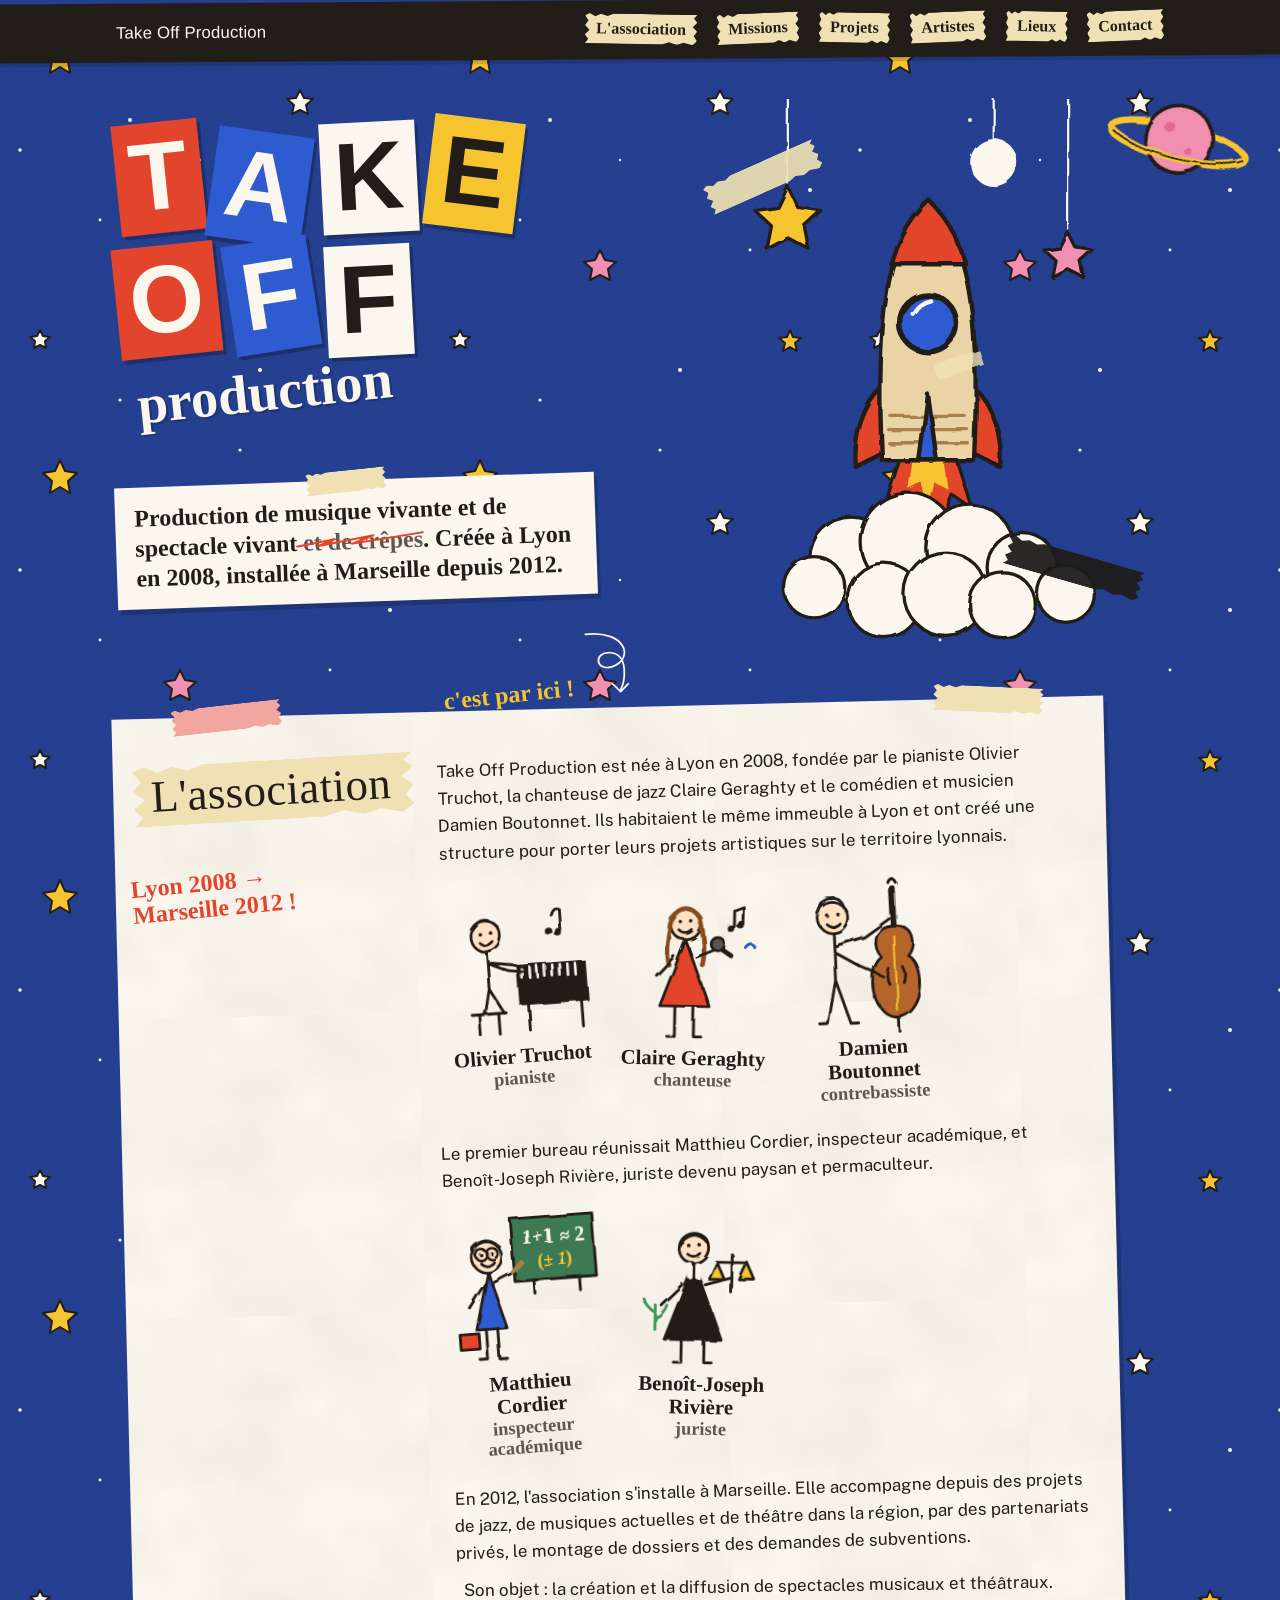
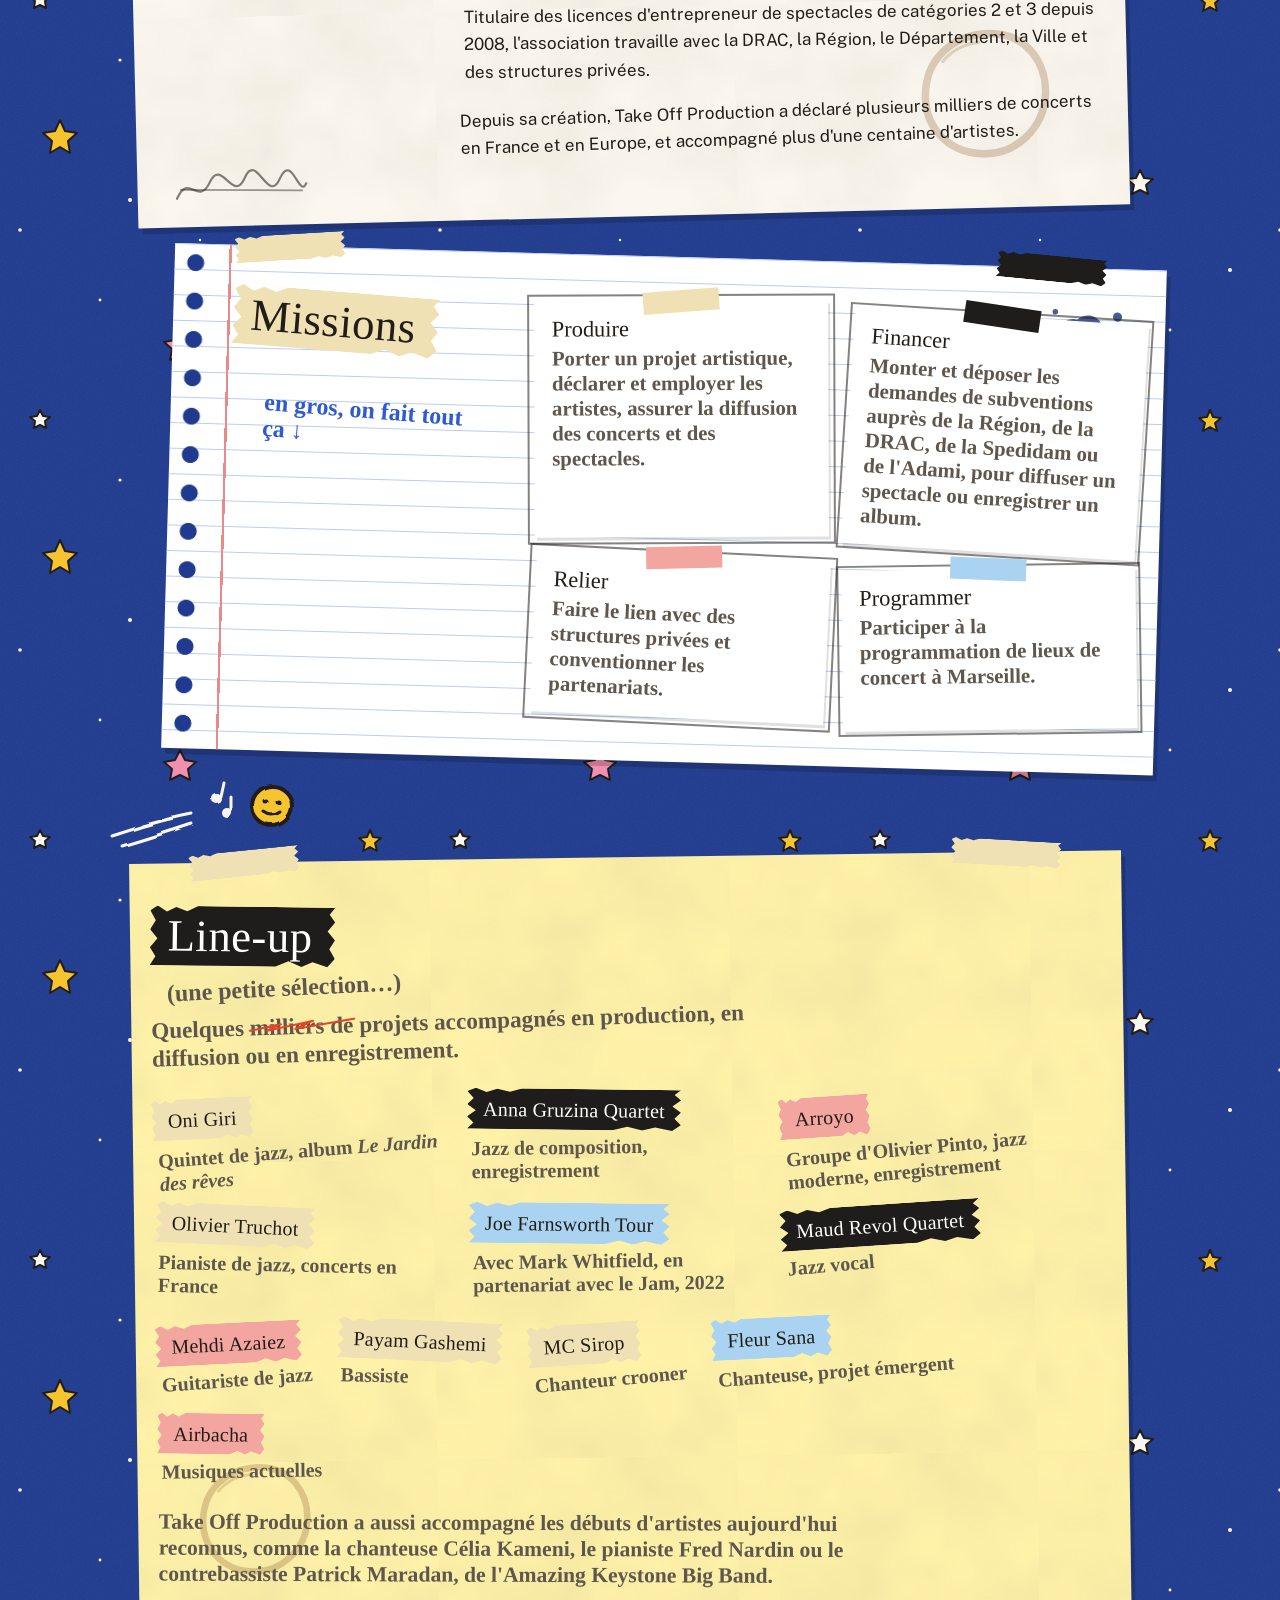
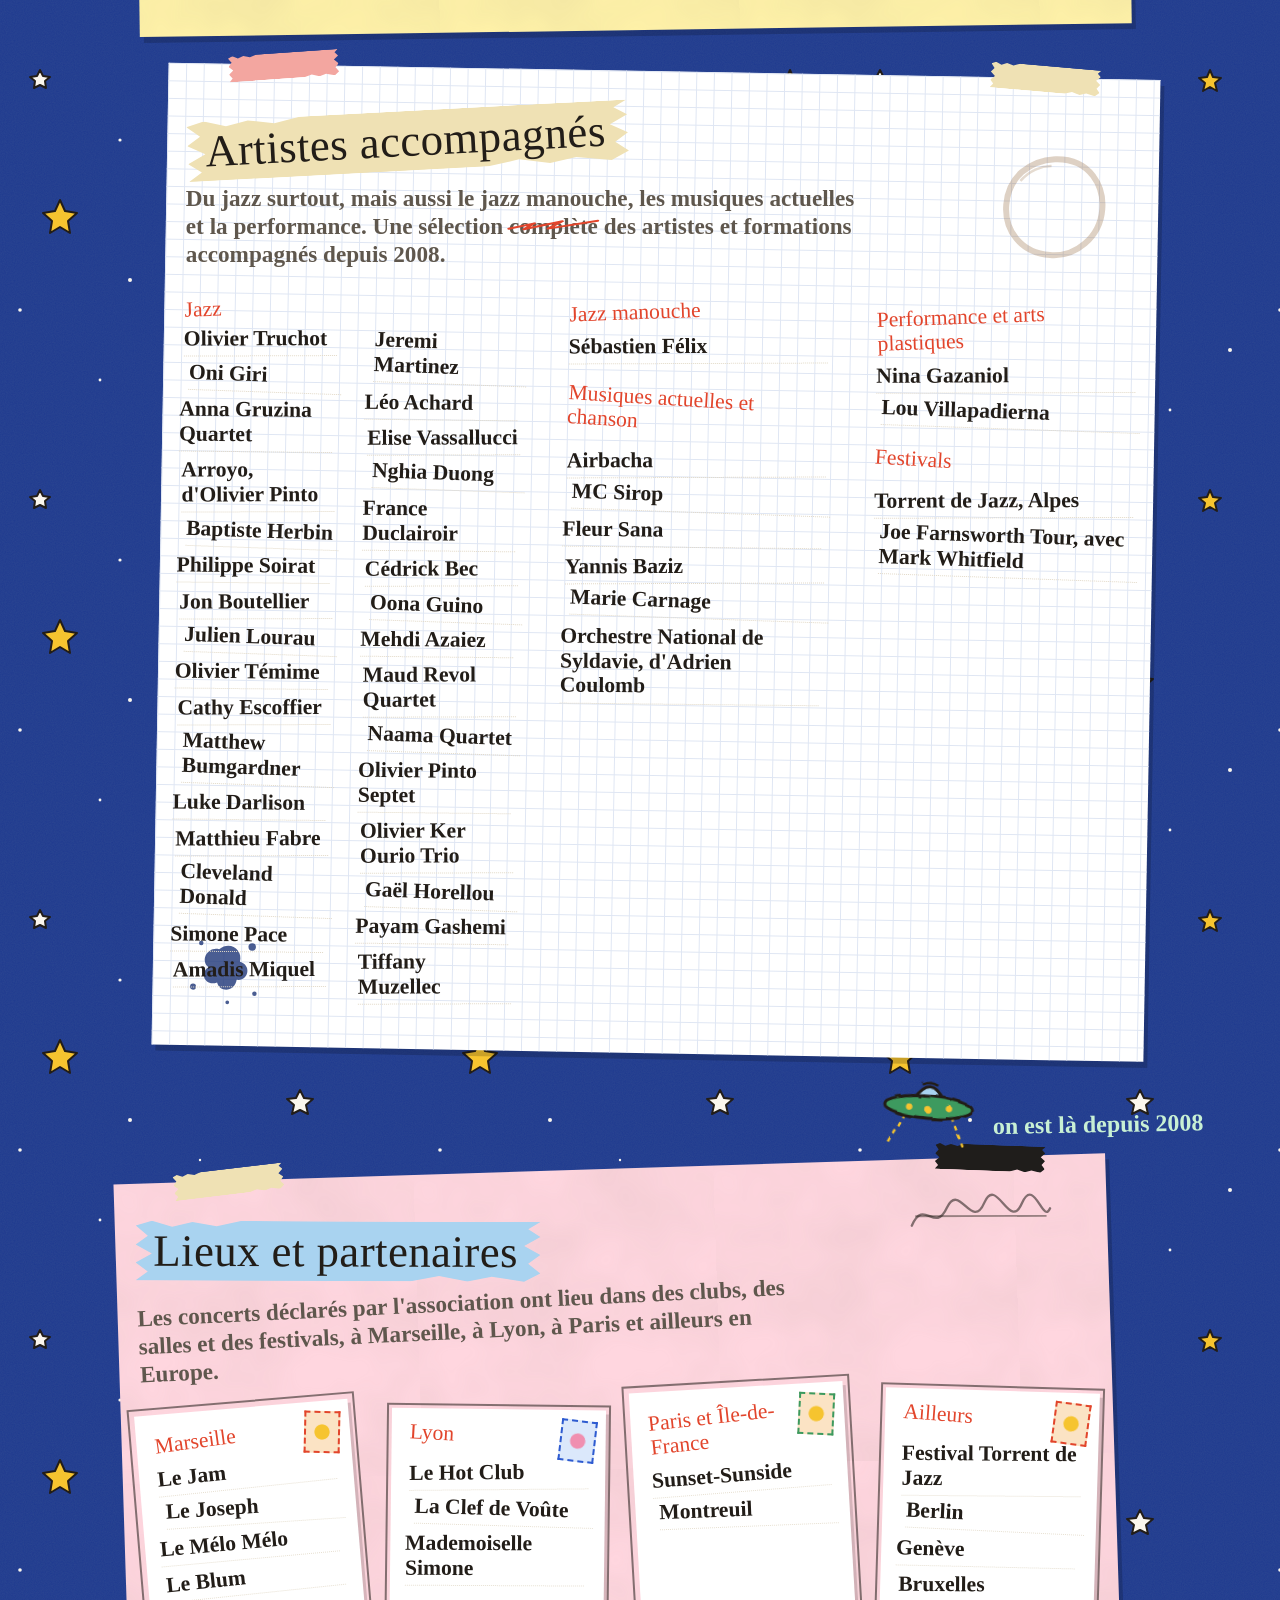
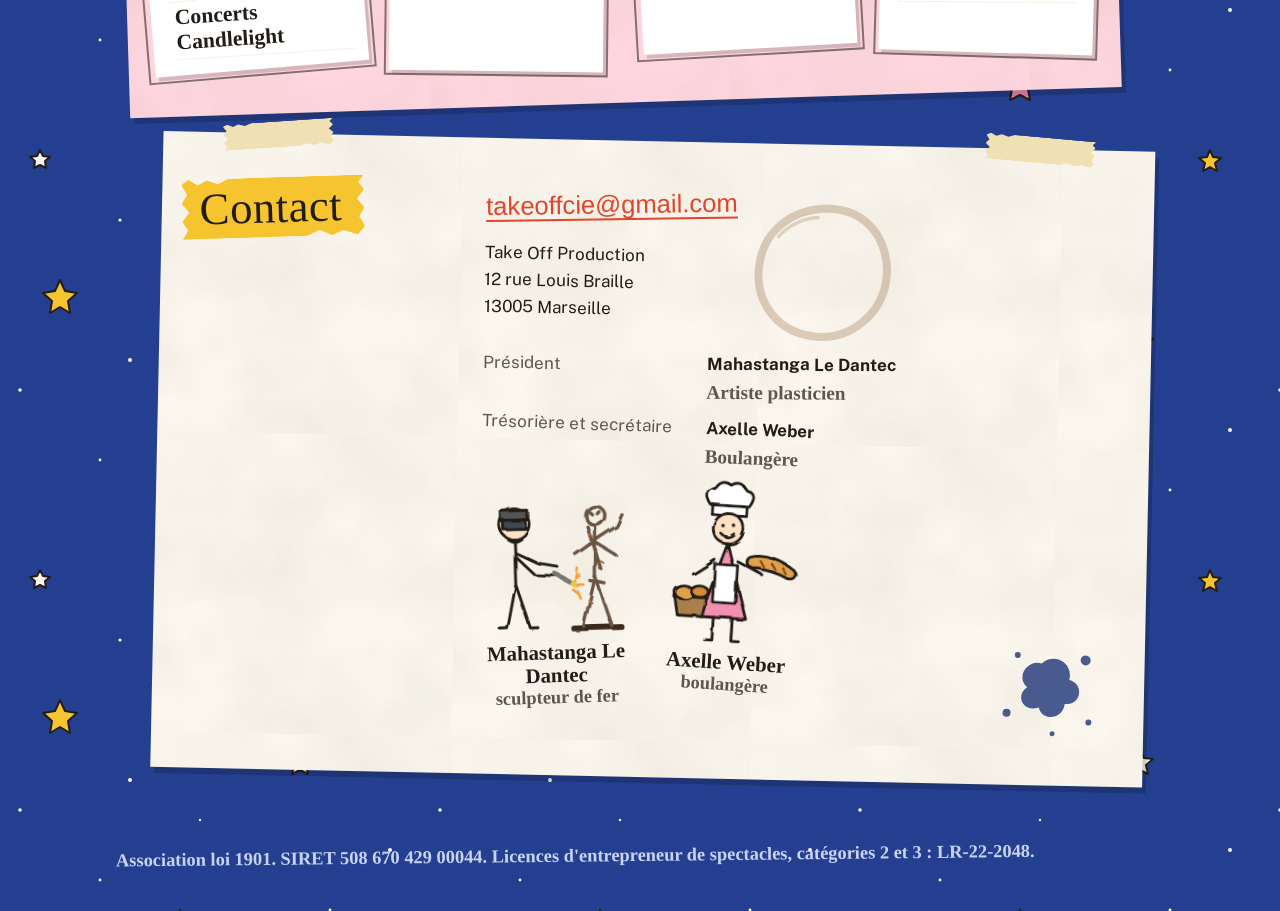
==== commit eb2a059e: "Plus brouillon : taches, ratures ; sculpteur de fer ; tableau lisible Co-Authored-By: Claude Opus 5." ====
--- a/index.html
+++ b/index.html
@@ -8,7 +8,7 @@
 <link rel="preconnect" href="https://fonts.googleapis.com">
 <link rel="preconnect" href="https://fonts.gstatic.com" crossorigin>
 <link href="https://fonts.googleapis.com/css2?family=Archivo+Black&family=Caveat:wght@600;700&family=Permanent+Marker&family=Public+Sans:wght@400;600;700&display=swap" rel="stylesheet">
-<link rel="stylesheet" href="fusee.css?v=10">
+<link rel="stylesheet" href="fusee.css?v=11">
 </head>
 <body>
 
@@ -32,7 +32,7 @@
   <div class="wrap hero-grid">
     <div class="hero-text">
       <h1 aria-label="Take Off Production"><span class="cutline" aria-hidden="true"><span class="cut c0">T</span><span class="cut c1">A</span><span class="cut c2">K</span><span class="cut c3">E</span><span class="gap"></span><span class="cut c0">O</span><span class="cut c1">F</span><span class="cut c2">F</span></span><span class="hand" aria-hidden="true">production</span></h1>
-      <p class="hero-lede">Production de musique vivante et de spectacle vivant. Créée à Lyon en 2008, installée à Marseille depuis 2012.</p>
+      <p class="hero-lede">Production de musique vivante et de spectacle vivant<s aria-hidden="true"> et de crêpes</s>. Créée à Lyon en 2008, installée à Marseille depuis 2012.</p>
     </div>
     <figure class="rocket-scene" aria-hidden="true">
       <span class="tp tp-a"></span><span class="tp tp-b gaff"></span>
@@ -125,14 +125,14 @@
       <p>Le premier bureau réunissait Matthieu Cordier, inspecteur académique, et Benoît-Joseph Rivière, juriste devenu paysan et permaculteur.</p>
       <div class="crew">
       <figure class="kid">
-        <svg viewBox="0 0 160 175" role="img" aria-label="Dessin : Matthieu Cordier, inspecteur académique"><g filter="url(#boil)"><rect x="78" y="24" width="74" height="54" fill="#3c7a52" stroke="#221d18" stroke-width="3" stroke-linecap="round" stroke-linejoin="round"/>
-      <text x="115" y="58" text-anchor="middle" font-family="Caveat, cursive" font-size="17" fill="#fbf7ee">1+1 ≈ 2 (±1)</text>
-      <path d="M96 78 v16 M134 78 v16" stroke="#221d18" stroke-width="3" stroke-linecap="round" stroke-linejoin="round"/>
+        <svg viewBox="0 0 160 175" role="img" aria-label="Dessin : Matthieu Cordier, inspecteur académique"><g filter="url(#boil)"><rect x="72" y="14" width="86" height="66" fill="#3c7a52" stroke="#221d18" stroke-width="3" stroke-linecap="round" stroke-linejoin="round"/>
+      <text x="116" y="42" text-anchor="middle" font-family="Caveat, cursive" font-weight="700" font-size="21" fill="#fbf7ee">1+1 ≈ 2</text><text x="116" y="66" text-anchor="middle" font-family="Caveat, cursive" font-weight="700" font-size="19" fill="#f6c42f">(± 1)</text>
+      <path d="M92 80 v14 M140 80 v14" stroke="#221d18" stroke-width="3" stroke-linecap="round" stroke-linejoin="round"/>
       <circle cx="44" cy="52" r="16" fill="#ffe1c4" stroke="#221d18" stroke-width="3" stroke-linecap="round" stroke-linejoin="round"/>
       <circle cx="38" cy="49" r="2" fill="#221d18"/><circle cx="50" cy="49" r="2" fill="#221d18"/>
       <path d="M37 58 q7 7 14 0" fill="none" stroke="#221d18" stroke-width="3" stroke-linecap="round" stroke-linejoin="round"/><circle cx="38" cy="49" r="6" fill="none" stroke="#221d18" stroke-width="3" stroke-linecap="round" stroke-linejoin="round"/><circle cx="50" cy="49" r="6" fill="none" stroke="#221d18" stroke-width="3" stroke-linecap="round" stroke-linejoin="round"/><path d="M30 42 q14 -14 28 0" fill="none" stroke="#221d18" stroke-width="3" stroke-linecap="round" stroke-linejoin="round"/>
       <path d="M44 68 L28 128 L60 128 Z" fill="#2e5bd0" stroke="#221d18" stroke-width="3" stroke-linecap="round" stroke-linejoin="round"/>
-      <path d="M40 80 L22 104 M48 80 L72 70" fill="none" stroke="#221d18" stroke-width="3" stroke-linecap="round" stroke-linejoin="round"/><path d="M70 70 L96 46" stroke="#a97f4b" stroke-width="4" stroke-linecap="round"/>
+      <path d="M40 80 L22 104 M48 80 L72 70" fill="none" stroke="#221d18" stroke-width="3" stroke-linecap="round" stroke-linejoin="round"/><path d="M70 70 L80 60" stroke="#a97f4b" stroke-width="4" stroke-linecap="round"/>
       <path d="M38 128 v32 M50 128 v32 M38 160 h-8 M50 160 h8" stroke="#221d18" stroke-width="3" stroke-linecap="round" stroke-linejoin="round"/>
       <rect x="10" y="132" width="20" height="16" fill="#e2452c" stroke="#221d18" stroke-width="3" stroke-linecap="round" stroke-linejoin="round"/></g></svg>
         <figcaption><b>Matthieu Cordier</b> inspecteur académique</figcaption>
@@ -191,7 +191,7 @@
   <div class="wrap">
     <h2>Line-up</h2>
     <p class="note n3" aria-hidden="true">(une petite sélection…)</p>
-    <p class="section-intro">Quelques projets accompagnés en production, en diffusion ou en enregistrement.</p>
+    <p class="section-intro">Quelques <s aria-hidden="true">milliers de</s> projets accompagnés en production, en diffusion ou en enregistrement.</p>
     <ol class="lineup">
       <li><strong>Oni Giri</strong><span>Quintet de jazz, album <i>Le Jardin des rêves</i></span></li>
       <li><strong>Anna Gruzina Quartet</strong><span>Jazz de composition, enregistrement</span></li>
@@ -212,7 +212,7 @@
 <section id="artistes" class="block">
   <div class="wrap">
     <h2>Artistes accompagnés</h2>
-    <p class="section-intro">Du jazz surtout, mais aussi le jazz manouche, les musiques actuelles et la performance. Une sélection des artistes et formations accompagnés depuis 2008.</p>
+    <p class="section-intro">Du jazz surtout, mais aussi le jazz manouche, les musiques actuelles et la performance. Une sélection <s aria-hidden="true">complète</s> des artistes et formations accompagnés depuis 2008.</p>
     <div class="roster">
       <div>
         <h3>Jazz</h3>
@@ -320,17 +320,23 @@
 
       <div class="crew">
       <figure class="kid">
-        <svg viewBox="0 0 160 175" role="img" aria-label="Dessin : Mahastanga Le Dantec, artiste plasticien"><g filter="url(#boil)"><path d="M96 160 h52 v-16 h-52 Z" fill="#a97f4b" stroke="#221d18" stroke-width="3" stroke-linecap="round" stroke-linejoin="round"/>
-      <path d="M104 144 C 98 120 104 96 116 84 C 108 74 112 56 124 54 C 136 56 140 74 132 84 C 144 96 150 120 142 144 Z" fill="#d9d4cc" stroke="#221d18" stroke-width="3" stroke-linecap="round" stroke-linejoin="round"/>
-      <circle cx="120" cy="66" r="2" fill="#221d18"/><circle cx="129" cy="66" r="2" fill="#221d18"/>
-      <circle cx="42" cy="52" r="16" fill="#ffe1c4" stroke="#221d18" stroke-width="3" stroke-linecap="round" stroke-linejoin="round"/>
-      <circle cx="36" cy="49" r="2" fill="#221d18"/><circle cx="48" cy="49" r="2" fill="#221d18"/>
-      <path d="M35 58 q7 7 14 0" fill="none" stroke="#221d18" stroke-width="3" stroke-linecap="round" stroke-linejoin="round"/><path d="M28 44 q2 -18 14 -16 q12 -2 14 16" fill="none" stroke="#221d18" stroke-width="3" stroke-linecap="round" stroke-linejoin="round"/><path d="M30 40 h24" stroke="#e2452c" stroke-width="5" stroke-linecap="round"/>
-      <path d="M42 68 v48 M42 80 L68 92 L86 100 M42 84 L62 72 L74 62 M42 116 L32 160 M42 116 L56 160 M32 160 h-8 M56 160 h8" fill="none" stroke="#221d18" stroke-width="3" stroke-linecap="round" stroke-linejoin="round"/>
-      <path d="M86 100 L100 106" stroke="#777" stroke-width="4" stroke-linecap="round"/>
-      <rect x="68" y="50" width="16" height="10" rx="2" fill="#a97f4b" transform="rotate(-30 76 55)" stroke="#221d18" stroke-width="3" stroke-linecap="round" stroke-linejoin="round"/>
-      <path d="M100 92 l6 -4 M104 100 l7 -2 M98 110 l6 2" stroke="#221d18" stroke-width="2" stroke-linecap="round"/></g></svg>
-        <figcaption><b>Mahastanga Le Dantec</b> artiste plasticien</figcaption>
+        <svg viewBox="0 0 160 175" role="img" aria-label="Dessin : Mahastanga Le Dantec, artiste plasticien"><g filter="url(#boil)"><circle cx="40" cy="50" r="16" fill="#ffe1c4" stroke="#221d18" stroke-width="3" stroke-linecap="round" stroke-linejoin="round"/>
+      <path d="M26 46 h28 v-10 h-28 Z" fill="#555" stroke="#221d18" stroke-width="3" stroke-linecap="round" stroke-linejoin="round"/><rect x="28" y="46" width="24" height="9" fill="#3c4a55" stroke="#221d18" stroke-width="3" stroke-linecap="round" stroke-linejoin="round"/>
+      <path d="M33 66 q7 5 14 0" fill="none" stroke="#221d18" stroke-width="3" stroke-linecap="round" stroke-linejoin="round"/>
+      <path d="M40 66 v48 M40 80 L64 92 L84 96 M40 84 L60 104 L82 106 M40 114 L30 160 M40 114 L54 160 M30 160 h-8 M54 160 h8" fill="none" stroke="#221d18" stroke-width="3" stroke-linecap="round" stroke-linejoin="round"/>
+      <path d="M82 104 L96 112" stroke="#777" stroke-width="5" stroke-linecap="round"/>
+      <path d="M100 112 l8 -6 M101 116 l10 0 M99 120 l7 6 M104 108 l2 -9 M104 122 l3 8" stroke="#ff9a2e" stroke-width="2.5" stroke-linecap="round"/>
+      <circle cx="100" cy="114" r="3" fill="#f6c42f"/>
+      <path d="M100 162 h50" stroke="#3a2a1f" stroke-width="6" stroke-linecap="round"/>
+      <g stroke="#6b5444" stroke-width="3.5" stroke-linecap="round" fill="none">
+        <circle cx="126" cy="44" r="10"/>
+        <path d="M126 54 L124 108 M118 56 L130 100"/>
+        <path d="M125 70 L104 84 M125 70 L148 56 M148 56 L154 44 M125 72 L146 86"/>
+        <path d="M124 108 L110 160 M124 108 L140 160 M118 112 L134 116"/>
+        <path d="M120 40 l2 2 M130 40 l-2 2"/>
+      </g>
+      <path d="M120 64 l3 3 M130 92 l3 2 M116 132 l3 3" stroke="#b5652b" stroke-width="2" stroke-linecap="round"/></g></svg>
+        <figcaption><b>Mahastanga Le Dantec</b> sculpteur de fer</figcaption>
       </figure>
       <figure class="kid">
         <svg viewBox="0 0 160 175" role="img" aria-label="Dessin : Axelle Weber, boulangère"><g filter="url(#boil)"><path d="M54 22 q-10 -14 4 -18 q6 -10 16 -4 q10 -6 16 4 q14 4 4 18 Z" fill="#fff" stroke="#221d18" stroke-width="3" stroke-linecap="round" stroke-linejoin="round"/>
--- a/fusee.css
+++ b/fusee.css
@@ -349,3 +349,40 @@
 @media (max-width: 52rem) { .d-planet { width: 96px; top: -1rem; right: 0; } .d-arrow { transform: rotate(-6deg); } }
 .two-col > .note { margin-left: 1.6rem; max-width: 14rem; }
 @media (max-width: 40rem) { .kid { width: 8.2rem; } .crew { gap: 0.4rem 0.8rem; justify-content: center; } .d-arrow { margin-bottom: -0.6rem; } }
+
+/* ---------- Plus brouillon : taches, ratures, gribouillis ---------- */
+:root {
+  --ring: url("data:image/svg+xml,%3Csvg xmlns='http://www.w3.org/2000/svg' width='140' height='140'%3E%3Cpath d='M70 14 C 112 12 128 46 126 72 C 124 104 96 128 66 126 C 32 124 12 98 14 68 C 16 36 40 16 70 14' fill='none' stroke='%238a5a2b' stroke-opacity='0.28' stroke-width='7'/%3E%3Cpath d='M30 40 C 40 28 54 22 66 22' fill='none' stroke='%238a5a2b' stroke-opacity='0.22' stroke-width='3'/%3E%3C/svg%3E");
+  --splat: url("data:image/svg+xml,%3Csvg xmlns='http://www.w3.org/2000/svg' width='120' height='110'%3E%3Cg fill='%23233a7a' fill-opacity='0.82'%3E%3Cpath d='M52 30 C 66 18 84 30 80 46 C 96 50 92 72 76 70 C 74 86 54 88 50 74 C 34 80 26 62 38 54 C 26 44 38 26 52 30 Z'/%3E%3Ccircle cx='96' cy='26' r='5'/%3E%3Ccircle cx='18' cy='80' r='4'/%3E%3Ccircle cx='100' cy='88' r='3'/%3E%3Ccircle cx='28' cy='22' r='3'/%3E%3Ccircle cx='64' cy='100' r='2.5'/%3E%3C/g%3E%3C/svg%3E");
+  --scrib: url("data:image/svg+xml,%3Csvg xmlns='http://www.w3.org/2000/svg' width='160' height='60'%3E%3Cpath d='M6 40 C 20 10 30 50 44 22 S 70 48 84 18 S 110 50 124 20 S 146 44 154 26' fill='none' stroke='%23221d18' stroke-opacity='0.55' stroke-width='2.5' stroke-linecap='round'/%3E%3Cpath d='M10 30 L150 34' stroke='%23221d18' stroke-opacity='0.45' stroke-width='2'/%3E%3C/svg%3E");
+  --smudge: url("data:image/svg+xml,%3Csvg xmlns='http://www.w3.org/2000/svg' width='300' height='300'%3E%3Cfilter id='s'%3E%3CfeTurbulence type='fractalNoise' baseFrequency='0.012' numOctaves='3' seed='5'/%3E%3CfeColorMatrix values='0 0 0 0 0.3 0 0 0 0 0.25 0 0 0 0 0.2 0 0 0 0.16 -0.04'/%3E%3C/filter%3E%3Crect width='300' height='300' filter='url(%23s)'/%3E%3C/svg%3E");
+}
+#association { background-image: var(--ring), var(--scrib), var(--smudge); background-position: 92% 96%, 4% 99%, 0 0; background-size: 150px, 140px, 300px; background-repeat: no-repeat, no-repeat, repeat; }
+#missions {
+  background-image:
+    var(--splat),
+    radial-gradient(circle at 1.3rem 50%, var(--night-sky) 0 0.5rem, transparent 0.55rem),
+    linear-gradient(90deg, transparent 3.4rem, #e98a8a 3.4rem 3.55rem, transparent 3.55rem),
+    linear-gradient(#b9cdf0 1px, transparent 1px);
+  background-size: 110px, 2.6rem 2.4rem, 100% 100%, 100% 1.6rem;
+  background-position: 97% 6%, 0 0, 0 0, 0 0;
+  background-repeat: no-repeat, repeat-y, no-repeat, repeat;
+}
+#projets { background-image: var(--ring), var(--smudge); background-position: 6% 92%, 0 0; background-size: 130px, 300px; background-repeat: no-repeat, repeat; }
+#artistes {
+  background-image: var(--splat), var(--ring), linear-gradient(#dfe6f3 1px, transparent 1px), linear-gradient(90deg, #dfe6f3 1px, transparent 1px);
+  background-size: 90px, 120px, 1.1rem 1.1rem, 1.1rem 1.1rem;
+  background-position: 3% 96%, 95% 8%, 0 0, 0 0;
+  background-repeat: no-repeat, no-repeat, repeat, repeat;
+}
+#lieux { background-image: var(--scrib), var(--smudge); background-position: 94% 6%, 0 0; background-size: 150px, 300px; background-repeat: no-repeat, repeat; }
+#contact { background-image: var(--splat), var(--ring), var(--smudge); background-position: 96% 92%, 70% 10%, 0 0; background-size: 120px, 160px, 300px; background-repeat: no-repeat, no-repeat, repeat; }
+
+/* les ratures */
+s { text-decoration: none; position: relative; color: var(--soft); }
+s::after { content: ""; position: absolute; left: -2px; right: -2px; top: 48%; height: 0.55em; transform: translateY(-50%) rotate(-3deg);
+  background: url("data:image/svg+xml,%3Csvg xmlns='http://www.w3.org/2000/svg' viewBox='0 0 100 20' preserveAspectRatio='none'%3E%3Cpath d='M2 12 L30 6 L18 14 L60 5 L44 15 L98 7' fill='none' stroke='%23e2452c' stroke-width='3' stroke-linecap='round' stroke-linejoin='round'/%3E%3C/svg%3E") center / 100% 100% no-repeat; }
+
+/* tracés au crayon un peu tremblés autour des fiches et cartes */
+.missions li, #lieux .cities > div { outline: 2px solid rgba(34,29,24,0.55); outline-offset: 3px; }
+.missions li:nth-child(odd), #lieux .cities > div:nth-child(odd) { outline-offset: 5px; }
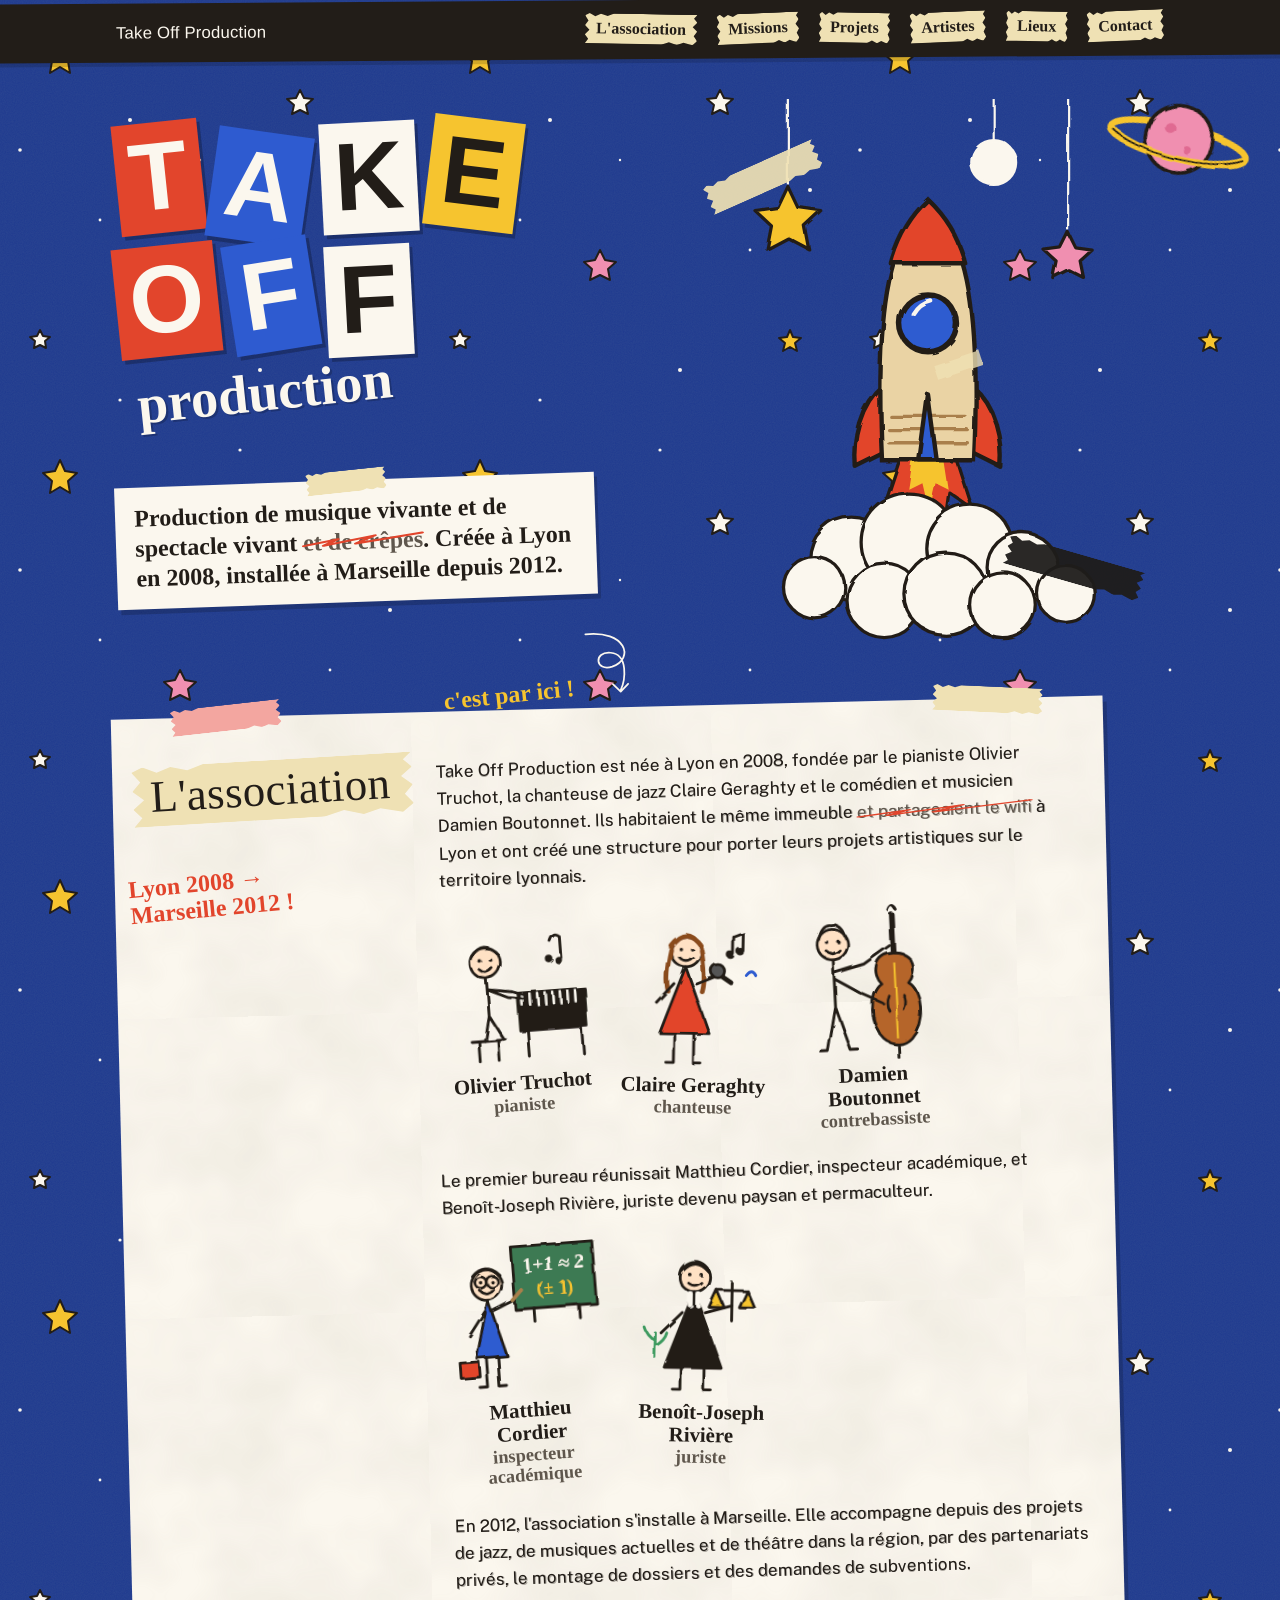
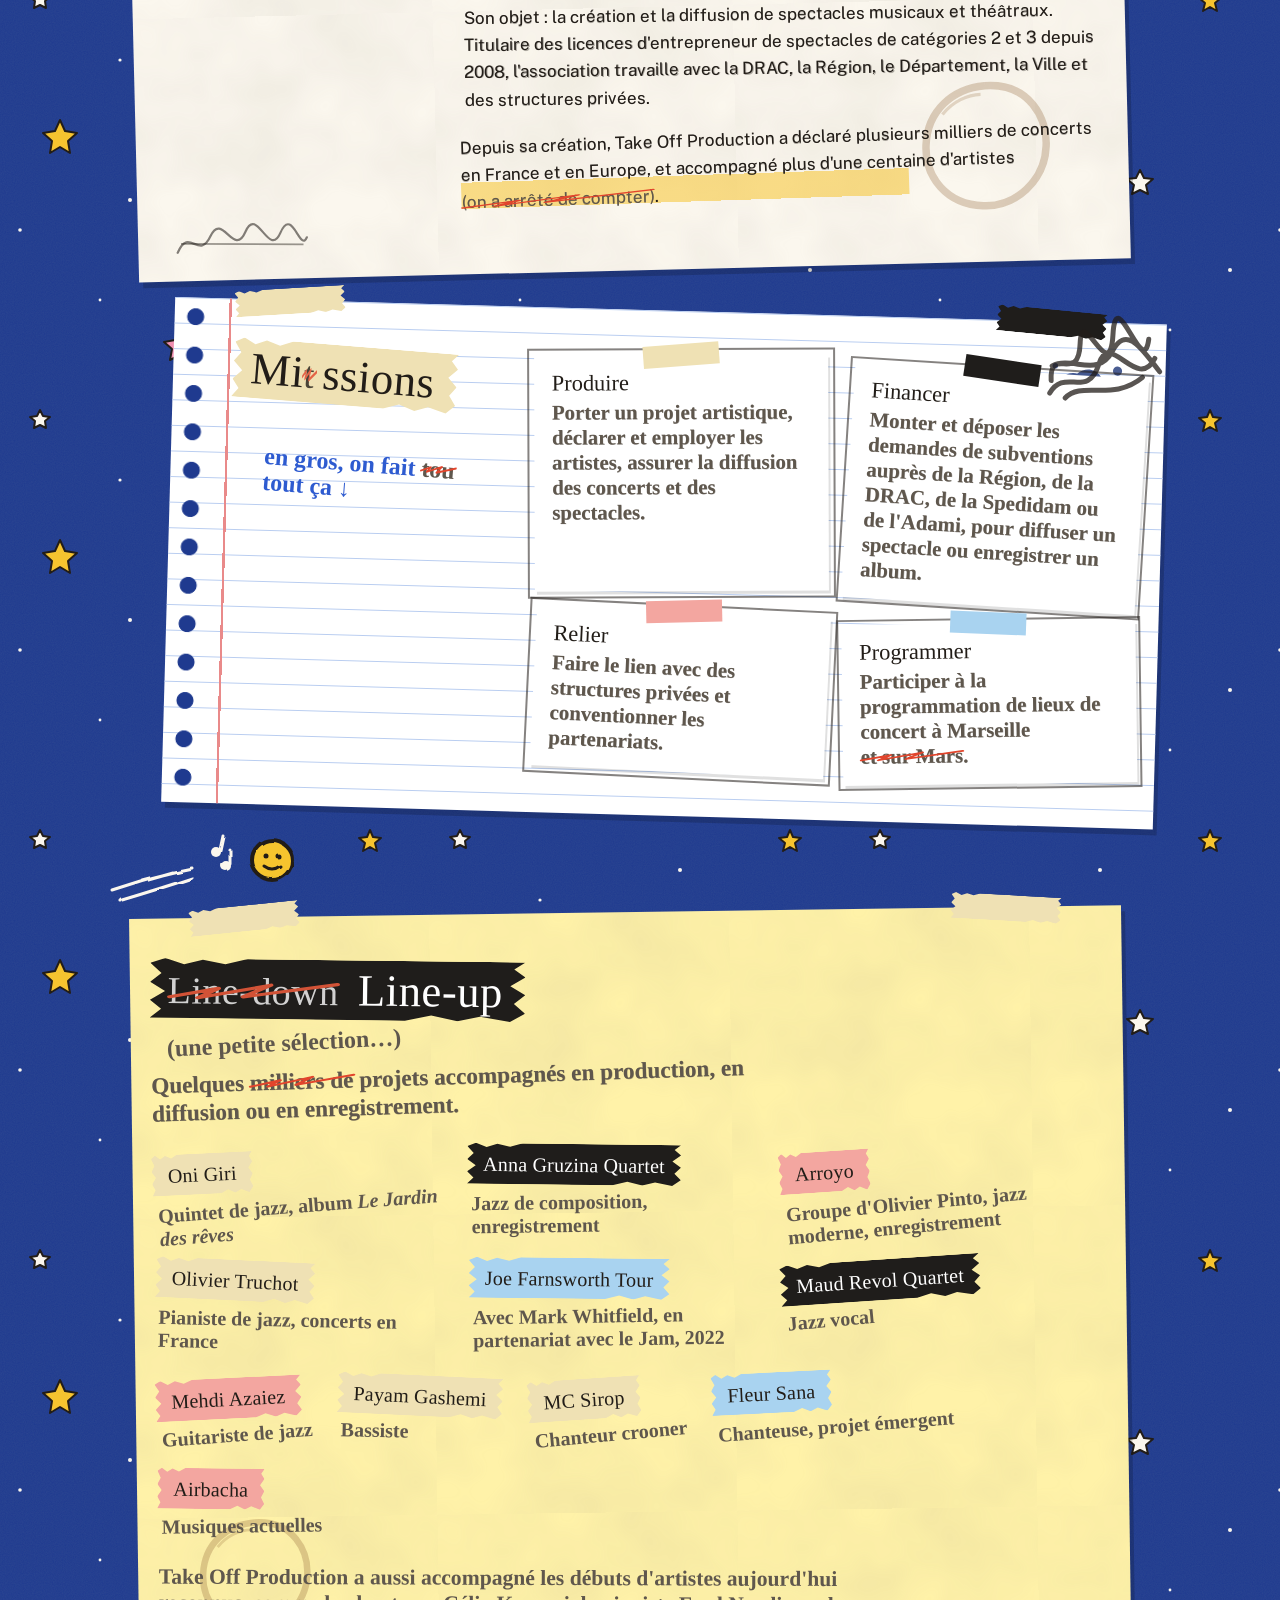
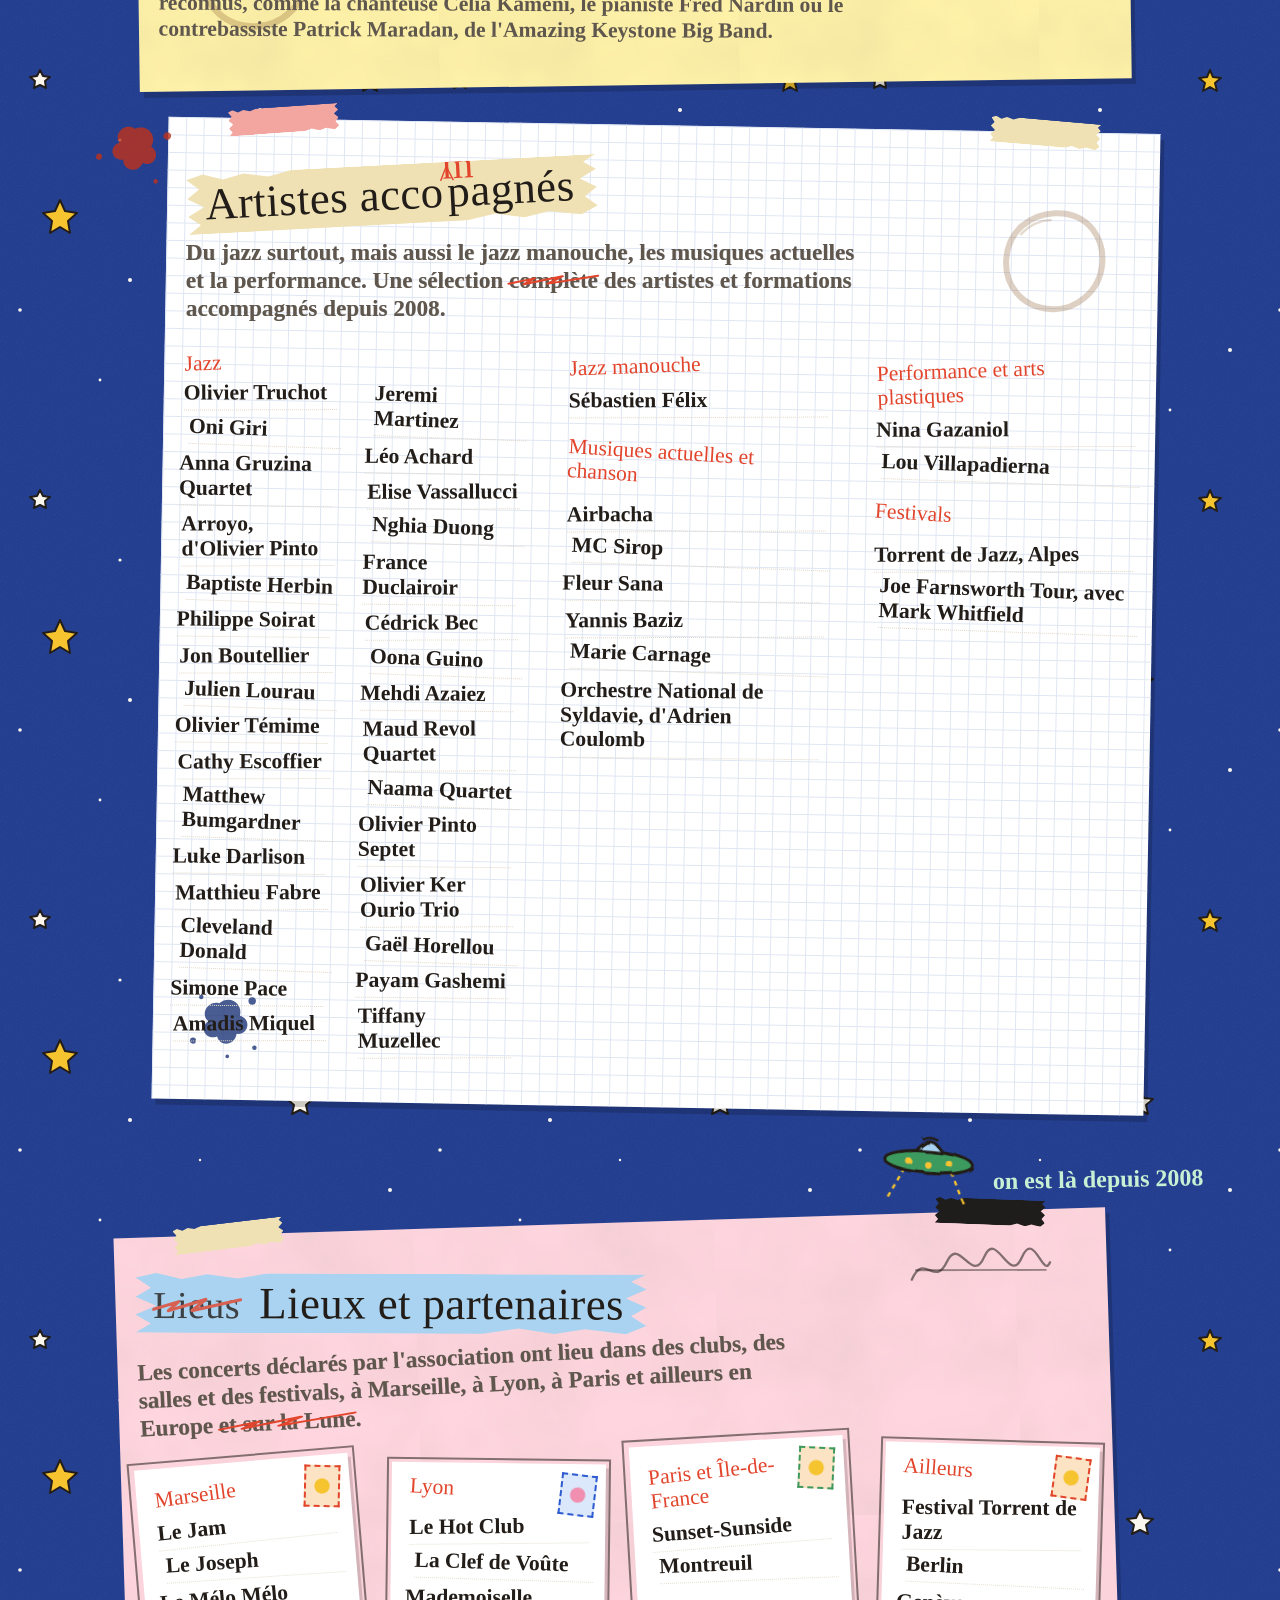
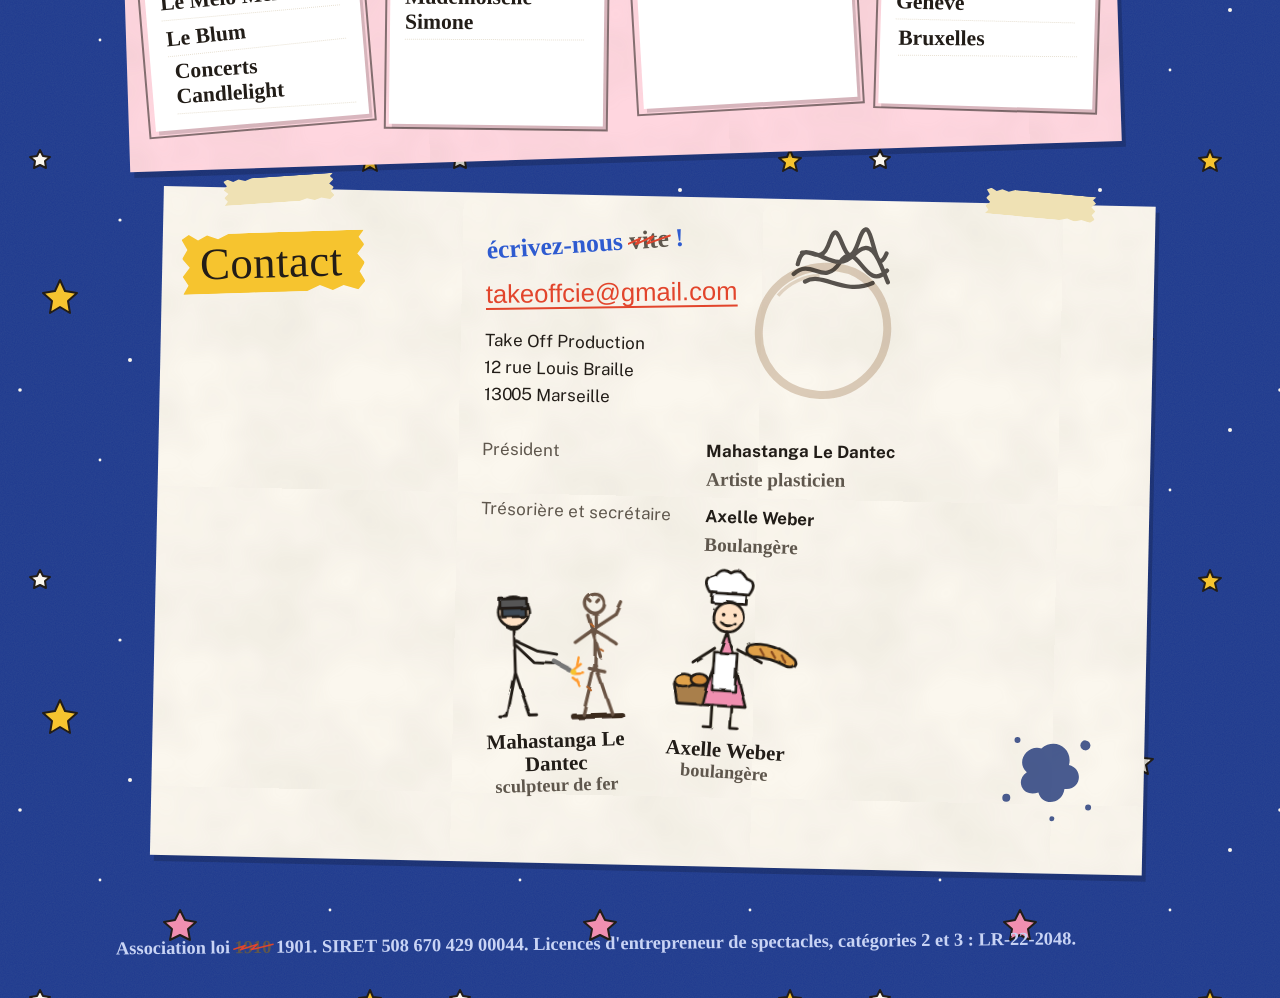
==== commit 16aead28: "Encore plus brouillon : ratures, pâtés, surligneur Co-Authored-By: Claude Opus 5.5 <noreply@anthropi" ====
--- a/index.html
+++ b/index.html
@@ -8,7 +8,7 @@
 <link rel="preconnect" href="https://fonts.googleapis.com">
 <link rel="preconnect" href="https://fonts.gstatic.com" crossorigin>
 <link href="https://fonts.googleapis.com/css2?family=Archivo+Black&family=Caveat:wght@600;700&family=Permanent+Marker&family=Public+Sans:wght@400;600;700&display=swap" rel="stylesheet">
-<link rel="stylesheet" href="fusee.css?v=11">
+<link rel="stylesheet" href="fusee.css?v=14">
 </head>
 <body>
 
@@ -32,7 +32,7 @@
   <div class="wrap hero-grid">
     <div class="hero-text">
       <h1 aria-label="Take Off Production"><span class="cutline" aria-hidden="true"><span class="cut c0">T</span><span class="cut c1">A</span><span class="cut c2">K</span><span class="cut c3">E</span><span class="gap"></span><span class="cut c0">O</span><span class="cut c1">F</span><span class="cut c2">F</span></span><span class="hand" aria-hidden="true">production</span></h1>
-      <p class="hero-lede">Production de musique vivante et de spectacle vivant<s aria-hidden="true"> et de crêpes</s>. Créée à Lyon en 2008, installée à Marseille depuis 2012.</p>
+      <p class="hero-lede">Production de musique vivante et de spectacle vivant <s aria-hidden="true">et de crêpes</s>. Créée à Lyon en 2008, installée à Marseille depuis 2012.</p>
     </div>
     <figure class="rocket-scene" aria-hidden="true">
       <span class="tp tp-a"></span><span class="tp tp-b gaff"></span>
@@ -83,7 +83,7 @@
     <h2>L'association</h2>
     <p class="note n1" aria-hidden="true">Lyon 2008 → Marseille 2012 !</p>
     <div class="prose">
-      <p>Take Off Production est née à Lyon en 2008, fondée par le pianiste Olivier Truchot, la chanteuse de jazz Claire Geraghty et le comédien et musicien Damien Boutonnet. Ils habitaient le même immeuble à Lyon et ont créé une structure pour porter leurs projets artistiques sur le territoire lyonnais.</p>
+      <p>Take Off Production est née à Lyon en 2008, fondée par le pianiste Olivier Truchot, la chanteuse de jazz Claire Geraghty et le comédien et musicien Damien Boutonnet. Ils habitaient le même immeuble <s aria-hidden="true">et partageaient le wifi</s> à Lyon et ont créé une structure pour porter leurs projets artistiques sur le territoire lyonnais.</p>
       <div class="crew">
       <figure class="kid">
         <svg viewBox="0 0 160 175" role="img" aria-label="Dessin : Olivier Truchot, pianiste"><g filter="url(#boil)"><rect x="82" y="92" width="70" height="40" fill="#221d18" stroke="#221d18" stroke-width="3" stroke-linecap="round" stroke-linejoin="round"/>
@@ -152,15 +152,16 @@
       </div>
       <p>En 2012, l'association s'installe à Marseille. Elle accompagne depuis des projets de jazz, de musiques actuelles et de théâtre dans la région, par des partenariats privés, le montage de dossiers et des demandes de subventions.</p>
       <p>Son objet : la création et la diffusion de spectacles musicaux et théâtraux. Titulaire des licences d'entrepreneur de spectacles de catégories 2 et 3 depuis 2008, l'association travaille avec la DRAC, la Région, le Département, la Ville et des structures privées.</p>
-      <p>Depuis sa création, Take Off Production a déclaré plusieurs milliers de concerts en France et en Europe, et accompagné plus d'une centaine d'artistes.</p>
-    </div>
-  </div>
-</section>
-
+      <p>Depuis sa création, Take Off Production a déclaré plusieurs milliers de concerts en France et en Europe, et accompagné plus d'une centaine d'artistes <s aria-hidden="true">(on a arrêté de compter)</s>.</p>
+    </div>
+  </div>
+</section>
+
+<div class="doodle d-blot b1" aria-hidden="true"></div>
 <section id="missions" class="block">
   <div class="wrap two-col">
-    <h2>Missions</h2>
-    <p class="note n2" aria-hidden="true">en gros, on fait tout ça ↓</p>
+    <h2>Mi<s aria-hidden="true">t</s>ssions</h2>
+    <p class="note n2" aria-hidden="true">en gros, on fait <s>tou</s> tout ça ↓</p>
     <ul class="missions">
       <li>
         <span class="ch" hidden>CH 01</span>
@@ -180,7 +181,7 @@
       <li>
         <span class="ch" hidden>CH 04</span>
         <h3>Programmer</h3>
-        <p>Participer à la programmation de lieux de concert à Marseille.</p>
+        <p>Participer à la programmation de lieux de concert à Marseille <s aria-hidden="true">et sur Mars</s>.</p>
       </li>
     </ul>
   </div>
@@ -189,7 +190,7 @@
 <div class="doodle d-comet" aria-hidden="true"><svg viewBox="0 0 220 80"><g filter="url(#boil)"><path fill="none" stroke="#fbf7ee" stroke-width="3" stroke-linecap="round" stroke-linejoin="round" d="M10 60 q30 -10 60 -18 M20 70 q40 -12 70 -22 M40 50 q30 -8 50 -12"/><path d="M118 20 l3 -14 M128 34 v-14" stroke="#fbf7ee" stroke-width="3" stroke-linecap="round"/><circle cx="114" cy="22" r="5" fill="#fbf7ee"/><circle cx="124" cy="36" r="5" fill="#fbf7ee"/><circle cx="170" cy="30" r="20" fill="#f6c42f" stroke="#221d18" stroke-width="4"/><circle cx="164" cy="26" r="2.5" fill="#221d18"/><circle cx="176" cy="26" r="2.5" fill="#221d18"/><path d="M162 36 q8 6 16 0" fill="none" stroke="#221d18" stroke-width="3" stroke-linecap="round"/></g></svg></div>
 <section id="projets" class="block board-block">
   <div class="wrap">
-    <h2>Line-up</h2>
+    <h2><s aria-hidden="true">Line-down</s> Line-up</h2>
     <p class="note n3" aria-hidden="true">(une petite sélection…)</p>
     <p class="section-intro">Quelques <s aria-hidden="true">milliers de</s> projets accompagnés en production, en diffusion ou en enregistrement.</p>
     <ol class="lineup">
@@ -209,9 +210,10 @@
   </div>
 </section>
 
+<div class="doodle d-blot b2" aria-hidden="true"></div>
 <section id="artistes" class="block">
   <div class="wrap">
-    <h2>Artistes accompagnés</h2>
+    <h2>Artistes acco<ins class="caret" aria-hidden="true">m</ins>pagnés</h2>
     <p class="section-intro">Du jazz surtout, mais aussi le jazz manouche, les musiques actuelles et la performance. Une sélection <s aria-hidden="true">complète</s> des artistes et formations accompagnés depuis 2008.</p>
     <div class="roster">
       <div>
@@ -284,8 +286,8 @@
 <div class="doodle d-ufo" aria-hidden="true"><svg viewBox="0 0 140 110"><g filter="url(#boil)"><path d="M40 62 L20 104 M100 62 L120 104" stroke="#f6c42f" stroke-width="3" stroke-dasharray="6 6"/><path d="M50 44 q20 -36 40 0 Z" fill="#a9d3f0" stroke="#221d18" stroke-width="4"/><ellipse cx="70" cy="52" rx="56" ry="14" fill="#3c9a5f" stroke="#221d18" stroke-width="4"/><circle cx="44" cy="52" r="4" fill="#f6c42f"/><circle cx="70" cy="56" r="4" fill="#f6c42f"/><circle cx="96" cy="52" r="4" fill="#f6c42f"/><path d="M60 24 q10 -6 20 0" fill="none" stroke="#221d18" stroke-width="3"/></g></svg><span>on est là depuis 2008</span></div>
 <section id="lieux" class="block">
   <div class="wrap">
-    <h2>Lieux et partenaires</h2>
-    <p class="section-intro">Les concerts déclarés par l'association ont lieu dans des clubs, des salles et des festivals, à Marseille, à Lyon, à Paris et ailleurs en Europe.</p>
+    <h2><s aria-hidden="true">Lieus</s> Lieux et partenaires</h2>
+    <p class="section-intro">Les concerts déclarés par l'association ont lieu dans des clubs, des salles et des festivals, à Marseille, à Lyon, à Paris et ailleurs en Europe <s aria-hidden="true">et sur la Lune</s>.</p>
     <div class="cities">
       <div>
         <h3>Marseille</h3>
@@ -307,10 +309,12 @@
   </div>
 </section>
 
+<div class="doodle d-blot b3" aria-hidden="true"></div>
 <section id="contact" class="block">
   <div class="wrap two-col">
     <h2>Contact</h2>
     <div class="contact">
+      <p class="note n4" aria-hidden="true">écrivez-nous <s>vite</s> !</p>
       <p class="contact-mail"><a href="mailto:takeoffcie@gmail.com">takeoffcie@gmail.com</a></p>
       <p>Take Off Production<br>12 rue Louis Braille<br>13005 Marseille</p>
       <dl class="bureau">
@@ -363,7 +367,7 @@
 
 <footer class="foot">
   <div class="wrap">
-    <p>Association loi 1901. SIRET 508 670 429 00044. Licences d'entrepreneur de spectacles, catégories 2 et 3 : LR-22-2048.</p>
+    <p>Association loi <s aria-hidden="true">1910</s> 1901. SIRET 508 670 429 00044. Licences d'entrepreneur de spectacles, catégories 2 et 3 : LR-22-2048.</p>
   </div>
 </footer>
 
--- a/fusee.css
+++ b/fusee.css
@@ -386,3 +386,28 @@
 /* tracés au crayon un peu tremblés autour des fiches et cartes */
 .missions li, #lieux .cities > div { outline: 2px solid rgba(34,29,24,0.55); outline-offset: 3px; }
 .missions li:nth-child(odd), #lieux .cities > div:nth-child(odd) { outline-offset: 5px; }
+
+/* ---------- Encore plus brouillon ---------- */
+h2 s { color: inherit; opacity: 0.55; font-size: 0.7em; margin-right: 0.2em; }
+.board-block h2 s::after { filter: brightness(1.4); }
+ins.caret { position: relative; text-decoration: none; display: inline-block; width: 0.1em; color: var(--red); font-family: var(--hand); }
+ins.caret::before { content: "^"; position: absolute; left: -0.1em; bottom: -0.2em; font-size: 0.8em; color: var(--red); }
+ins.caret { font-size: 0.9em; transform: translateY(-0.7em); }
+.note.n4 { color: var(--blue); transform: rotate(-5deg); margin: 0 0 0.3rem; font-size: 1.6rem; }
+.note s::after { height: 0.5em; }
+/* gros pâtés gribouillés posés sur les feuilles */
+.d-blot { position: relative; height: 0; }
+.d-blot::before {
+  content: ""; position: absolute; width: 130px; height: 90px;
+  background: url("data:image/svg+xml,%3Csvg xmlns='http://www.w3.org/2000/svg' viewBox='0 0 130 90'%3E%3Cpath d='M14 50 C 20 14 40 60 50 20 S 70 70 84 18 S 104 70 118 30 M10 62 C 30 40 46 76 64 44 S 96 80 120 50 M18 36 C 40 30 60 58 80 34 S 110 40 122 64 M24 70 C 44 56 70 84 104 66' fill='none' stroke='%23221d18' stroke-width='5' stroke-linecap='round' stroke-opacity='0.75'/%3E%3C/svg%3E") center / contain no-repeat;
+  z-index: 4;
+}
+.d-blot.b1::before { right: 9%; top: 0.6rem; transform: rotate(-12deg); }
+.d-blot.b2::before { left: 7%; top: -1.4rem; width: 90px; transform: rotate(18deg); background-image: url("data:image/svg+xml,%3Csvg xmlns='http://www.w3.org/2000/svg' width='120' height='110'%3E%3Cg fill='%23c0311a' fill-opacity='0.8'%3E%3Cpath d='M52 30 C 66 18 84 30 80 46 C 96 50 92 72 76 70 C 74 86 54 88 50 74 C 34 80 26 62 38 54 C 26 44 38 26 52 30 Z'/%3E%3Ccircle cx='96' cy='26' r='5'/%3E%3Ccircle cx='18' cy='80' r='4'/%3E%3Ccircle cx='100' cy='88' r='3'/%3E%3C/g%3E%3C/svg%3E"); }
+.d-blot.b3::before { right: 30%; top: 1.4rem; width: 110px; transform: rotate(4deg); }
+/* les paragraphes : l'encre bave un peu */
+.prose p, .missions p, .section-intro { text-shadow: 0.4px 0.3px 0 rgba(34,29,24,0.35); }
+/* un trait de surligneur raté */
+#association .prose p:last-child { background: linear-gradient(transparent 58%, rgba(246,196,47,0.55) 58% 90%, transparent 90%) no-repeat 0 0 / 70% 100%; }
+s { display: inline-block; text-indent: 0; }
+h2 s { opacity: 0.8; font-size: 0.85em; }
